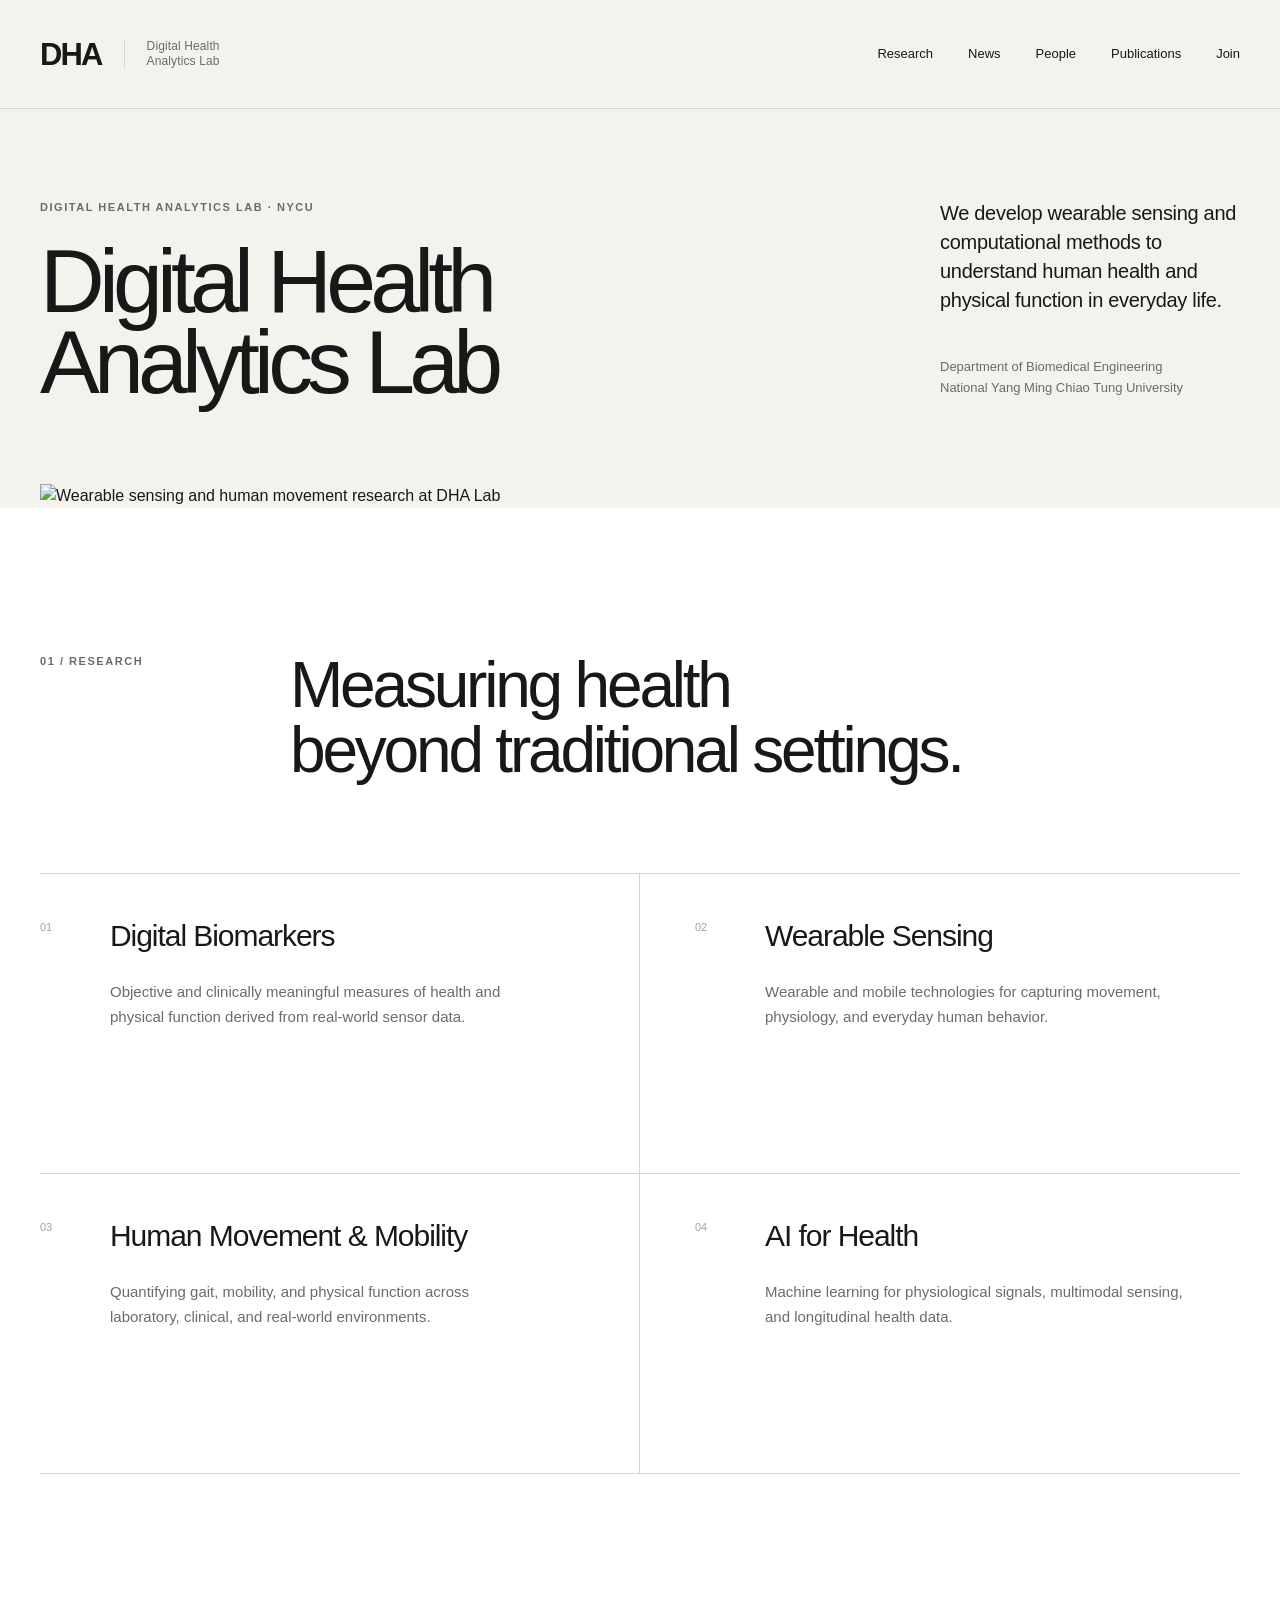
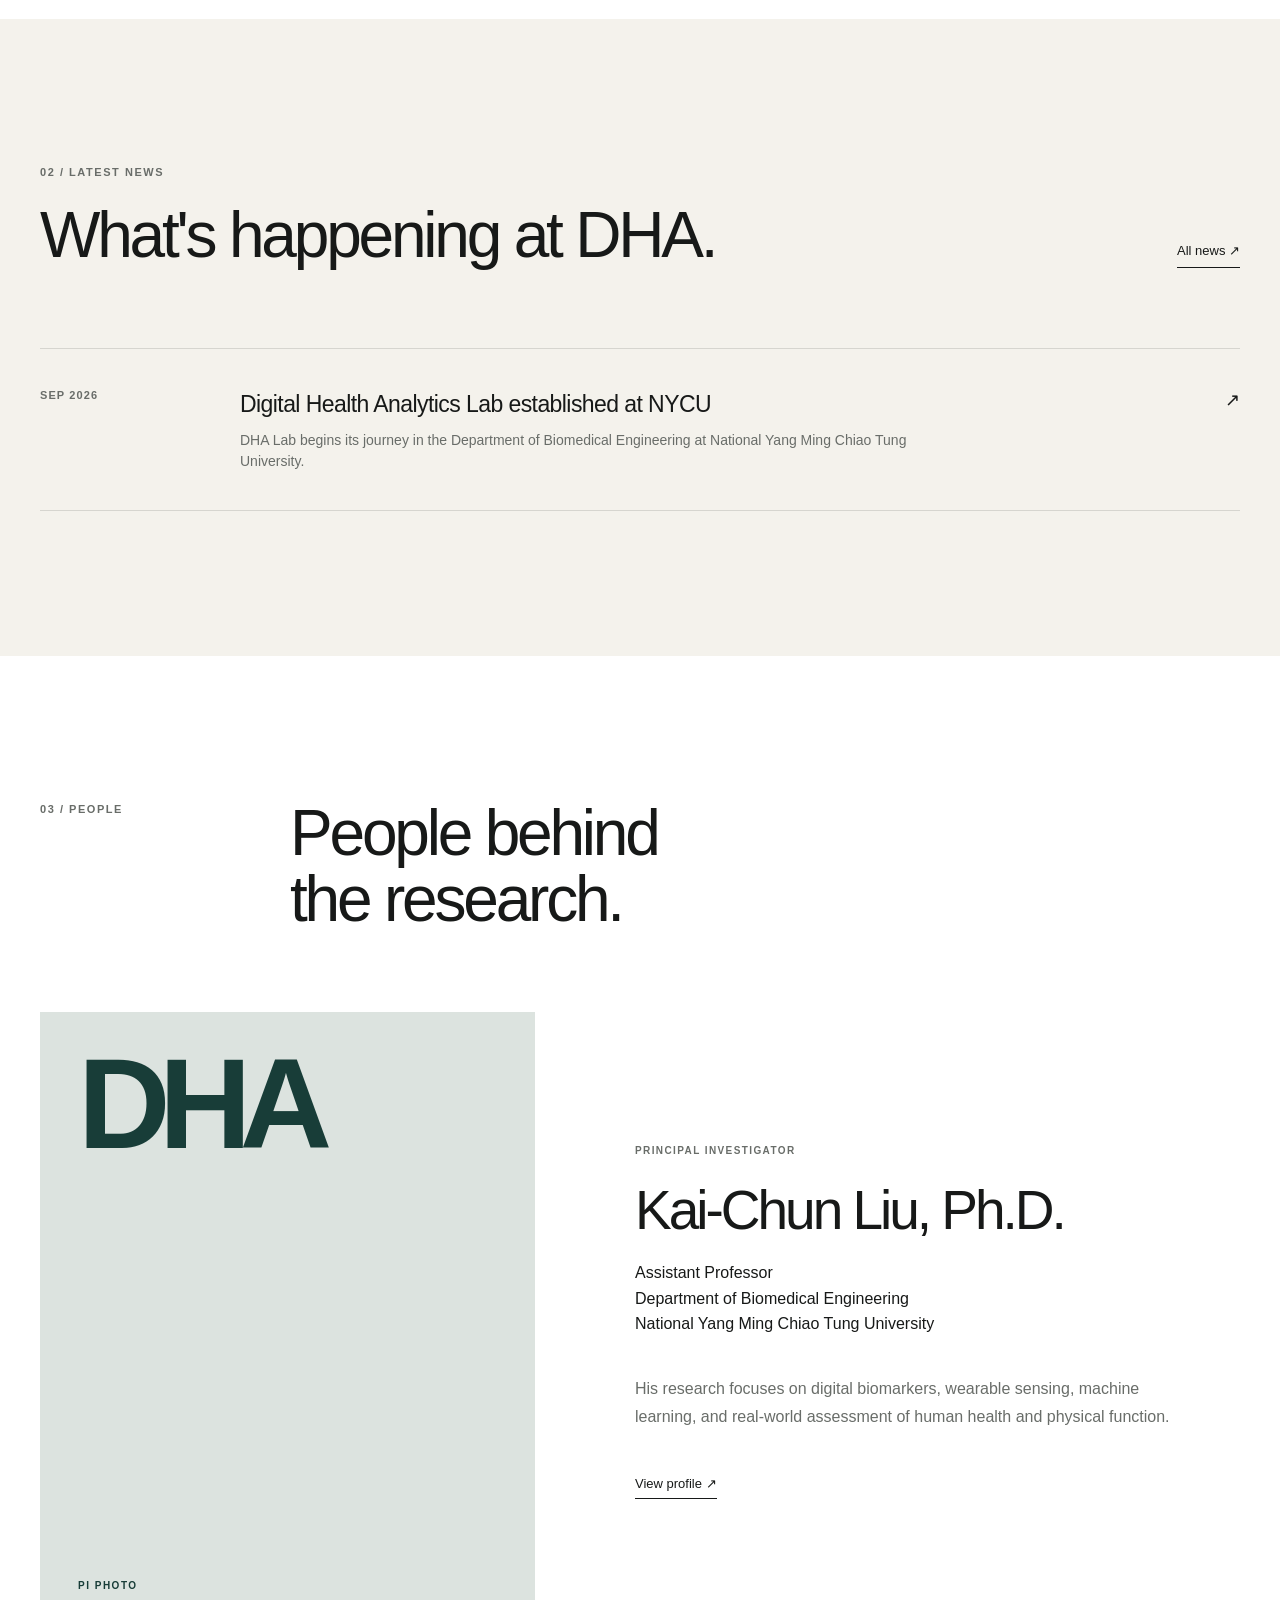
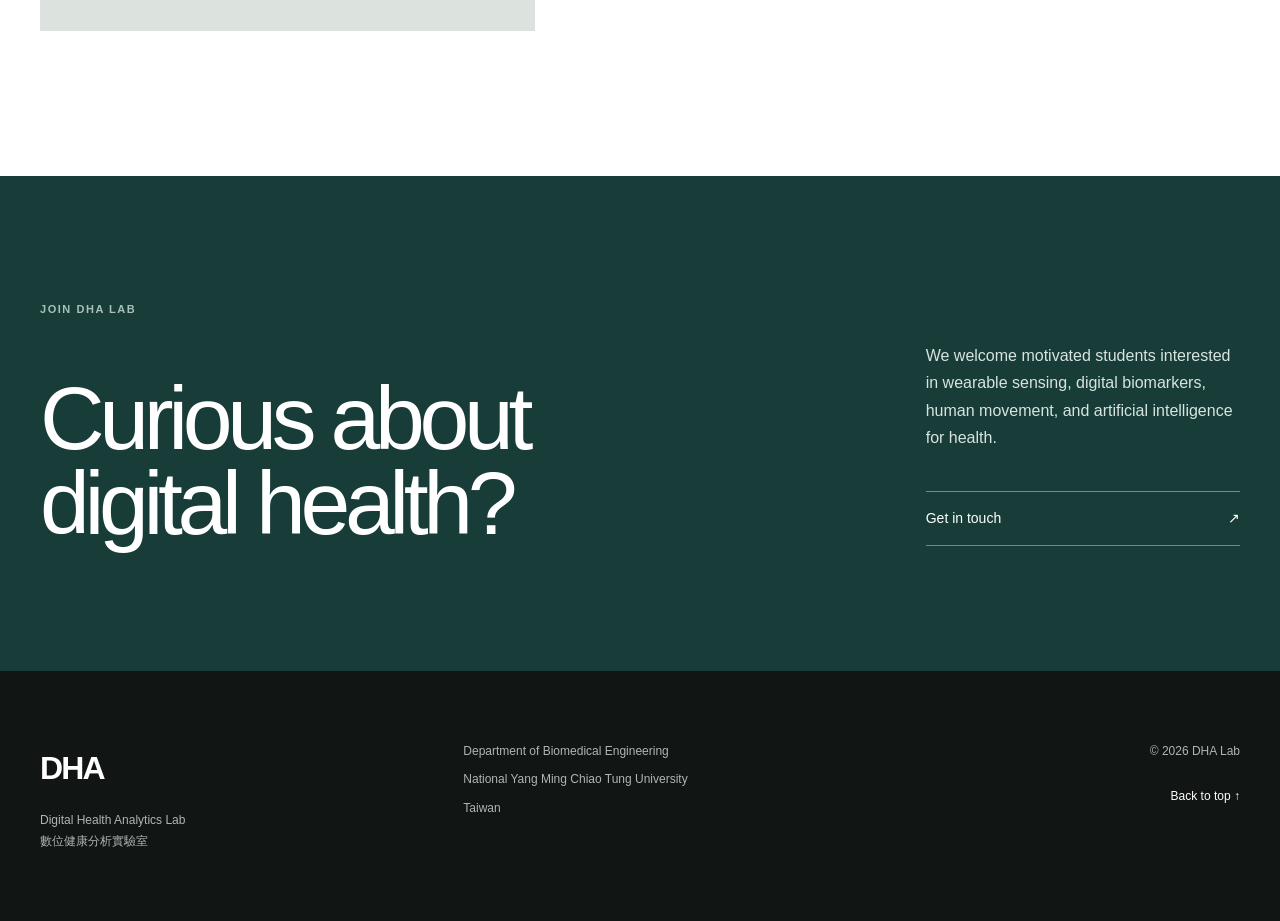
==== index.html @ 3276e08c "Update index.html" ====
<!DOCTYPE html>
<html lang="en">

<head>
    <meta charset="UTF-8">
    <meta name="viewport" content="width=device-width, initial-scale=1.0">

    <title>DHA Lab | Digital Health Analytics Lab</title>

    <meta name="description"
          content="Digital Health Analytics Lab at National Yang Ming Chiao Tung University. We study digital biomarkers, wearable sensing, human movement, and artificial intelligence for health.">

    <link rel="stylesheet" href="css/style.css">
</head>

<body>

<!-- =========================================================
     HEADER
========================================================= -->

<header class="site-header">

    <div class="header-inner">

        <a class="brand" href="index.html">
            <span class="brand-mark">DHA</span>

            <span class="brand-name">
                Digital Health<br>
                Analytics Lab
            </span>
        </a>

        <nav class="main-nav" aria-label="Main navigation">
            <a href="#research">Research</a>
            <a href="#news">News</a>
            <a href="#people">People</a>
            <a href="publications.html">Publications</a>
            <a href="#join">Join</a>
        </nav>

    </div>

</header>


<main>

<!-- =========================================================
     HERO
========================================================= -->

<section class="hero">

    <div class="hero-inner">

        <div class="hero-top">

            <div class="hero-title">

                <p class="kicker">
                    DIGITAL HEALTH ANALYTICS LAB · NYCU
                </p>

                <h1>
                    Digital Health<br>
                    Analytics Lab
                </h1>

            </div>


            <div class="hero-intro">

                <p class="hero-description">
                    We develop wearable sensing and computational
                    methods to understand human health and physical
                    function in everyday life.
                </p>

                <p class="hero-affiliation">
                    Department of Biomedical Engineering<br>
                    National Yang Ming Chiao Tung University
                </p>

            </div>

        </div>


        <!--
        Replace this placeholder with a real lab image later:

        <img
            class="hero-image"
            src="images/hero.jpg"
            alt="Digital Health Analytics Lab research">
        -->

        <div class="hero-image-wrapper">
            <img
                src="images/hero.jpg"
                alt="Wearable sensing and human movement research at DHA Lab"
                class="hero-image">
        </div>

    </div>

</section>


<!-- =========================================================
     RESEARCH
========================================================= -->

<section class="section research" id="research">

    <div class="section-inner">

        <div class="section-intro">

            <p class="section-label">
                01 / RESEARCH
            </p>

            <h2>
                Measuring health<br>
                beyond traditional settings.
            </h2>

        </div>


        <div class="research-list">

            <article class="research-item">

                <span class="research-number">01</span>

                <div>
                    <h3>Digital Biomarkers</h3>

                    <p>
                        Objective and clinically meaningful measures
                        of health and physical function derived from
                        real-world sensor data.
                    </p>
                </div>

            </article>


            <article class="research-item">

                <span class="research-number">02</span>

                <div>
                    <h3>Wearable Sensing</h3>

                    <p>
                        Wearable and mobile technologies for capturing
                        movement, physiology, and everyday human behavior.
                    </p>
                </div>

            </article>


            <article class="research-item">

                <span class="research-number">03</span>

                <div>
                    <h3>Human Movement &amp; Mobility</h3>

                    <p>
                        Quantifying gait, mobility, and physical function
                        across laboratory, clinical, and real-world
                        environments.
                    </p>
                </div>

            </article>


            <article class="research-item">

                <span class="research-number">04</span>

                <div>
                    <h3>AI for Health</h3>

                    <p>
                        Machine learning for physiological signals,
                        multimodal sensing, and longitudinal health data.
                    </p>
                </div>

            </article>

        </div>

    </div>

</section>


<!-- =========================================================
     NEWS
========================================================= -->

<section class="section news" id="news">

    <div class="section-inner">

        <div class="section-header">

            <div>
                <p class="section-label">
                    02 / LATEST NEWS
                </p>

                <h2>What's happening at DHA.</h2>
            </div>

            <a class="section-link" href="#">
                All news ↗
            </a>

        </div>


        <div class="news-list">

            <article class="news-item">

                <time datetime="2026-09">
                    SEP 2026
                </time>

                <div class="news-content">

                    <h3>
                        Digital Health Analytics Lab established at NYCU
                    </h3>

                    <p>
                        DHA Lab begins its journey in the Department of
                        Biomedical Engineering at National Yang Ming
                        Chiao Tung University.
                    </p>

                </div>

                <span class="news-arrow">↗</span>

            </article>


            <!--
            Example for future news:

            <article class="news-item">

                <time datetime="2026-10">
                    OCT 2026
                </time>

                <div class="news-content">

                    <h3>
                        Your news title
                    </h3>

                    <p>
                        Short description.
                    </p>

                </div>

                <span class="news-arrow">↗</span>

            </article>
            -->

        </div>

    </div>

</section>


<!-- =========================================================
     PEOPLE
========================================================= -->

<section class="section people" id="people">

    <div class="section-inner">

        <div class="section-intro people-heading">

            <p class="section-label">
                03 / PEOPLE
            </p>

            <h2>
                People behind<br>
                the research.
            </h2>

        </div>


        <div class="pi-layout">

            <!--
            Replace this placeholder later:

            <img
                class="pi-photo"
                src="images/kai-chun-liu.jpg"
                alt="Kai-Chun Liu">
            -->

            <div class="pi-photo-placeholder">

                <span>DHA</span>

                <p>PI PHOTO</p>

            </div>


            <div class="pi-info">

                <p class="person-role">
                    PRINCIPAL INVESTIGATOR
                </p>

                <h3>Kai-Chun Liu, Ph.D.</h3>

                <p class="person-position">
                    Assistant Professor<br>
                    Department of Biomedical Engineering<br>
                    National Yang Ming Chiao Tung University
                </p>

                <p class="person-description">
                    His research focuses on digital biomarkers,
                    wearable sensing, machine learning, and
                    real-world assessment of human health and
                    physical function.
                </p>

                <a class="text-link" href="people.html">
                    View profile ↗
                </a>

            </div>

        </div>

    </div>

</section>


<!-- =========================================================
     JOIN
========================================================= -->

<section class="join" id="join">

    <div class="join-inner">

        <p class="join-label">
            JOIN DHA LAB
        </p>

        <div class="join-grid">

            <h2>
                Curious about<br>
                digital health?
            </h2>

            <div class="join-copy">

                <p>
                    We welcome motivated students interested in
                    wearable sensing, digital biomarkers, human
                    movement, and artificial intelligence for health.
                </p>

                <a href="mailto:YOUR_EMAIL@nycu.edu.tw">
                    Get in touch
                    <span>↗</span>
                </a>

            </div>

        </div>

    </div>

</section>

</main>


<!-- =========================================================
     FOOTER
========================================================= -->

<footer class="site-footer">

    <div class="footer-inner">

        <div class="footer-brand">

            <p class="footer-dha">
                DHA
            </p>

            <p>
                Digital Health Analytics Lab<br>
                數位健康分析實驗室
            </p>

        </div>


        <div class="footer-affiliation">

            <p>
                Department of Biomedical Engineering
            </p>

            <p>
                National Yang Ming Chiao Tung University
            </p>

            <p>
                Taiwan
            </p>

        </div>


        <div class="footer-meta">

            <p>© 2026 DHA Lab</p>

            <a href="#">
                Back to top ↑
            </a>

        </div>

    </div>

</footer>


</body>
</html>
---- css/style.css ----
/* =========================================================
   DHA LAB — HOMEPAGE V2
========================================================= */

:root {

    --paper: #f4f2ec;
    --white: #ffffff;

    --ink: #171918;
    --gray: #696d69;
    --light-gray: #a2a5a1;

    --line: #d6d5cf;

    --teal: #183d38;
    --teal-light: #d7e4e0;

    --max-width: 1380px;
}


/* =========================================================
   RESET
========================================================= */

* {
    margin: 0;
    padding: 0;
    box-sizing: border-box;
}


html {
    scroll-behavior: smooth;
}


body {

    background: var(--paper);
    color: var(--ink);

    font-family:
        -apple-system,
        BlinkMacSystemFont,
        "Helvetica Neue",
        Helvetica,
        Arial,
        sans-serif;

    font-size: 16px;
    line-height: 1.5;

    -webkit-font-smoothing: antialiased;
}


a {
    color: inherit;
}


img {
    display: block;
    width: 100%;
}


/* =========================================================
   GLOBAL WIDTH
========================================================= */

.header-inner,
.hero-inner,
.section-inner,
.join-inner,
.footer-inner {

    width: min(calc(100% - 80px), var(--max-width));
    margin: 0 auto;

}


/* =========================================================
   HEADER
========================================================= */

.site-header {

    background: var(--paper);
    border-bottom: 1px solid var(--line);

}


.header-inner {

    min-height: 108px;

    display: flex;
    justify-content: space-between;
    align-items: center;

    gap: 60px;

}


.brand {

    display: flex;
    align-items: center;

    text-decoration: none;
    color: var(--ink);

}


.brand-mark {

    padding-right: 22px;

    font-size: 31px;
    line-height: 1;
    font-weight: 700;

    letter-spacing: -0.06em;

}


.brand-name {

    padding-left: 22px;

    border-left: 1px solid var(--line);

    color: var(--gray);

    font-size: 12px;
    line-height: 1.25;

    letter-spacing: 0.01em;

}


.main-nav {

    display: flex;
    gap: 35px;

}


.main-nav a {

    color: var(--ink);

    text-decoration: none;

    font-size: 13px;
    font-weight: 500;

}


.main-nav a:hover {

    opacity: 0.5;

}


/* =========================================================
   HERO
========================================================= */

.hero {

    padding: 90px 0 0;

}


.hero-top {

    display: grid;
    grid-template-columns: minmax(0, 2.2fr) minmax(300px, 0.8fr);

    gap: 100px;

    align-items: end;

    margin-bottom: 80px;

}


.kicker,
.section-label,
.join-label {

    margin-bottom: 25px;

    color: var(--gray);

    font-size: 11px;
    font-weight: 600;

    letter-spacing: 0.14em;

}


.hero h1 {

    max-width: 900px;

    font-size: clamp(66px, 7vw, 108px);

    line-height: 0.91;

    font-weight: 500;

    letter-spacing: -0.065em;

}


.hero-intro {

    padding-bottom: 5px;

}


.hero-description {

    max-width: 420px;

    font-size: 20px;
    line-height: 1.45;

    letter-spacing: -0.015em;

}


.hero-affiliation {

    margin-top: 42px;

    color: var(--gray);

    font-size: 13px;
    line-height: 1.6;

}


/* =========================================================
   HERO VISUAL PLACEHOLDER
========================================================= */

.hero-visual {

    position: relative;

    min-height: 460px;

    padding: 50px;

    overflow: hidden;

    background:
        linear-gradient(
            135deg,
            #193c37 0%,
            #244f49 48%,
            #9eb6ae 100%
        );

    color: white;

}


.hero-visual::before {

    content: "";

    position: absolute;

    width: 520px;
    height: 520px;

    right: -70px;
    top: -190px;

    border: 1px solid rgba(255,255,255,0.25);
    border-radius: 50%;

}


.hero-visual::after {

    content: "";

    position: absolute;

    width: 320px;
    height: 320px;

    right: 180px;
    bottom: -190px;

    border: 1px solid rgba(255,255,255,0.2);
    border-radius: 50%;

}


.hero-visual-text {

    position: relative;
    z-index: 2;

    display: flex;
    flex-direction: column;

    gap: 3px;

}


.hero-visual-text span {

    font-size: clamp(30px, 4.1vw, 61px);

    line-height: 1;

    font-weight: 400;

    letter-spacing: -0.04em;

}


.hero-visual-text span:not(:first-child) {

    color: rgba(255,255,255,0.58);

}


.hero-placeholder-label {

    position: absolute;

    left: 50px;
    bottom: 42px;

    z-index: 2;

    font-size: 10px;
    font-weight: 600;

    letter-spacing: 0.15em;

    opacity: 0.8;

}


/* =========================================================
   SECTIONS
========================================================= */

.section {

    padding: 145px 0;

}


.section-intro {

    display: grid;
    grid-template-columns: 250px 1fr;

    margin-bottom: 90px;

}


.section-intro h2,
.section-header h2 {

    max-width: 850px;

    font-size: clamp(44px, 5vw, 72px);

    line-height: 1.02;

    font-weight: 400;

    letter-spacing: -0.05em;

}


.section-label {

    color: var(--gray);

}


/* =========================================================
   RESEARCH
========================================================= */

.research {

    background: var(--white);

}


.research-list {

    display: grid;
    grid-template-columns: 1fr 1fr;

    border-top: 1px solid var(--line);

}


.research-item {

    min-height: 300px;

    padding: 45px 45px 55px 0;

    display: grid;
    grid-template-columns: 70px 1fr;

    border-bottom: 1px solid var(--line);

}


.research-item:nth-child(odd) {

    padding-right: 55px;
    border-right: 1px solid var(--line);

}


.research-item:nth-child(even) {

    padding-left: 55px;

}


.research-number {

    color: var(--light-gray);

    font-size: 11px;

}


.research-item h3 {

    margin-bottom: 25px;

    font-size: 30px;
    line-height: 1.15;

    font-weight: 500;

    letter-spacing: -0.035em;

}


.research-item p {

    max-width: 420px;

    color: var(--gray);

    font-size: 15px;
    line-height: 1.7;

}


/* =========================================================
   NEWS
========================================================= */

.news {

    background: var(--paper);

}


.section-header {

    margin-bottom: 80px;

    display: flex;
    justify-content: space-between;
    align-items: end;

    gap: 50px;

}


.section-header .section-label {

    margin-bottom: 22px;

}


.section-link {

    padding-bottom: 6px;

    border-bottom: 1px solid var(--ink);

    text-decoration: none;

    font-size: 13px;

}


.news-list {

    border-top: 1px solid var(--line);

}


.news-item {

    padding: 38px 0;

    display: grid;
    grid-template-columns: 170px 1fr 40px;

    gap: 30px;

    align-items: start;

    border-bottom: 1px solid var(--line);

}


.news-item time {

    color: var(--gray);

    font-size: 11px;
    font-weight: 600;

    letter-spacing: 0.1em;

}


.news-content h3 {

    margin-bottom: 9px;

    font-size: 23px;
    font-weight: 500;

    letter-spacing: -0.025em;

}


.news-content p {

    max-width: 680px;

    color: var(--gray);

    font-size: 14px;

}


.news-arrow {

    text-align: right;

    font-size: 18px;

}


/* =========================================================
   PEOPLE
========================================================= */

.people {

    background: var(--white);

}


.people-heading {

    margin-bottom: 80px;

}


.pi-layout {

    display: grid;
    grid-template-columns: minmax(360px, 0.9fr) minmax(400px, 1.1fr);

    gap: 100px;

    align-items: center;

}


.pi-photo-placeholder {

    aspect-ratio: 4 / 5;

    padding: 38px;

    display: flex;
    flex-direction: column;
    justify-content: space-between;

    background: #dce3df;

    color: var(--teal);

}


.pi-photo-placeholder span {

    font-size: clamp(80px, 10vw, 150px);

    line-height: 0.85;

    font-weight: 700;

    letter-spacing: -0.09em;

}


.pi-photo-placeholder p {

    font-size: 10px;
    font-weight: 600;

    letter-spacing: 0.15em;

}


.person-role {

    margin-bottom: 25px;

    color: var(--gray);

    font-size: 10px;
    font-weight: 600;

    letter-spacing: 0.14em;

}


.pi-info h3 {

    margin-bottom: 22px;

    font-size: clamp(40px, 4.3vw, 65px);

    line-height: 1;

    font-weight: 400;

    letter-spacing: -0.055em;

}


.person-position {

    margin-bottom: 38px;

    font-size: 16px;
    line-height: 1.6;

}


.person-description {

    max-width: 560px;

    margin-bottom: 40px;

    color: var(--gray);

    font-size: 16px;
    line-height: 1.75;

}


.text-link {

    display: inline-block;

    padding-bottom: 5px;

    border-bottom: 1px solid var(--ink);

    text-decoration: none;

    font-size: 13px;

}


/* =========================================================
   JOIN
========================================================= */

.join {

    padding: 125px 0;

    background: var(--teal);

    color: white;

}


.join-label {

    color: #a8c0bb;

}


.join-grid {

    display: grid;
    grid-template-columns: minmax(0, 2fr) minmax(300px, 0.8fr);

    gap: 100px;

    align-items: end;

}


.join h2 {

    font-size: clamp(55px, 7vw, 100px);

    line-height: 0.95;

    font-weight: 400;

    letter-spacing: -0.06em;

}


.join-copy p {

    margin-bottom: 40px;

    color: var(--teal-light);

    font-size: 16px;
    line-height: 1.7;

}


.join-copy a {

    display: flex;
    justify-content: space-between;

    padding: 16px 0;

    border-top: 1px solid rgba(255,255,255,0.4);
    border-bottom: 1px solid rgba(255,255,255,0.4);

    color: white;

    text-decoration: none;

    font-size: 14px;

}


/* =========================================================
   FOOTER
========================================================= */

.site-footer {

    padding: 70px 0;

    background: #111513;
    color: #aeb6b2;

}


.footer-inner {

    display: grid;
    grid-template-columns: 1.2fr 1.6fr 0.8fr;

    gap: 70px;

}


.footer-dha {

    margin-bottom: 15px;

    color: white;

    font-size: 32px;
    font-weight: 700;

    letter-spacing: -0.06em;

}


.footer-brand,
.footer-affiliation,
.footer-meta {

    font-size: 12px;
    line-height: 1.7;

}


.footer-affiliation p + p {

    margin-top: 8px;

}


.footer-meta {

    text-align: right;

}


.footer-meta a {

    display: inline-block;

    margin-top: 25px;

    color: white;

    text-decoration: none;

}


/* =========================================================
   TABLET
========================================================= */

@media (max-width: 950px) {

    .header-inner,
    .hero-inner,
    .section-inner,
    .join-inner,
    .footer-inner {

        width: min(calc(100% - 48px), var(--max-width));

    }


    .main-nav {

        display: none;

    }


    .hero {

        padding-top: 70px;

    }


    .hero-top {

        grid-template-columns: 1fr;

        gap: 45px;

        margin-bottom: 60px;

    }


    .hero-intro {

        max-width: 600px;

    }


    .hero-visual {

        min-height: 390px;

    }


    .section {

        padding: 100px 0;

    }


    .section-intro {

        grid-template-columns: 1fr;

        gap: 25px;

    }


    .research-list {

        grid-template-columns: 1fr;

    }


    .research-item:nth-child(odd),
    .research-item:nth-child(even) {

        padding: 40px 0;

        border-right: none;

    }


    .pi-layout {

        grid-template-columns: 1fr 1fr;

        gap: 55px;

    }


    .join-grid {

        grid-template-columns: 1fr;

        gap: 60px;

    }

}


/* =========================================================
   MOBILE
========================================================= */

@media (max-width: 650px) {

    .header-inner,
    .hero-inner,
    .section-inner,
    .join-inner,
    .footer-inner {

        width: calc(100% - 36px);

    }


    .header-inner {

        min-height: 85px;

    }


    .brand-mark {

        font-size: 26px;

    }


    .brand-name {

        font-size: 10px;

    }


    .hero {

        padding-top: 55px;

    }


    .hero h1 {

        font-size: 52px;

    }


    .hero-description {

        font-size: 17px;

    }


    .hero-visual {

        min-height: 330px;

        padding: 28px;

    }


    .hero-visual-text span {

        font-size: 30px;

    }


    .hero-placeholder-label {

        left: 28px;
        bottom: 25px;

        font-size: 8px;

    }


    .section {

        padding: 80px 0;

    }


    .section-intro {

        margin-bottom: 55px;

    }


    .section-intro h2,
    .section-header h2 {

        font-size: 43px;

    }


    .research-item {

        min-height: auto;

        grid-template-columns: 42px 1fr;

    }


    .research-item h3 {

        font-size: 25px;

    }


    .section-header {

        margin-bottom: 50px;

        align-items: flex-start;
        flex-direction: column;

    }


    .news-item {

        grid-template-columns: 1fr;

        gap: 14px;

    }


    .news-arrow {

        display: none;

    }


    .pi-layout {

        grid-template-columns: 1fr;

        gap: 50px;

    }


    .pi-photo-placeholder {

        max-width: 450px;

    }


    .pi-info h3 {

        font-size: 45px;

    }


    .join {

        padding: 85px 0;

    }


    .join h2 {

        font-size: 56px;

    }


    .footer-inner {

        grid-template-columns: 1fr;

        gap: 40px;

    }


    .footer-meta {

        text-align: left;

    }

}
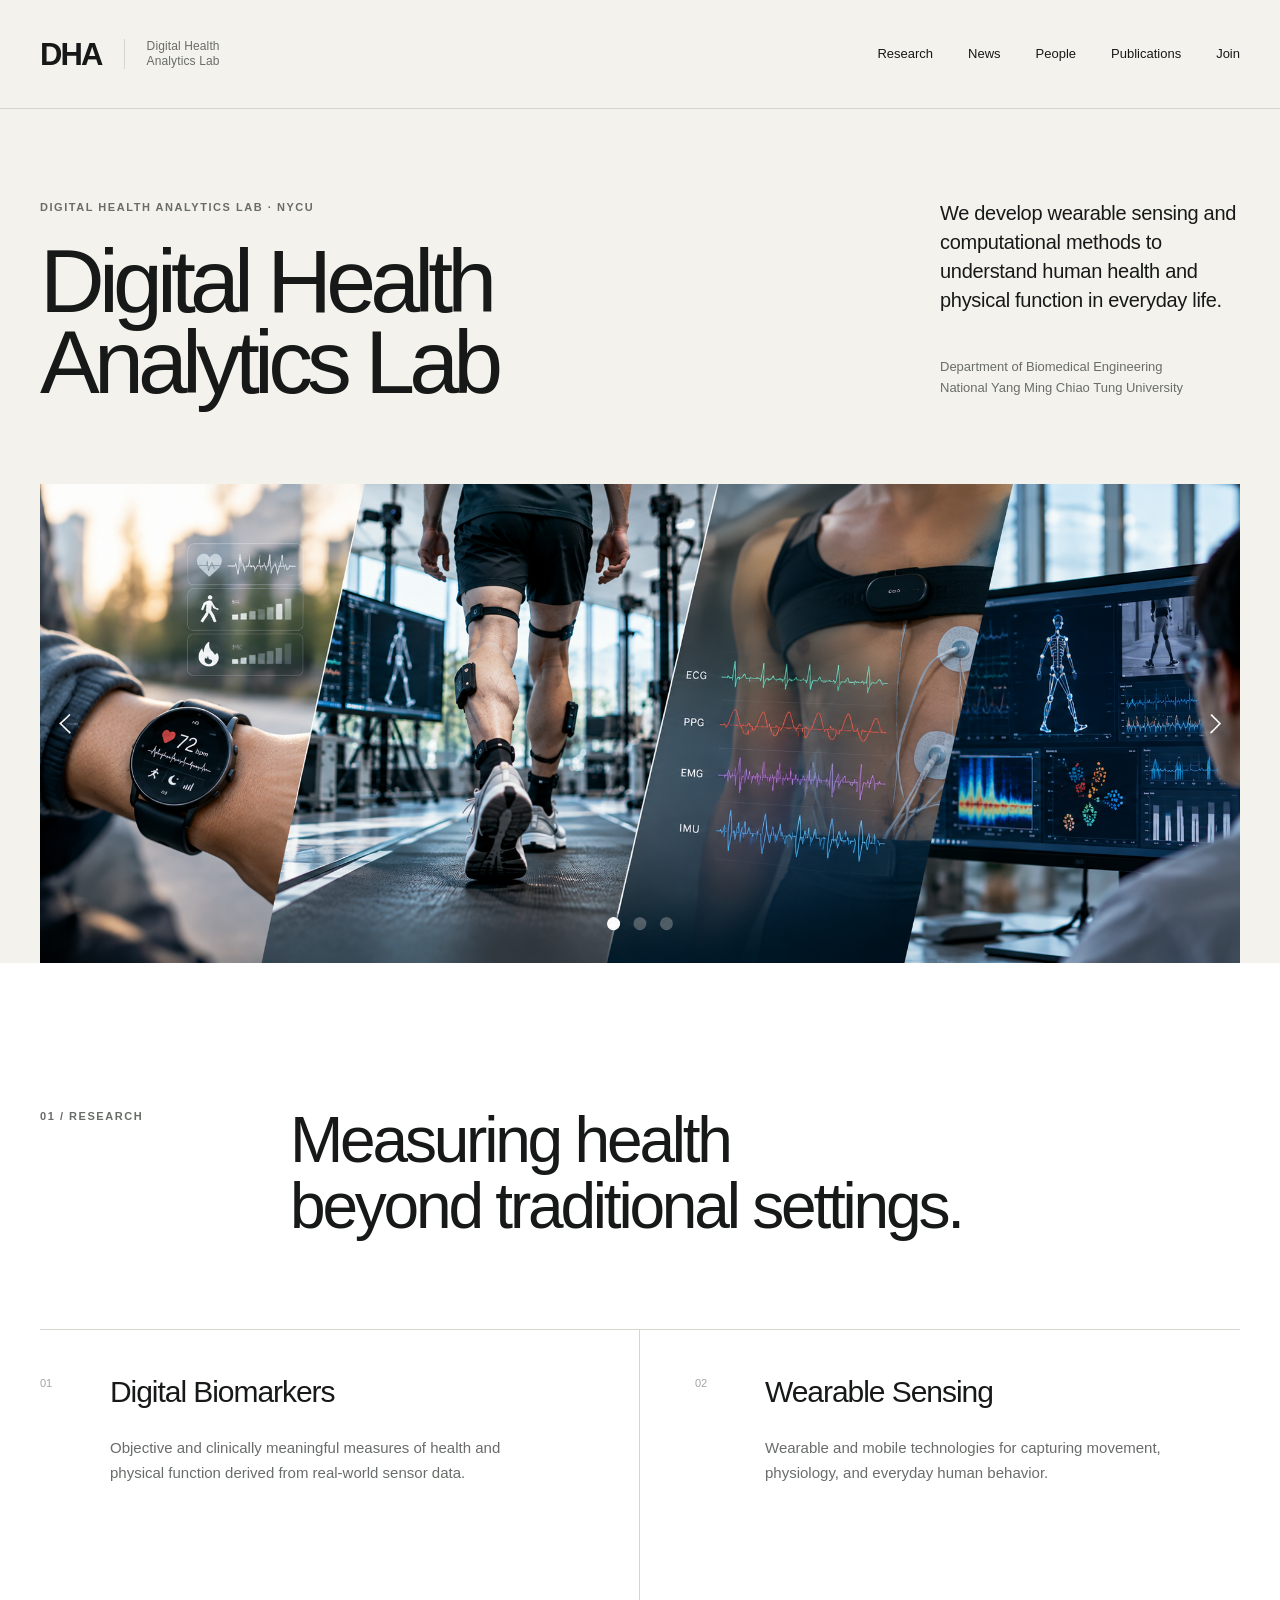
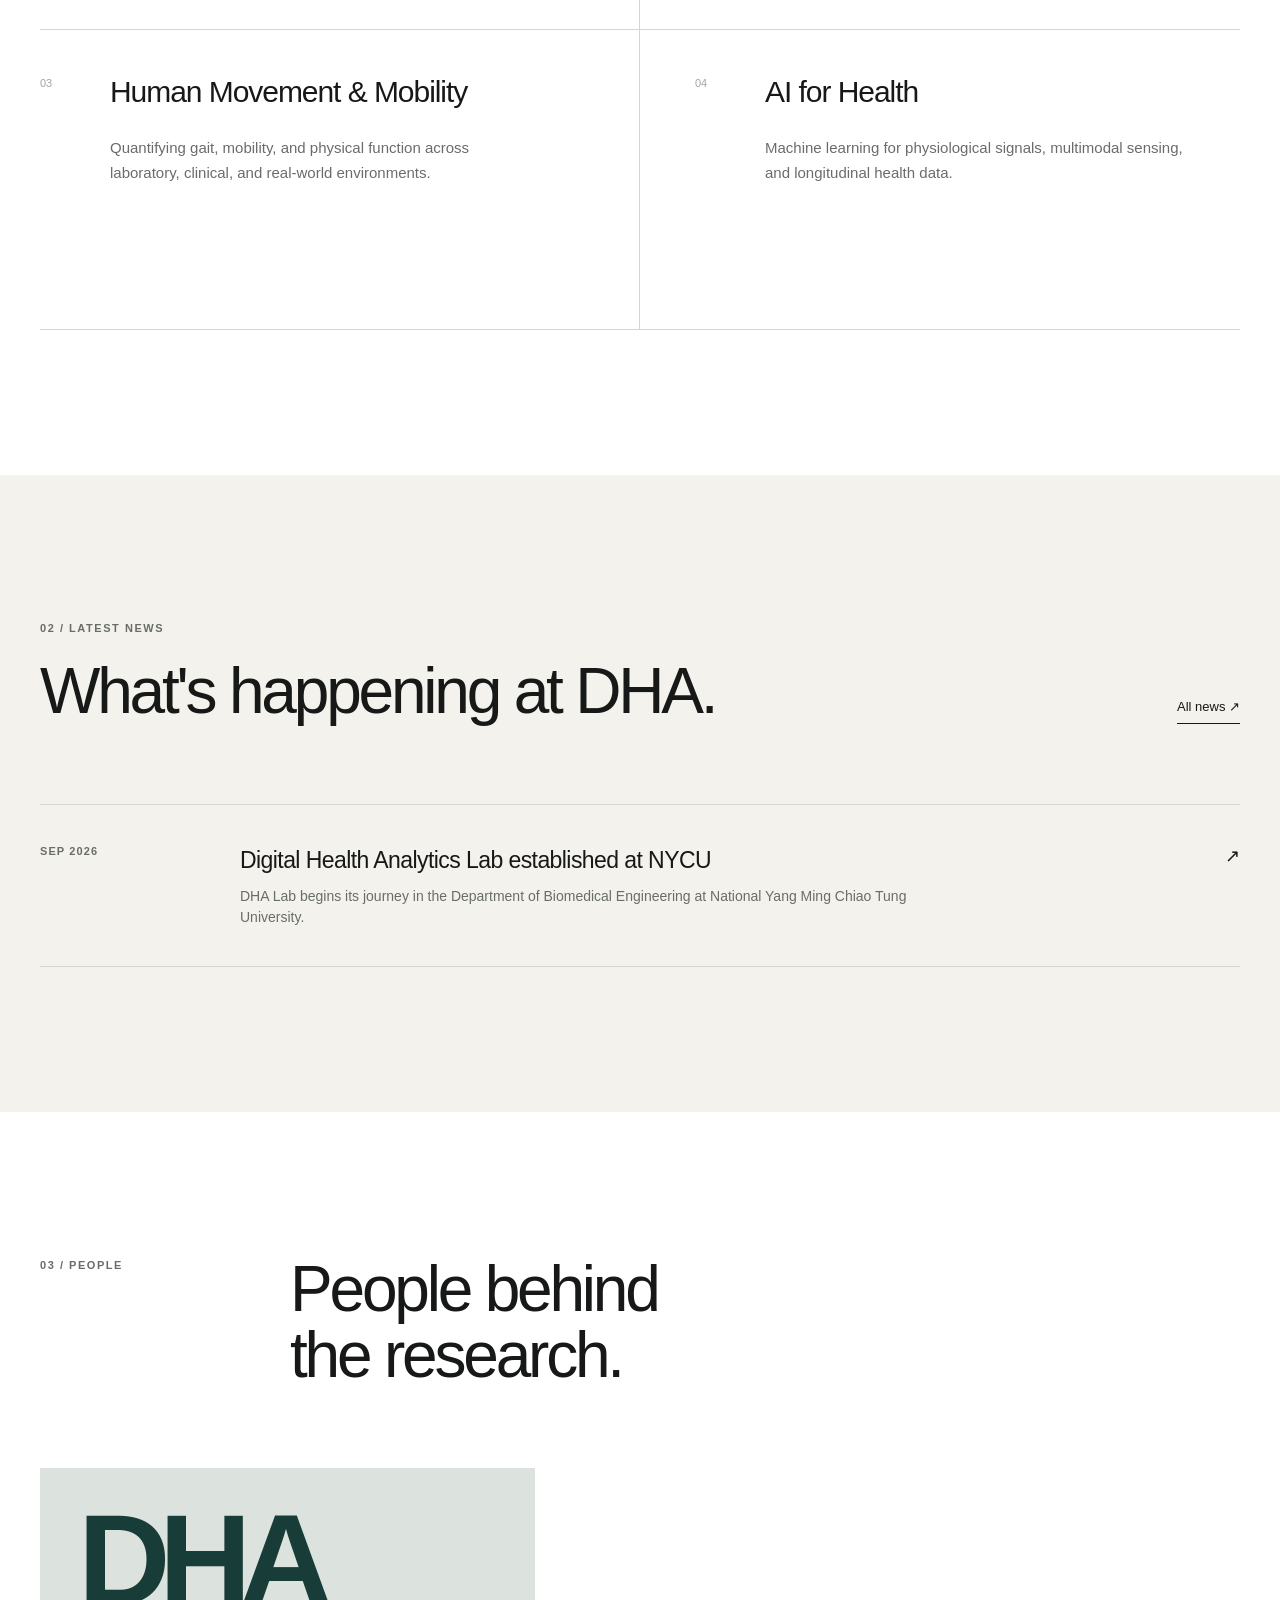
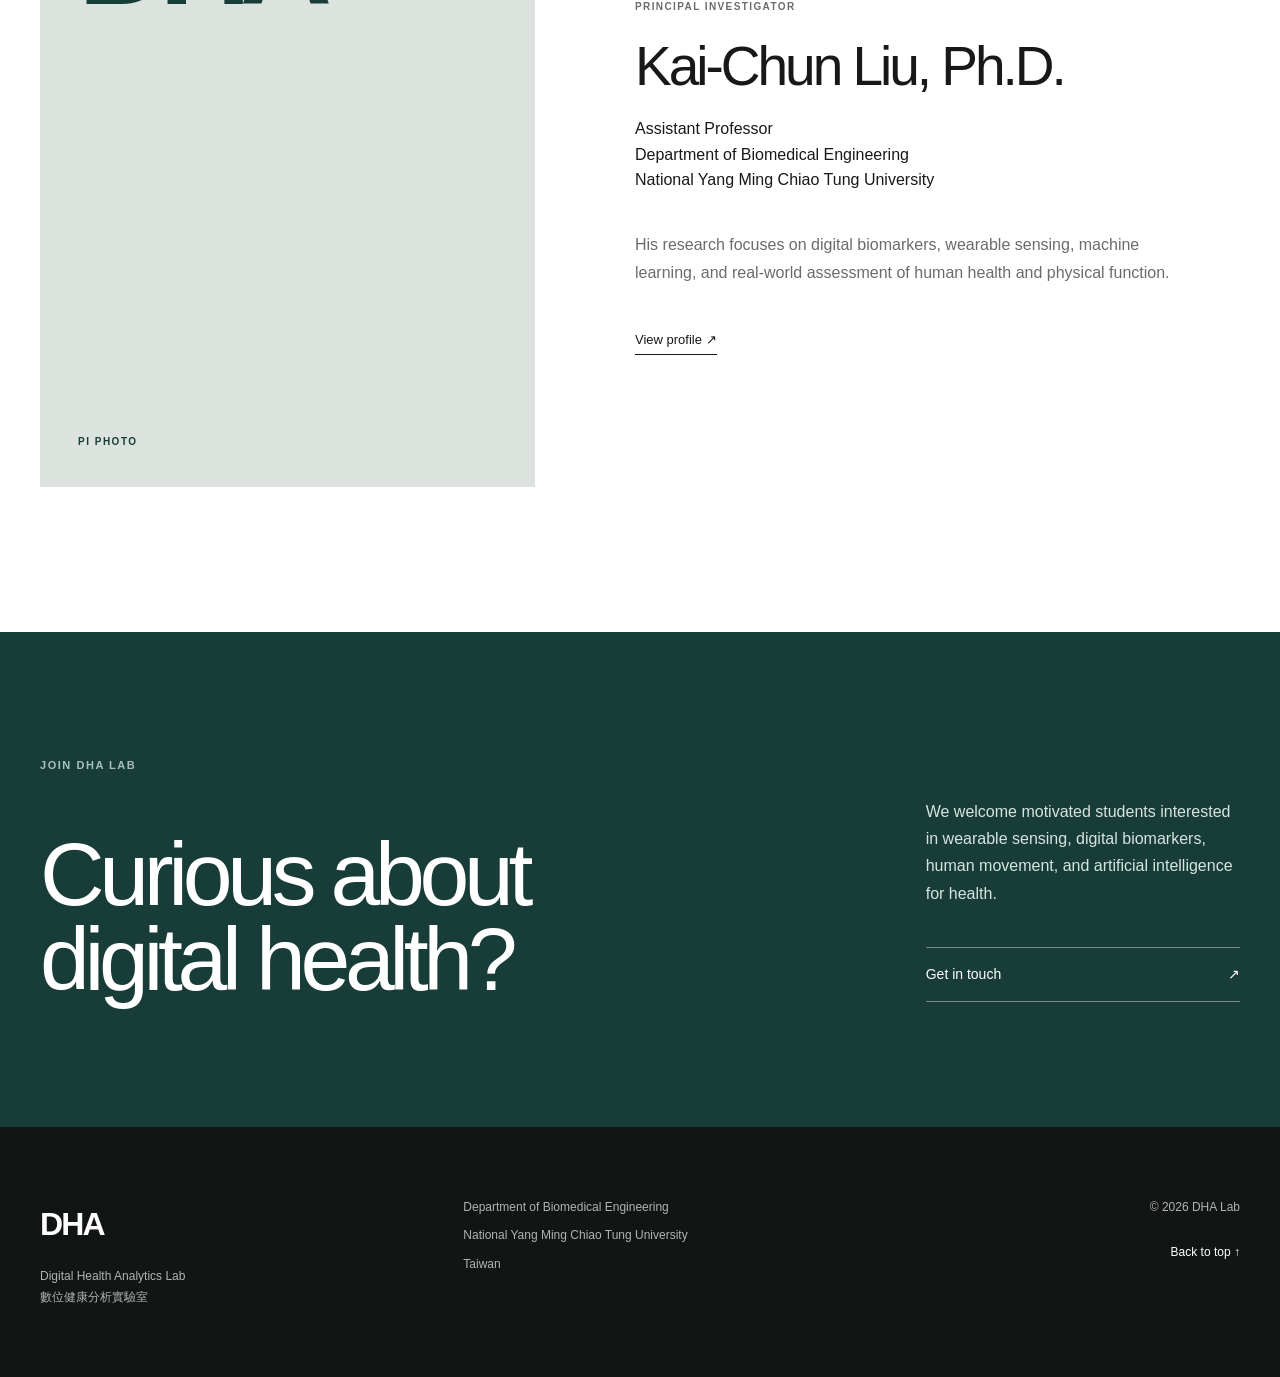
==== commit d7c89c43: "Update index.html" ====
--- a/index.html
+++ b/index.html
@@ -100,7 +100,7 @@
 
         <div class="hero-image-wrapper">
             <img
-                src="images/hero.jpg"
+                src="images/hero.png"
                 alt="Wearable sensing and human movement research at DHA Lab"
                 class="hero-image">
         </div>
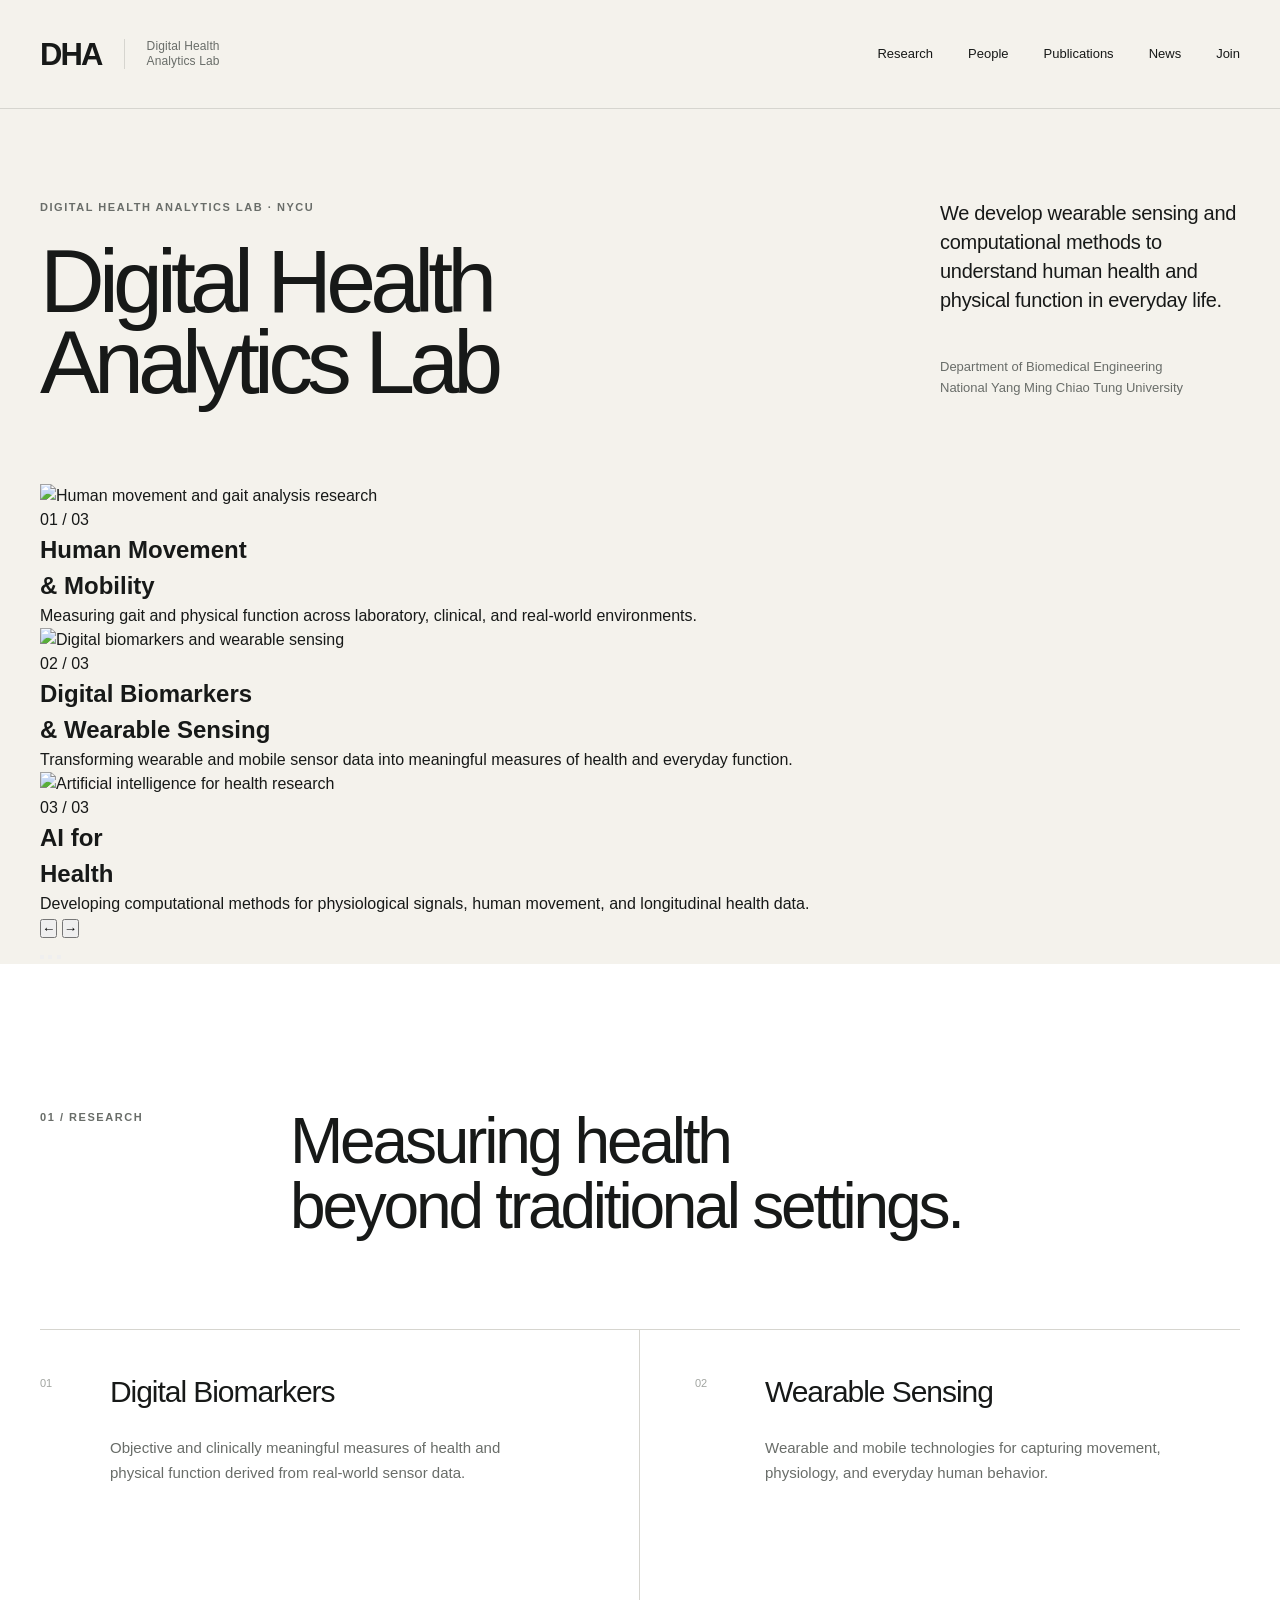
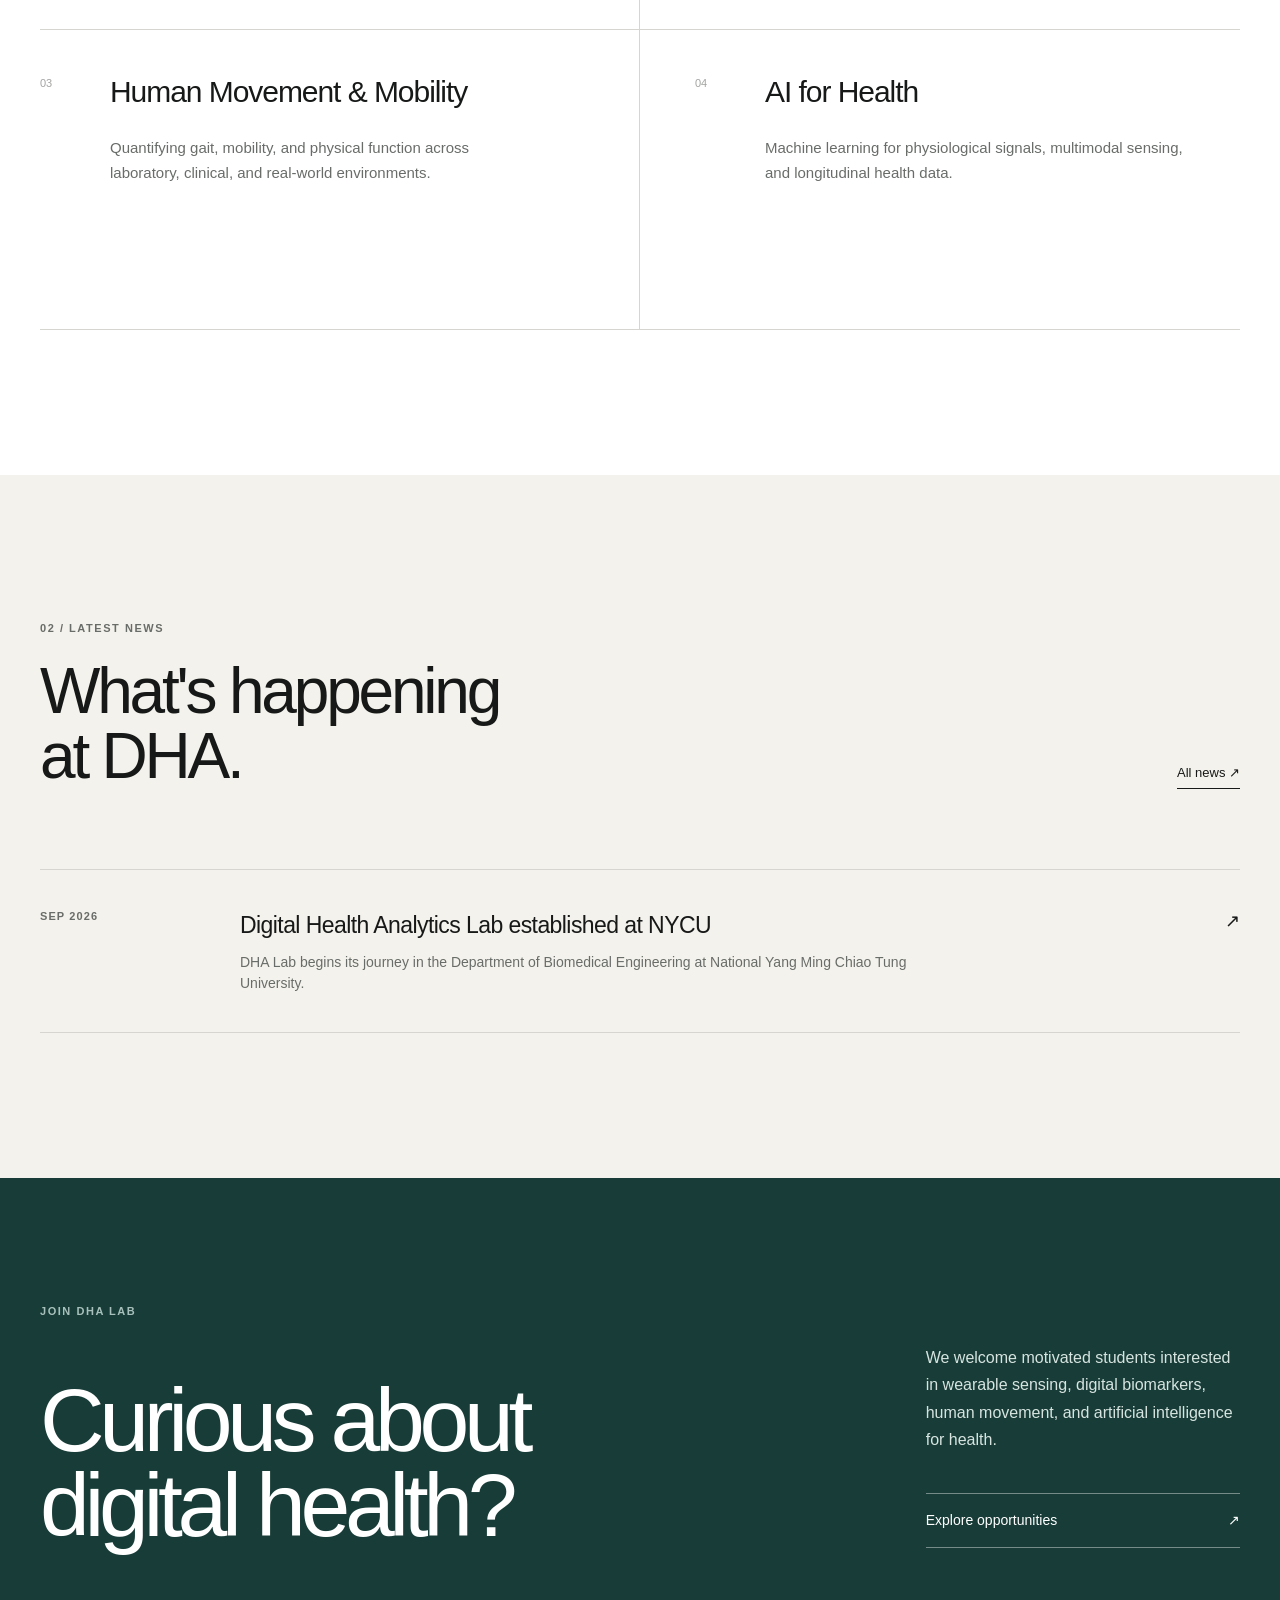
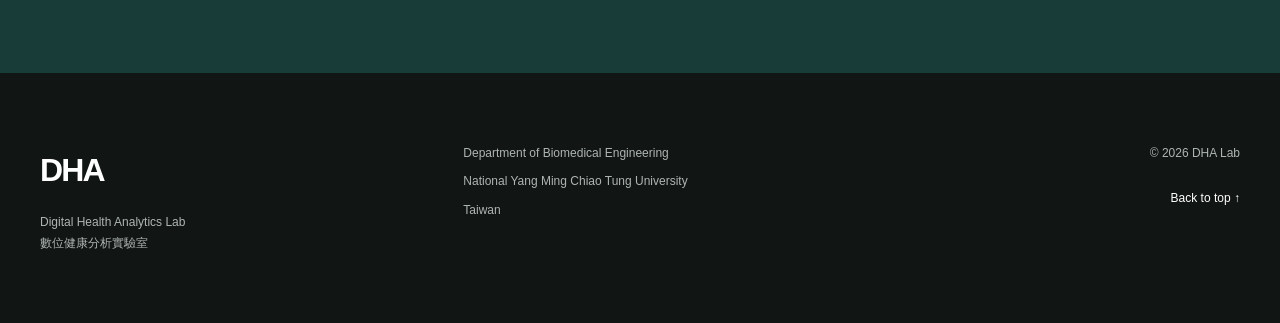
==== commit 57518cd7: "Update index.html" ====
--- a/index.html
+++ b/index.html
@@ -3,15 +3,22 @@
 
 <head>
     <meta charset="UTF-8">
-    <meta name="viewport" content="width=device-width, initial-scale=1.0">
+
+    <meta
+        name="viewport"
+        content="width=device-width, initial-scale=1.0"
+    >
 
     <title>DHA Lab | Digital Health Analytics Lab</title>
 
-    <meta name="description"
-          content="Digital Health Analytics Lab at National Yang Ming Chiao Tung University. We study digital biomarkers, wearable sensing, human movement, and artificial intelligence for health.">
-
-    <link rel="stylesheet" href="css/style.css">
+    <meta
+        name="description"
+        content="Digital Health Analytics Lab at National Yang Ming Chiao Tung University. Research in digital biomarkers, wearable sensing, human movement, and artificial intelligence for health."
+    >
+
+    <link rel="stylesheet" href="css/style.css?v=3">
 </head>
+
 
 <body>
 
@@ -23,21 +30,46 @@
 
     <div class="header-inner">
 
+        <!-- BRAND -->
+
         <a class="brand" href="index.html">
-            <span class="brand-mark">DHA</span>
+
+            <span class="brand-mark">
+                DHA
+            </span>
 
             <span class="brand-name">
                 Digital Health<br>
                 Analytics Lab
             </span>
+
         </a>
 
+
+        <!-- NAVIGATION -->
+
         <nav class="main-nav" aria-label="Main navigation">
-            <a href="#research">Research</a>
-            <a href="#news">News</a>
-            <a href="#people">People</a>
-            <a href="publications.html">Publications</a>
-            <a href="#join">Join</a>
+
+            <a href="#research">
+                Research
+            </a>
+
+            <a href="people.html">
+                People
+            </a>
+
+            <a href="publications.html">
+                Publications
+            </a>
+
+            <a href="#news">
+                News
+            </a>
+
+            <a href="#join">
+                Join
+            </a>
+
         </nav>
 
     </div>
@@ -45,17 +77,23 @@
 </header>
 
 
+
 <main>
 
+
 <!-- =========================================================
-     HERO
+     HERO INTRO
 ========================================================= -->
 
 <section class="hero">
 
     <div class="hero-inner">
 
+
         <div class="hero-top">
+
+
+            <!-- HERO TITLE -->
 
             <div class="hero-title">
 
@@ -70,6 +108,8 @@
 
             </div>
 
+
+            <!-- HERO DESCRIPTION -->
 
             <div class="hero-intro">
 
@@ -86,37 +126,210 @@
 
             </div>
 
+
         </div>
 
 
-        <!--
-        Replace this placeholder with a real lab image later:
-
-        <img
-            class="hero-image"
-            src="images/hero.jpg"
-            alt="Digital Health Analytics Lab research">
-        -->
-
-        <div class="hero-image-wrapper">
-            <img
-                src="images/hero.png"
-                alt="Wearable sensing and human movement research at DHA Lab"
-                class="hero-image">
+
+        <!-- =================================================
+             HERO CAROUSEL
+        ================================================== -->
+
+        <div
+            class="hero-carousel"
+            aria-label="DHA Lab research highlights"
+        >
+
+
+            <!-- =============================================
+                 SLIDE 1
+                 HUMAN MOVEMENT
+            ============================================== -->
+
+            <article class="hero-slide active">
+
+                <img
+                    src="images/hero-movement.jpg"
+                    alt="Human movement and gait analysis research"
+                    class="hero-slide-image"
+                >
+
+                <div class="hero-overlay"></div>
+
+
+                <div class="hero-slide-content">
+
+                    <p class="hero-slide-number">
+                        01 / 03
+                    </p>
+
+                    <h2>
+                        Human Movement<br>
+                        &amp; Mobility
+                    </h2>
+
+                    <p>
+                        Measuring gait and physical function
+                        across laboratory, clinical, and
+                        real-world environments.
+                    </p>
+
+                </div>
+
+            </article>
+
+
+
+            <!-- =============================================
+                 SLIDE 2
+                 DIGITAL BIOMARKERS
+            ============================================== -->
+
+            <article class="hero-slide">
+
+                <img
+                    src="images/hero-biomarkers.jpg"
+                    alt="Digital biomarkers and wearable sensing"
+                    class="hero-slide-image"
+                >
+
+                <div class="hero-overlay"></div>
+
+
+                <div class="hero-slide-content">
+
+                    <p class="hero-slide-number">
+                        02 / 03
+                    </p>
+
+                    <h2>
+                        Digital Biomarkers<br>
+                        &amp; Wearable Sensing
+                    </h2>
+
+                    <p>
+                        Transforming wearable and mobile sensor
+                        data into meaningful measures of health
+                        and everyday function.
+                    </p>
+
+                </div>
+
+            </article>
+
+
+
+            <!-- =============================================
+                 SLIDE 3
+                 AI FOR HEALTH
+            ============================================== -->
+
+            <article class="hero-slide">
+
+                <img
+                    src="images/hero-ai.jpg"
+                    alt="Artificial intelligence for health research"
+                    class="hero-slide-image"
+                >
+
+                <div class="hero-overlay"></div>
+
+
+                <div class="hero-slide-content">
+
+                    <p class="hero-slide-number">
+                        03 / 03
+                    </p>
+
+                    <h2>
+                        AI for<br>
+                        Health
+                    </h2>
+
+                    <p>
+                        Developing computational methods for
+                        physiological signals, human movement,
+                        and longitudinal health data.
+                    </p>
+
+                </div>
+
+            </article>
+
+
+
+            <!-- =============================================
+                 CAROUSEL CONTROLS
+            ============================================== -->
+
+            <button
+                class="carousel-arrow carousel-prev"
+                type="button"
+                aria-label="Previous slide"
+            >
+                ←
+            </button>
+
+
+            <button
+                class="carousel-arrow carousel-next"
+                type="button"
+                aria-label="Next slide"
+            >
+                →
+            </button>
+
+
+
+            <!-- DOTS -->
+
+            <div class="carousel-dots">
+
+                <button
+                    class="carousel-dot active"
+                    type="button"
+                    aria-label="Show slide 1"
+                    data-slide="0"
+                ></button>
+
+                <button
+                    class="carousel-dot"
+                    type="button"
+                    aria-label="Show slide 2"
+                    data-slide="1"
+                ></button>
+
+                <button
+                    class="carousel-dot"
+                    type="button"
+                    aria-label="Show slide 3"
+                    data-slide="2"
+                ></button>
+
+            </div>
+
+
         </div>
 
     </div>
 
 </section>
+
 
 
 <!-- =========================================================
      RESEARCH
 ========================================================= -->
 
-<section class="section research" id="research">
+<section
+    class="section research"
+    id="research"
+>
 
     <div class="section-inner">
+
+
+        <!-- SECTION TITLE -->
 
         <div class="section-intro">
 
@@ -132,73 +345,115 @@
         </div>
 
 
+
+        <!-- RESEARCH GRID -->
+
         <div class="research-list">
 
+
+            <!-- DIGITAL BIOMARKERS -->
+
             <article class="research-item">
 
-                <span class="research-number">01</span>
+                <span class="research-number">
+                    01
+                </span>
 
                 <div>
-                    <h3>Digital Biomarkers</h3>
+
+                    <h3>
+                        Digital Biomarkers
+                    </h3>
 
                     <p>
                         Objective and clinically meaningful measures
                         of health and physical function derived from
                         real-world sensor data.
                     </p>
+
                 </div>
 
             </article>
 
 
+
+            <!-- WEARABLE SENSING -->
+
             <article class="research-item">
 
-                <span class="research-number">02</span>
+                <span class="research-number">
+                    02
+                </span>
 
                 <div>
-                    <h3>Wearable Sensing</h3>
+
+                    <h3>
+                        Wearable Sensing
+                    </h3>
 
                     <p>
-                        Wearable and mobile technologies for capturing
-                        movement, physiology, and everyday human behavior.
-                    </p>
+                        Wearable and mobile technologies for
+                        capturing movement, physiology, and
+                        everyday human behavior.
+                    </p>
+
                 </div>
 
             </article>
 
 
+
+            <!-- HUMAN MOVEMENT -->
+
             <article class="research-item">
 
-                <span class="research-number">03</span>
+                <span class="research-number">
+                    03
+                </span>
 
                 <div>
-                    <h3>Human Movement &amp; Mobility</h3>
+
+                    <h3>
+                        Human Movement &amp; Mobility
+                    </h3>
 
                     <p>
-                        Quantifying gait, mobility, and physical function
-                        across laboratory, clinical, and real-world
-                        environments.
-                    </p>
+                        Quantifying gait, mobility, and physical
+                        function across laboratory, clinical,
+                        and real-world environments.
+                    </p>
+
                 </div>
 
             </article>
 
 
+
+            <!-- AI -->
+
             <article class="research-item">
 
-                <span class="research-number">04</span>
+                <span class="research-number">
+                    04
+                </span>
 
                 <div>
-                    <h3>AI for Health</h3>
+
+                    <h3>
+                        AI for Health
+                    </h3>
 
                     <p>
                         Machine learning for physiological signals,
-                        multimodal sensing, and longitudinal health data.
-                    </p>
+                        multimodal sensing, and longitudinal
+                        health data.
+                    </p>
+
                 </div>
 
             </article>
 
+
         </div>
 
     </div>
@@ -206,32 +461,54 @@
 </section>
 
 
+
 <!-- =========================================================
-     NEWS
+     LATEST NEWS
 ========================================================= -->
 
-<section class="section news" id="news">
+<section
+    class="section news"
+    id="news"
+>
 
     <div class="section-inner">
 
+
+        <!-- NEWS HEADER -->
+
         <div class="section-header">
 
             <div>
+
                 <p class="section-label">
                     02 / LATEST NEWS
                 </p>
 
-                <h2>What's happening at DHA.</h2>
+                <h2>
+                    What's happening<br>
+                    at DHA.
+                </h2>
+
             </div>
 
-            <a class="section-link" href="#">
+
+            <a
+                class="section-link"
+                href="news.html"
+            >
                 All news ↗
             </a>
 
         </div>
 
 
+
+        <!-- NEWS LIST -->
+
         <div class="news-list">
+
+
+            <!-- NEWS ITEM -->
 
             <article class="news-item">
 
@@ -239,6 +516,7 @@
                     SEP 2026
                 </time>
 
+
                 <div class="news-content">
 
                     <h3>
@@ -246,20 +524,25 @@
                     </h3>
 
                     <p>
-                        DHA Lab begins its journey in the Department of
-                        Biomedical Engineering at National Yang Ming
+                        DHA Lab begins its journey in the Department
+                        of Biomedical Engineering at National Yang Ming
                         Chiao Tung University.
                     </p>
 
                 </div>
 
-                <span class="news-arrow">↗</span>
+
+                <span class="news-arrow">
+                    ↗
+                </span>
 
             </article>
 
 
+
             <!--
-            Example for future news:
+            ================================================
+            COPY THIS BLOCK WHEN ADDING FUTURE NEWS
 
             <article class="news-item">
 
@@ -270,20 +553,25 @@
                 <div class="news-content">
 
                     <h3>
-                        Your news title
+                        News title
                     </h3>
 
                     <p>
-                        Short description.
+                        Short description of the news.
                     </p>
 
                 </div>
 
-                <span class="news-arrow">↗</span>
+                <span class="news-arrow">
+                    ↗
+                </span>
 
             </article>
+
+            ================================================
             -->
 
+
         </div>
 
     </div>
@@ -291,100 +579,32 @@
 </section>
 
 
+
 <!-- =========================================================
-     PEOPLE
+     JOIN DHA LAB
 ========================================================= -->
 
-<section class="section people" id="people">
-
-    <div class="section-inner">
-
-        <div class="section-intro people-heading">
-
-            <p class="section-label">
-                03 / PEOPLE
-            </p>
-
-            <h2>
-                People behind<br>
-                the research.
-            </h2>
-
-        </div>
-
-
-        <div class="pi-layout">
-
-            <!--
-            Replace this placeholder later:
-
-            <img
-                class="pi-photo"
-                src="images/kai-chun-liu.jpg"
-                alt="Kai-Chun Liu">
-            -->
-
-            <div class="pi-photo-placeholder">
-
-                <span>DHA</span>
-
-                <p>PI PHOTO</p>
-
-            </div>
-
-
-            <div class="pi-info">
-
-                <p class="person-role">
-                    PRINCIPAL INVESTIGATOR
-                </p>
-
-                <h3>Kai-Chun Liu, Ph.D.</h3>
-
-                <p class="person-position">
-                    Assistant Professor<br>
-                    Department of Biomedical Engineering<br>
-                    National Yang Ming Chiao Tung University
-                </p>
-
-                <p class="person-description">
-                    His research focuses on digital biomarkers,
-                    wearable sensing, machine learning, and
-                    real-world assessment of human health and
-                    physical function.
-                </p>
-
-                <a class="text-link" href="people.html">
-                    View profile ↗
-                </a>
-
-            </div>
-
-        </div>
-
-    </div>
-
-</section>
-
-
-<!-- =========================================================
-     JOIN
-========================================================= -->
-
-<section class="join" id="join">
+<section
+    class="join"
+    id="join"
+>
 
     <div class="join-inner">
+
 
         <p class="join-label">
             JOIN DHA LAB
         </p>
 
+
         <div class="join-grid">
+
 
             <h2>
                 Curious about<br>
                 digital health?
             </h2>
+
 
             <div class="join-copy">
 
@@ -394,20 +614,29 @@
                     movement, and artificial intelligence for health.
                 </p>
 
-                <a href="mailto:YOUR_EMAIL@nycu.edu.tw">
-                    Get in touch
-                    <span>↗</span>
+
+                <a href="join.html">
+
+                    Explore opportunities
+
+                    <span>
+                        ↗
+                    </span>
+
                 </a>
 
             </div>
 
+
         </div>
 
     </div>
 
 </section>
 
+
 </main>
+
 
 
 <!-- =========================================================
@@ -417,6 +646,9 @@
 <footer class="site-footer">
 
     <div class="footer-inner">
+
+
+        <!-- LAB -->
 
         <div class="footer-brand">
 
@@ -432,6 +664,9 @@
         </div>
 
 
+
+        <!-- AFFILIATION -->
+
         <div class="footer-affiliation">
 
             <p>
@@ -449,9 +684,14 @@
         </div>
 
 
+
+        <!-- COPYRIGHT -->
+
         <div class="footer-meta">
 
-            <p>© 2026 DHA Lab</p>
+            <p>
+                © 2026 DHA Lab
+            </p>
 
             <a href="#">
                 Back to top ↑
@@ -459,10 +699,221 @@
 
         </div>
 
+
     </div>
 
 </footer>
 
 
+
+<!-- =========================================================
+     HERO CAROUSEL JAVASCRIPT
+========================================================= -->
+
+<script>
+
+document.addEventListener("DOMContentLoaded", function () {
+
+    const slides =
+        document.querySelectorAll(".hero-slide");
+
+    const dots =
+        document.querySelectorAll(".carousel-dot");
+
+    const previousButton =
+        document.querySelector(".carousel-prev");
+
+    const nextButton =
+        document.querySelector(".carousel-next");
+
+
+    let currentSlide = 0;
+
+    let autoplayTimer;
+
+
+
+    /* -----------------------------------------
+       SHOW SLIDE
+    ----------------------------------------- */
+
+    function showSlide(index) {
+
+        if (index >= slides.length) {
+            index = 0;
+        }
+
+        if (index < 0) {
+            index = slides.length - 1;
+        }
+
+
+        slides.forEach(function (slide) {
+            slide.classList.remove("active");
+        });
+
+
+        dots.forEach(function (dot) {
+            dot.classList.remove("active");
+        });
+
+
+        slides[index].classList.add("active");
+
+        dots[index].classList.add("active");
+
+        currentSlide = index;
+
+    }
+
+
+
+    /* -----------------------------------------
+       NEXT
+    ----------------------------------------- */
+
+    function nextSlide() {
+
+        showSlide(currentSlide + 1);
+
+    }
+
+
+
+    /* -----------------------------------------
+       PREVIOUS
+    ----------------------------------------- */
+
+    function previousSlide() {
+
+        showSlide(currentSlide - 1);
+
+    }
+
+
+
+    /* -----------------------------------------
+       AUTOPLAY
+    ----------------------------------------- */
+
+    function startAutoplay() {
+
+        autoplayTimer = setInterval(
+            nextSlide,
+            6000
+        );
+
+    }
+
+
+
+    function resetAutoplay() {
+
+        clearInterval(autoplayTimer);
+
+        startAutoplay();
+
+    }
+
+
+
+    /* -----------------------------------------
+       ARROWS
+    ----------------------------------------- */
+
+    nextButton.addEventListener(
+        "click",
+        function () {
+
+            nextSlide();
+
+            resetAutoplay();
+
+        }
+    );
+
+
+    previousButton.addEventListener(
+        "click",
+        function () {
+
+            previousSlide();
+
+            resetAutoplay();
+
+        }
+    );
+
+
+
+    /* -----------------------------------------
+       DOT NAVIGATION
+    ----------------------------------------- */
+
+    dots.forEach(function (dot) {
+
+        dot.addEventListener(
+            "click",
+            function () {
+
+                const index =
+                    Number(
+                        this.dataset.slide
+                    );
+
+                showSlide(index);
+
+                resetAutoplay();
+
+            }
+        );
+
+    });
+
+
+
+    /* -----------------------------------------
+       PAUSE WHEN USER HOVERS
+    ----------------------------------------- */
+
+    const carousel =
+        document.querySelector(".hero-carousel");
+
+
+    carousel.addEventListener(
+        "mouseenter",
+        function () {
+
+            clearInterval(autoplayTimer);
+
+        }
+    );
+
+
+    carousel.addEventListener(
+        "mouseleave",
+        function () {
+
+            startAutoplay();
+
+        }
+    );
+
+
+
+    /* -----------------------------------------
+       START
+    ----------------------------------------- */
+
+    showSlide(0);
+
+    startAutoplay();
+
+});
+
+</script>
+
+
 </body>
+
 </html>
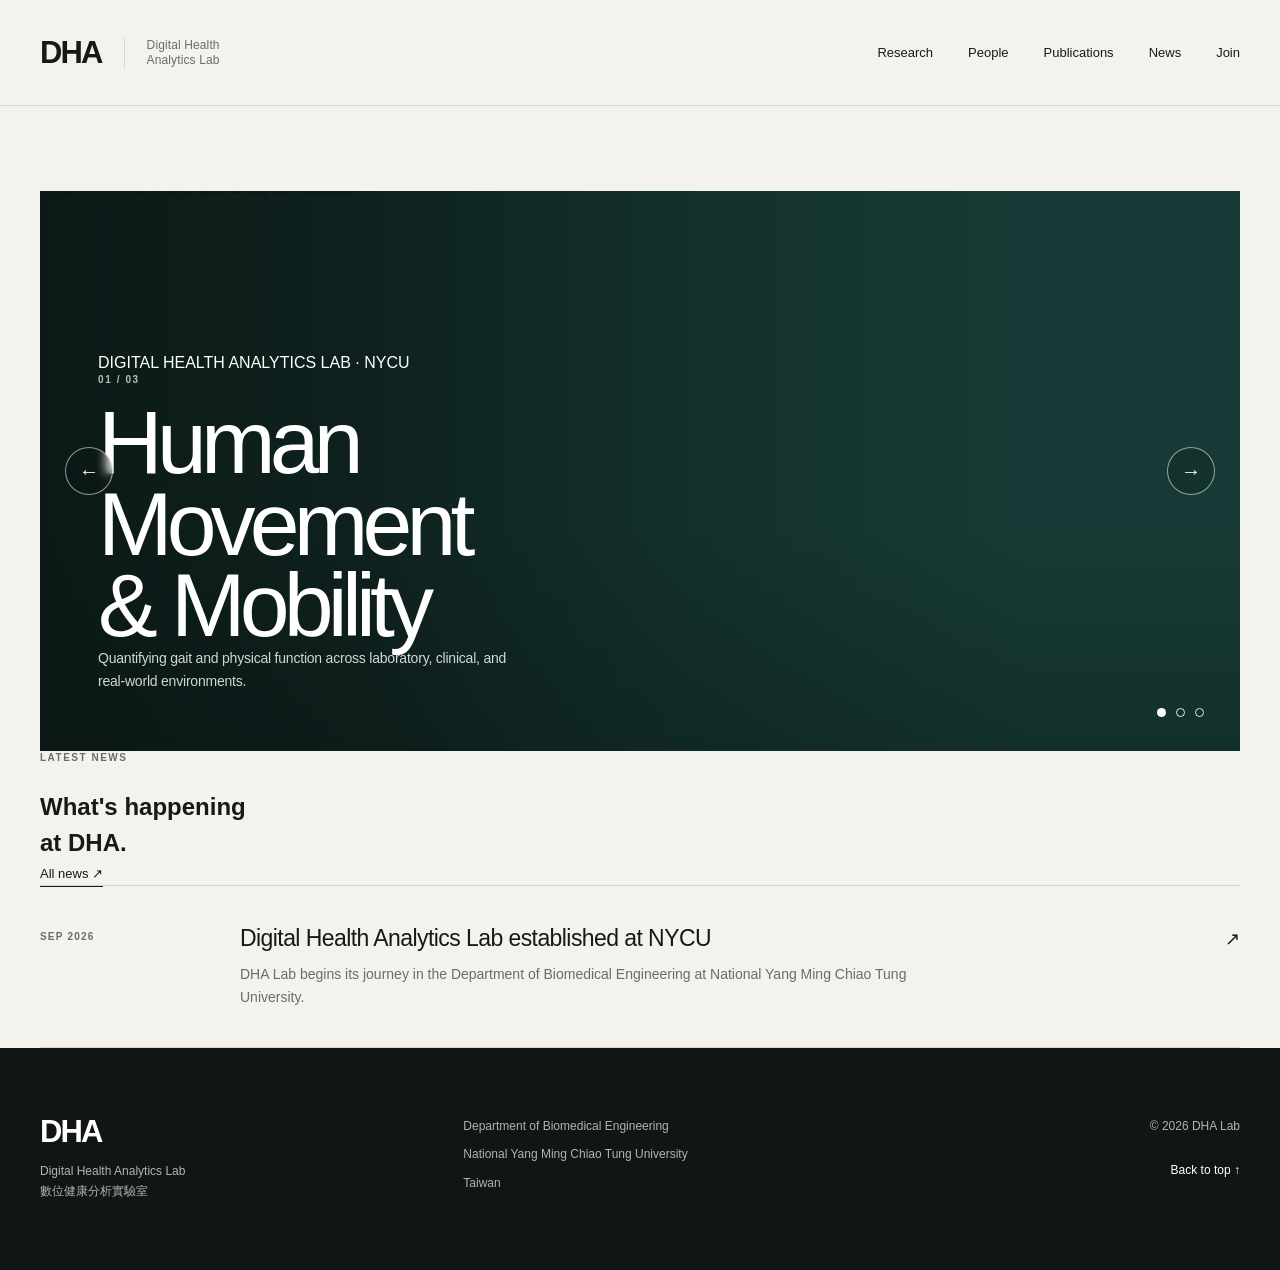
==== commit 685d551b: "Update index.html" ====
--- a/index.html
+++ b/index.html
@@ -16,11 +16,12 @@
         content="Digital Health Analytics Lab at National Yang Ming Chiao Tung University. Research in digital biomarkers, wearable sensing, human movement, and artificial intelligence for health."
     >
 
-    <link rel="stylesheet" href="css/style.css?v=3">
+    <link rel="stylesheet" href="css/style.css?v=4">
 </head>
 
 
 <body>
+
 
 <!-- =========================================================
      HEADER
@@ -50,7 +51,7 @@
 
         <nav class="main-nav" aria-label="Main navigation">
 
-            <a href="#research">
+            <a href="research.html">
                 Research
             </a>
 
@@ -62,11 +63,11 @@
                 Publications
             </a>
 
-            <a href="#news">
+            <a href="news.html">
                 News
             </a>
 
-            <a href="#join">
+            <a href="join.html">
                 Join
             </a>
 
@@ -82,58 +83,13 @@
 
 
 <!-- =========================================================
-     HERO INTRO
+     HERO
 ========================================================= -->
 
 <section class="hero">
 
     <div class="hero-inner">
 
-
-        <div class="hero-top">
-
-
-            <!-- HERO TITLE -->
-
-            <div class="hero-title">
-
-                <p class="kicker">
-                    DIGITAL HEALTH ANALYTICS LAB · NYCU
-                </p>
-
-                <h1>
-                    Digital Health<br>
-                    Analytics Lab
-                </h1>
-
-            </div>
-
-
-            <!-- HERO DESCRIPTION -->
-
-            <div class="hero-intro">
-
-                <p class="hero-description">
-                    We develop wearable sensing and computational
-                    methods to understand human health and physical
-                    function in everyday life.
-                </p>
-
-                <p class="hero-affiliation">
-                    Department of Biomedical Engineering<br>
-                    National Yang Ming Chiao Tung University
-                </p>
-
-            </div>
-
-
-        </div>
-
-
-
-        <!-- =================================================
-             HERO CAROUSEL
-        ================================================== -->
 
         <div
             class="hero-carousel"
@@ -141,10 +97,10 @@
         >
 
 
-            <!-- =============================================
+            <!-- =================================================
                  SLIDE 1
                  HUMAN MOVEMENT
-            ============================================== -->
+            ================================================== -->
 
             <article class="hero-slide active">
 
@@ -159,17 +115,21 @@
 
                 <div class="hero-slide-content">
 
+                    <p class="hero-eyebrow">
+                        DIGITAL HEALTH ANALYTICS LAB · NYCU
+                    </p>
+
                     <p class="hero-slide-number">
                         01 / 03
                     </p>
 
-                    <h2>
+                    <h1>
                         Human Movement<br>
                         &amp; Mobility
-                    </h2>
-
-                    <p>
-                        Measuring gait and physical function
+                    </h1>
+
+                    <p class="hero-description">
+                        Quantifying gait and physical function
                         across laboratory, clinical, and
                         real-world environments.
                     </p>
@@ -180,16 +140,16 @@
 
 
 
-            <!-- =============================================
+            <!-- =================================================
                  SLIDE 2
                  DIGITAL BIOMARKERS
-            ============================================== -->
+            ================================================== -->
 
             <article class="hero-slide">
 
                 <img
                     src="images/hero-biomarkers.jpg"
-                    alt="Digital biomarkers and wearable sensing"
+                    alt="Digital biomarkers and wearable sensing research"
                     class="hero-slide-image"
                 >
 
@@ -198,19 +158,23 @@
 
                 <div class="hero-slide-content">
 
+                    <p class="hero-eyebrow">
+                        DIGITAL HEALTH ANALYTICS LAB · NYCU
+                    </p>
+
                     <p class="hero-slide-number">
                         02 / 03
                     </p>
 
-                    <h2>
+                    <h1>
                         Digital Biomarkers<br>
                         &amp; Wearable Sensing
-                    </h2>
-
-                    <p>
-                        Transforming wearable and mobile sensor
-                        data into meaningful measures of health
-                        and everyday function.
+                    </h1>
+
+                    <p class="hero-description">
+                        Turning wearable and mobile sensor data
+                        into meaningful measures of health and
+                        everyday function.
                     </p>
 
                 </div>
@@ -219,10 +183,10 @@
 
 
 
-            <!-- =============================================
+            <!-- =================================================
                  SLIDE 3
                  AI FOR HEALTH
-            ============================================== -->
+            ================================================== -->
 
             <article class="hero-slide">
 
@@ -237,16 +201,20 @@
 
                 <div class="hero-slide-content">
 
+                    <p class="hero-eyebrow">
+                        DIGITAL HEALTH ANALYTICS LAB · NYCU
+                    </p>
+
                     <p class="hero-slide-number">
                         03 / 03
                     </p>
 
-                    <h2>
+                    <h1>
                         AI for<br>
                         Health
-                    </h2>
-
-                    <p>
+                    </h1>
+
+                    <p class="hero-description">
                         Developing computational methods for
                         physiological signals, human movement,
                         and longitudinal health data.
@@ -258,9 +226,9 @@
 
 
 
-            <!-- =============================================
-                 CAROUSEL CONTROLS
-            ============================================== -->
+            <!-- =================================================
+                 CAROUSEL ARROWS
+            ================================================== -->
 
             <button
                 class="carousel-arrow carousel-prev"
@@ -281,177 +249,37 @@
 
 
 
-            <!-- DOTS -->
-
-            <div class="carousel-dots">
+            <!-- =================================================
+                 CAROUSEL DOTS
+            ================================================== -->
+
+            <div
+                class="carousel-dots"
+                aria-label="Carousel navigation"
+            >
 
                 <button
                     class="carousel-dot active"
                     type="button"
-                    aria-label="Show slide 1"
                     data-slide="0"
+                    aria-label="Show Human Movement slide"
                 ></button>
 
                 <button
                     class="carousel-dot"
                     type="button"
-                    aria-label="Show slide 2"
                     data-slide="1"
+                    aria-label="Show Digital Biomarkers slide"
                 ></button>
 
                 <button
                     class="carousel-dot"
                     type="button"
-                    aria-label="Show slide 3"
                     data-slide="2"
+                    aria-label="Show AI for Health slide"
                 ></button>
 
             </div>
-
-
-        </div>
-
-    </div>
-
-</section>
-
-
-
-<!-- =========================================================
-     RESEARCH
-========================================================= -->
-
-<section
-    class="section research"
-    id="research"
->
-
-    <div class="section-inner">
-
-
-        <!-- SECTION TITLE -->
-
-        <div class="section-intro">
-
-            <p class="section-label">
-                01 / RESEARCH
-            </p>
-
-            <h2>
-                Measuring health<br>
-                beyond traditional settings.
-            </h2>
-
-        </div>
-
-
-
-        <!-- RESEARCH GRID -->
-
-        <div class="research-list">
-
-
-            <!-- DIGITAL BIOMARKERS -->
-
-            <article class="research-item">
-
-                <span class="research-number">
-                    01
-                </span>
-
-                <div>
-
-                    <h3>
-                        Digital Biomarkers
-                    </h3>
-
-                    <p>
-                        Objective and clinically meaningful measures
-                        of health and physical function derived from
-                        real-world sensor data.
-                    </p>
-
-                </div>
-
-            </article>
-
-
-
-            <!-- WEARABLE SENSING -->
-
-            <article class="research-item">
-
-                <span class="research-number">
-                    02
-                </span>
-
-                <div>
-
-                    <h3>
-                        Wearable Sensing
-                    </h3>
-
-                    <p>
-                        Wearable and mobile technologies for
-                        capturing movement, physiology, and
-                        everyday human behavior.
-                    </p>
-
-                </div>
-
-            </article>
-
-
-
-            <!-- HUMAN MOVEMENT -->
-
-            <article class="research-item">
-
-                <span class="research-number">
-                    03
-                </span>
-
-                <div>
-
-                    <h3>
-                        Human Movement &amp; Mobility
-                    </h3>
-
-                    <p>
-                        Quantifying gait, mobility, and physical
-                        function across laboratory, clinical,
-                        and real-world environments.
-                    </p>
-
-                </div>
-
-            </article>
-
-
-
-            <!-- AI -->
-
-            <article class="research-item">
-
-                <span class="research-number">
-                    04
-                </span>
-
-                <div>
-
-                    <h3>
-                        AI for Health
-                    </h3>
-
-                    <p>
-                        Machine learning for physiological signals,
-                        multimodal sensing, and longitudinal
-                        health data.
-                    </p>
-
-                </div>
-
-            </article>
 
 
         </div>
@@ -467,7 +295,7 @@
 ========================================================= -->
 
 <section
-    class="section news"
+    class="news"
     id="news"
 >
 
@@ -476,12 +304,12 @@
 
         <!-- NEWS HEADER -->
 
-        <div class="section-header">
+        <div class="news-header">
 
             <div>
 
                 <p class="section-label">
-                    02 / LATEST NEWS
+                    LATEST NEWS
                 </p>
 
                 <h2>
@@ -508,7 +336,7 @@
         <div class="news-list">
 
 
-            <!-- NEWS ITEM -->
+            <!-- NEWS ITEM 1 -->
 
             <article class="news-item">
 
@@ -541,8 +369,10 @@
 
 
             <!--
-            ================================================
-            COPY THIS BLOCK WHEN ADDING FUTURE NEWS
+            =====================================================
+            FUTURE NEWS
+
+            Copy this block whenever you want to add news:
 
             <article class="news-item">
 
@@ -553,7 +383,7 @@
                 <div class="news-content">
 
                     <h3>
-                        News title
+                        Your news title
                     </h3>
 
                     <p>
@@ -568,64 +398,8 @@
 
             </article>
 
-            ================================================
+            =====================================================
             -->
-
-
-        </div>
-
-    </div>
-
-</section>
-
-
-
-<!-- =========================================================
-     JOIN DHA LAB
-========================================================= -->
-
-<section
-    class="join"
-    id="join"
->
-
-    <div class="join-inner">
-
-
-        <p class="join-label">
-            JOIN DHA LAB
-        </p>
-
-
-        <div class="join-grid">
-
-
-            <h2>
-                Curious about<br>
-                digital health?
-            </h2>
-
-
-            <div class="join-copy">
-
-                <p>
-                    We welcome motivated students interested in
-                    wearable sensing, digital biomarkers, human
-                    movement, and artificial intelligence for health.
-                </p>
-
-
-                <a href="join.html">
-
-                    Explore opportunities
-
-                    <span>
-                        ↗
-                    </span>
-
-                </a>
-
-            </div>
 
 
         </div>
@@ -648,7 +422,7 @@
     <div class="footer-inner">
 
 
-        <!-- LAB -->
+        <!-- LAB NAME -->
 
         <div class="footer-brand">
 
@@ -714,6 +488,9 @@
 
 document.addEventListener("DOMContentLoaded", function () {
 
+    const carousel =
+        document.querySelector(".hero-carousel");
+
     const slides =
         document.querySelectorAll(".hero-slide");
 
@@ -729,13 +506,13 @@
 
     let currentSlide = 0;
 
-    let autoplayTimer;
-
-
-
-    /* -----------------------------------------
+    let autoplayTimer = null;
+
+
+
+    /* =====================================================
        SHOW SLIDE
-    ----------------------------------------- */
+    ===================================================== */
 
     function showSlide(index) {
 
@@ -768,9 +545,9 @@
 
 
 
-    /* -----------------------------------------
-       NEXT
-    ----------------------------------------- */
+    /* =====================================================
+       NEXT / PREVIOUS
+    ===================================================== */
 
     function nextSlide() {
 
@@ -779,11 +556,6 @@
     }
 
 
-
-    /* -----------------------------------------
-       PREVIOUS
-    ----------------------------------------- */
-
     function previousSlide() {
 
         showSlide(currentSlide - 1);
@@ -792,34 +564,47 @@
 
 
 
-    /* -----------------------------------------
+    /* =====================================================
        AUTOPLAY
-    ----------------------------------------- */
+    ===================================================== */
+
+    function stopAutoplay() {
+
+        if (autoplayTimer !== null) {
+
+            clearInterval(autoplayTimer);
+
+            autoplayTimer = null;
+
+        }
+
+    }
+
 
     function startAutoplay() {
 
-        autoplayTimer = setInterval(
-            nextSlide,
-            6000
-        );
+        stopAutoplay();
+
+        autoplayTimer =
+            setInterval(
+                nextSlide,
+                6000
+            );
 
     }
 
 
-
     function resetAutoplay() {
 
-        clearInterval(autoplayTimer);
-
         startAutoplay();
 
     }
 
 
 
-    /* -----------------------------------------
+    /* =====================================================
        ARROWS
-    ----------------------------------------- */
+    ===================================================== */
 
     nextButton.addEventListener(
         "click",
@@ -846,9 +631,9 @@
 
 
 
-    /* -----------------------------------------
-       DOT NAVIGATION
-    ----------------------------------------- */
+    /* =====================================================
+       DOTS
+    ===================================================== */
 
     dots.forEach(function (dot) {
 
@@ -872,38 +657,49 @@
 
 
 
-    /* -----------------------------------------
-       PAUSE WHEN USER HOVERS
-    ----------------------------------------- */
-
-    const carousel =
-        document.querySelector(".hero-carousel");
-
+    /* =====================================================
+       PAUSE ON HOVER
+    ===================================================== */
 
     carousel.addEventListener(
         "mouseenter",
+        stopAutoplay
+    );
+
+
+    carousel.addEventListener(
+        "mouseleave",
+        startAutoplay
+    );
+
+
+
+    /* =====================================================
+       PAUSE WHEN TAB IS HIDDEN
+    ===================================================== */
+
+    document.addEventListener(
+        "visibilitychange",
         function () {
 
-            clearInterval(autoplayTimer);
+            if (document.hidden) {
+
+                stopAutoplay();
+
+            } else {
+
+                startAutoplay();
+
+            }
 
         }
     );
 
 
-    carousel.addEventListener(
-        "mouseleave",
-        function () {
-
-            startAutoplay();
-
-        }
-    );
-
-
-
-    /* -----------------------------------------
+
+    /* =====================================================
        START
-    ----------------------------------------- */
+    ===================================================== */
 
     showSlide(0);
 
--- a/css/style.css
+++ b/css/style.css
@@ -1,5 +1,12 @@
 /* =========================================================
-   DHA LAB — HOMEPAGE V2
+   DHA LAB
+   Digital Health Analytics Lab
+   Homepage v3
+========================================================= */
+
+
+/* =========================================================
+   DESIGN TOKENS
 ========================================================= */
 
 :root {
@@ -8,15 +15,20 @@
     --white: #ffffff;
 
     --ink: #171918;
+
     --gray: #696d69;
-    --light-gray: #a2a5a1;
+    --light-gray: #9da19d;
 
     --line: #d6d5cf;
 
     --teal: #183d38;
+    --teal-dark: #102d29;
     --teal-light: #d7e4e0;
 
+    --footer: #111513;
+
     --max-width: 1380px;
+
 }
 
 
@@ -53,6 +65,20 @@
     line-height: 1.5;
 
     -webkit-font-smoothing: antialiased;
+    text-rendering: optimizeLegibility;
+
+}
+
+
+body,
+button {
+    font-family:
+        -apple-system,
+        BlinkMacSystemFont,
+        "Helvetica Neue",
+        Helvetica,
+        Arial,
+        sans-serif;
 }
 
 
@@ -62,13 +88,21 @@
 
 
 img {
+
     display: block;
-    width: 100%;
-}
-
-
-/* =========================================================
-   GLOBAL WIDTH
+
+    max-width: 100%;
+
+}
+
+
+button {
+    font: inherit;
+}
+
+
+/* =========================================================
+   GLOBAL CONTAINER
 ========================================================= */
 
 .header-inner,
@@ -77,7 +111,11 @@
 .join-inner,
 .footer-inner {
 
-    width: min(calc(100% - 80px), var(--max-width));
+    width: min(
+        calc(100% - 80px),
+        var(--max-width)
+    );
+
     margin: 0 auto;
 
 }
@@ -89,7 +127,12 @@
 
 .site-header {
 
+    position: relative;
+
+    z-index: 100;
+
     background: var(--paper);
+
     border-bottom: 1px solid var(--line);
 
 }
@@ -97,9 +140,10 @@
 
 .header-inner {
 
-    min-height: 108px;
+    min-height: 105px;
 
     display: flex;
+
     justify-content: space-between;
     align-items: center;
 
@@ -108,69 +152,115 @@
 }
 
 
+/* =========================================================
+   BRAND
+========================================================= */
+
 .brand {
 
     display: flex;
+
     align-items: center;
 
+    color: var(--ink);
+
     text-decoration: none;
+
+}
+
+
+.brand-mark {
+
+    padding-right: 22px;
+
+    font-size: 31px;
+
+    line-height: 1;
+
+    font-weight: 700;
+
+    letter-spacing: -0.06em;
+
+}
+
+
+.brand-name {
+
+    padding-left: 22px;
+
+    border-left: 1px solid var(--line);
+
+    color: var(--gray);
+
+    font-size: 12px;
+
+    line-height: 1.25;
+
+    letter-spacing: 0.01em;
+
+}
+
+
+/* =========================================================
+   NAVIGATION
+========================================================= */
+
+.main-nav {
+
+    display: flex;
+
+    align-items: center;
+
+    gap: 35px;
+
+}
+
+
+.main-nav a {
+
+    position: relative;
+
+    padding: 10px 0;
+
     color: var(--ink);
 
-}
-
-
-.brand-mark {
-
-    padding-right: 22px;
-
-    font-size: 31px;
-    line-height: 1;
-    font-weight: 700;
-
-    letter-spacing: -0.06em;
-
-}
-
-
-.brand-name {
-
-    padding-left: 22px;
-
-    border-left: 1px solid var(--line);
-
-    color: var(--gray);
-
-    font-size: 12px;
-    line-height: 1.25;
-
-    letter-spacing: 0.01em;
-
-}
-
-
-.main-nav {
-
-    display: flex;
-    gap: 35px;
-
-}
-
-
-.main-nav a {
-
-    color: var(--ink);
-
     text-decoration: none;
 
     font-size: 13px;
+
     font-weight: 500;
 
 }
 
 
-.main-nav a:hover {
-
-    opacity: 0.5;
+/* subtle underline animation */
+
+.main-nav a::after {
+
+    content: "";
+
+    position: absolute;
+
+    left: 0;
+    bottom: 5px;
+
+    width: 100%;
+    height: 1px;
+
+    background: var(--ink);
+
+    transform: scaleX(0);
+    transform-origin: right;
+
+    transition: transform 0.25s ease;
+
+}
+
+
+.main-nav a:hover::after {
+
+    transform: scaleX(1);
+    transform-origin: left;
 
 }
 
@@ -181,46 +271,68 @@
 
 .hero {
 
-    padding: 90px 0 0;
-
-}
-
+    padding: 85px 0 0;
+
+}
+
+
+/* =========================================================
+   HERO TOP
+========================================================= */
 
 .hero-top {
 
     display: grid;
-    grid-template-columns: minmax(0, 2.2fr) minmax(300px, 0.8fr);
+
+    grid-template-columns:
+        minmax(0, 2.1fr)
+        minmax(300px, 0.9fr);
 
     gap: 100px;
 
     align-items: end;
 
-    margin-bottom: 80px;
-
-}
-
+    margin-bottom: 75px;
+
+}
+
+
+/* =========================================================
+   EYEBROW / LABEL
+========================================================= */
 
 .kicker,
 .section-label,
 .join-label {
 
-    margin-bottom: 25px;
+    margin-bottom: 24px;
 
     color: var(--gray);
 
-    font-size: 11px;
+    font-size: 10px;
+
+    line-height: 1.4;
+
     font-weight: 600;
 
-    letter-spacing: 0.14em;
-
-}
-
+    letter-spacing: 0.15em;
+
+}
+
+
+/* =========================================================
+   HERO TITLE
+========================================================= */
 
 .hero h1 {
 
     max-width: 900px;
 
-    font-size: clamp(66px, 7vw, 108px);
+    font-size: clamp(
+        64px,
+        7vw,
+        106px
+    );
 
     line-height: 0.91;
 
@@ -231,6 +343,10 @@
 }
 
 
+/* =========================================================
+   HERO INTRO
+========================================================= */
+
 .hero-intro {
 
     padding-bottom: 5px;
@@ -242,158 +358,373 @@
 
     max-width: 420px;
 
+    font-size: 19px;
+
+    line-height: 1.5;
+
+    letter-spacing: -0.015em;
+
+}
+
+
+.hero-affiliation {
+
+    margin-top: 38px;
+
+    color: var(--gray);
+
+    font-size: 13px;
+
+    line-height: 1.65;
+
+}
+
+
+/* =========================================================
+   HERO CAROUSEL
+========================================================= */
+
+.hero-carousel {
+
+    position: relative;
+
+    width: 100%;
+    height: 560px;
+
+    overflow: hidden;
+
+    background: var(--teal);
+
+}
+
+
+/* =========================================================
+   CAROUSEL SLIDES
+========================================================= */
+
+.hero-slide {
+
+    position: absolute;
+
+    inset: 0;
+
+    opacity: 0;
+
+    visibility: hidden;
+
+    pointer-events: none;
+
+    transition:
+        opacity 0.9s ease,
+        visibility 0.9s ease;
+
+}
+
+
+.hero-slide.active {
+
+    opacity: 1;
+
+    visibility: visible;
+
+    pointer-events: auto;
+
+}
+
+
+/* =========================================================
+   CAROUSEL IMAGE
+========================================================= */
+
+.hero-slide-image {
+
+    position: absolute;
+
+    inset: 0;
+
+    width: 100%;
+    height: 100%;
+
+    object-fit: cover;
+
+    object-position: center;
+
+    transform: scale(1.015);
+
+    transition:
+        transform 7s ease;
+
+}
+
+
+.hero-slide.active .hero-slide-image {
+
+    transform: scale(1.055);
+
+}
+
+
+/* =========================================================
+   IMAGE OVERLAY
+========================================================= */
+
+.hero-overlay {
+
+    position: absolute;
+
+    inset: 0;
+
+    z-index: 1;
+
+    background:
+
+        linear-gradient(
+            90deg,
+            rgba(9, 18, 16, 0.82) 0%,
+            rgba(9, 18, 16, 0.65) 27%,
+            rgba(9, 18, 16, 0.30) 53%,
+            rgba(9, 18, 16, 0.05) 82%
+        ),
+
+        linear-gradient(
+            0deg,
+            rgba(0, 0, 0, 0.20) 0%,
+            rgba(0, 0, 0, 0) 40%
+        );
+
+}
+
+
+/* =========================================================
+   SLIDE CONTENT
+========================================================= */
+
+.hero-slide-content {
+
+    position: absolute;
+
+    z-index: 3;
+
+    left: 58px;
+    bottom: 58px;
+
+    max-width: 590px;
+
+    color: white;
+
+}
+
+
+.hero-slide-number {
+
+    margin-bottom: 17px;
+
+    color: rgba(255, 255, 255, 0.70);
+
+    font-size: 10px;
+
+    line-height: 1;
+
+    font-weight: 600;
+
+    letter-spacing: 0.16em;
+
+}
+
+
+.hero-slide-content h2 {
+
+    margin-bottom: 22px;
+
+    font-size: clamp(
+        42px,
+        5vw,
+        70px
+    );
+
+    line-height: 0.98;
+
+    font-weight: 400;
+
+    letter-spacing: -0.052em;
+
+}
+
+
+.hero-slide-content > p:last-child {
+
+    max-width: 430px;
+
+    color: rgba(255, 255, 255, 0.82);
+
+    font-size: 14px;
+
+    line-height: 1.65;
+
+}
+
+
+/* =========================================================
+   CAROUSEL ARROWS
+========================================================= */
+
+.carousel-arrow {
+
+    position: absolute;
+
+    z-index: 20;
+
+    top: 50%;
+
+    width: 48px;
+    height: 48px;
+
+    display: flex;
+
+    align-items: center;
+    justify-content: center;
+
+    transform: translateY(-50%);
+
+    border:
+        1px solid
+        rgba(255, 255, 255, 0.55);
+
+    border-radius: 50%;
+
+    background:
+        rgba(10, 18, 17, 0.20);
+
+    color: white;
+
     font-size: 20px;
-    line-height: 1.45;
-
-    letter-spacing: -0.015em;
-
-}
-
-
-.hero-affiliation {
-
-    margin-top: 42px;
-
-    color: var(--gray);
-
-    font-size: 13px;
-    line-height: 1.6;
-
-}
-
-
-/* =========================================================
-   HERO VISUAL PLACEHOLDER
-========================================================= */
-
-.hero-visual {
-
-    position: relative;
-
-    min-height: 460px;
-
-    padding: 50px;
-
-    overflow: hidden;
+
+    line-height: 1;
+
+    cursor: pointer;
+
+    backdrop-filter: blur(5px);
+
+    -webkit-backdrop-filter: blur(5px);
+
+    transition:
+        background 0.2s ease,
+        border-color 0.2s ease,
+        transform 0.2s ease;
+
+}
+
+
+.carousel-arrow:hover {
 
     background:
-        linear-gradient(
-            135deg,
-            #193c37 0%,
-            #244f49 48%,
-            #9eb6ae 100%
-        );
-
-    color: white;
-
-}
-
-
-.hero-visual::before {
-
-    content: "";
+        rgba(10, 18, 17, 0.55);
+
+    border-color: white;
+
+}
+
+
+.carousel-prev {
+
+    left: 25px;
+
+}
+
+
+.carousel-next {
+
+    right: 25px;
+
+}
+
+
+/* =========================================================
+   CAROUSEL DOTS
+========================================================= */
+
+.carousel-dots {
 
     position: absolute;
 
-    width: 520px;
-    height: 520px;
-
-    right: -70px;
-    top: -190px;
-
-    border: 1px solid rgba(255,255,255,0.25);
+    z-index: 20;
+
+    right: 36px;
+    bottom: 34px;
+
+    display: flex;
+
+    align-items: center;
+
+    gap: 10px;
+
+}
+
+
+.carousel-dot {
+
+    width: 9px;
+    height: 9px;
+
+    padding: 0;
+
+    border:
+        1px solid
+        rgba(255, 255, 255, 0.85);
+
     border-radius: 50%;
 
-}
-
-
-.hero-visual::after {
-
-    content: "";
-
-    position: absolute;
-
-    width: 320px;
-    height: 320px;
-
-    right: 180px;
-    bottom: -190px;
-
-    border: 1px solid rgba(255,255,255,0.2);
-    border-radius: 50%;
-
-}
-
-
-.hero-visual-text {
-
-    position: relative;
-    z-index: 2;
-
-    display: flex;
-    flex-direction: column;
-
-    gap: 3px;
-
-}
-
-
-.hero-visual-text span {
-
-    font-size: clamp(30px, 4.1vw, 61px);
-
-    line-height: 1;
-
-    font-weight: 400;
-
-    letter-spacing: -0.04em;
-
-}
-
-
-.hero-visual-text span:not(:first-child) {
-
-    color: rgba(255,255,255,0.58);
-
-}
-
-
-.hero-placeholder-label {
-
-    position: absolute;
-
-    left: 50px;
-    bottom: 42px;
-
-    z-index: 2;
-
-    font-size: 10px;
-    font-weight: 600;
-
-    letter-spacing: 0.15em;
-
-    opacity: 0.8;
-
-}
-
-
-/* =========================================================
-   SECTIONS
+    background: transparent;
+
+    cursor: pointer;
+
+    transition:
+        background 0.25s ease,
+        transform 0.25s ease;
+
+}
+
+
+.carousel-dot:hover {
+
+    transform: scale(1.2);
+
+}
+
+
+.carousel-dot.active {
+
+    background: white;
+
+}
+
+
+/* =========================================================
+   GENERAL SECTION
 ========================================================= */
 
 .section {
 
-    padding: 145px 0;
-
-}
-
+    padding: 140px 0;
+
+}
+
+
+/* =========================================================
+   SECTION INTRO
+========================================================= */
 
 .section-intro {
 
     display: grid;
-    grid-template-columns: 250px 1fr;
-
-    margin-bottom: 90px;
+
+    grid-template-columns:
+        250px
+        minmax(0, 1fr);
+
+    gap: 0;
+
+    margin-bottom: 85px;
 
 }
 
@@ -403,13 +734,17 @@
 
     max-width: 850px;
 
-    font-size: clamp(44px, 5vw, 72px);
+    font-size: clamp(
+        43px,
+        5vw,
+        71px
+    );
 
     line-height: 1.02;
 
     font-weight: 400;
 
-    letter-spacing: -0.05em;
+    letter-spacing: -0.052em;
 
 }
 
@@ -432,26 +767,48 @@
 }
 
 
+/* =========================================================
+   RESEARCH GRID
+========================================================= */
+
 .research-list {
 
     display: grid;
-    grid-template-columns: 1fr 1fr;
-
-    border-top: 1px solid var(--line);
-
-}
-
+
+    grid-template-columns:
+        1fr
+        1fr;
+
+    border-top:
+        1px solid
+        var(--line);
+
+}
+
+
+/* =========================================================
+   RESEARCH ITEM
+========================================================= */
 
 .research-item {
 
-    min-height: 300px;
-
-    padding: 45px 45px 55px 0;
+    min-height: 285px;
+
+    padding:
+        45px
+        45px
+        50px
+        0;
 
     display: grid;
-    grid-template-columns: 70px 1fr;
-
-    border-bottom: 1px solid var(--line);
+
+    grid-template-columns:
+        70px
+        minmax(0, 1fr);
+
+    border-bottom:
+        1px solid
+        var(--line);
 
 }
 
@@ -459,7 +816,10 @@
 .research-item:nth-child(odd) {
 
     padding-right: 55px;
-    border-right: 1px solid var(--line);
+
+    border-right:
+        1px solid
+        var(--line);
 
 }
 
@@ -473,18 +833,25 @@
 
 .research-number {
 
+    padding-top: 6px;
+
     color: var(--light-gray);
 
-    font-size: 11px;
+    font-size: 10px;
+
+    font-weight: 600;
+
+    letter-spacing: 0.1em;
 
 }
 
 
 .research-item h3 {
 
-    margin-bottom: 25px;
+    margin-bottom: 23px;
 
     font-size: 30px;
+
     line-height: 1.15;
 
     font-weight: 500;
@@ -496,12 +863,30 @@
 
 .research-item p {
 
-    max-width: 420px;
+    max-width: 430px;
 
     color: var(--gray);
 
     font-size: 15px;
-    line-height: 1.7;
+
+    line-height: 1.72;
+
+}
+
+
+/* subtle hover */
+
+.research-item {
+
+    transition:
+        background 0.25s ease;
+
+}
+
+
+.research-item:hover {
+
+    background: #f8f8f5;
 
 }
 
@@ -517,353 +902,348 @@
 }
 
 
+/* =========================================================
+   NEWS HEADER
+========================================================= */
+
 .section-header {
 
-    margin-bottom: 80px;
+    margin-bottom: 75px;
 
     display: flex;
+
     justify-content: space-between;
+    align-items: flex-end;
+
+    gap: 60px;
+
+}
+
+
+.section-header .section-label {
+
+    margin-bottom: 22px;
+
+}
+
+
+/* =========================================================
+   SECTION LINK
+========================================================= */
+
+.section-link {
+
+    position: relative;
+
+    padding-bottom: 6px;
+
+    text-decoration: none;
+
+    font-size: 13px;
+
+}
+
+
+.section-link::after {
+
+    content: "";
+
+    position: absolute;
+
+    left: 0;
+    bottom: 0;
+
+    width: 100%;
+    height: 1px;
+
+    background: var(--ink);
+
+    transition:
+        transform 0.25s ease;
+
+    transform-origin: left;
+
+}
+
+
+.section-link:hover::after {
+
+    transform: scaleX(0.45);
+
+}
+
+
+/* =========================================================
+   NEWS LIST
+========================================================= */
+
+.news-list {
+
+    border-top:
+        1px solid
+        var(--line);
+
+}
+
+
+/* =========================================================
+   NEWS ITEM
+========================================================= */
+
+.news-item {
+
+    padding: 38px 0;
+
+    display: grid;
+
+    grid-template-columns:
+        170px
+        minmax(0, 1fr)
+        40px;
+
+    gap: 30px;
+
+    align-items: start;
+
+    border-bottom:
+        1px solid
+        var(--line);
+
+}
+
+
+.news-item time {
+
+    padding-top: 5px;
+
+    color: var(--gray);
+
+    font-size: 10px;
+
+    font-weight: 600;
+
+    letter-spacing: 0.12em;
+
+}
+
+
+.news-content h3 {
+
+    margin-bottom: 10px;
+
+    font-size: 23px;
+
+    line-height: 1.25;
+
+    font-weight: 500;
+
+    letter-spacing: -0.025em;
+
+}
+
+
+.news-content p {
+
+    max-width: 690px;
+
+    color: var(--gray);
+
+    font-size: 14px;
+
+    line-height: 1.65;
+
+}
+
+
+.news-arrow {
+
+    padding-top: 2px;
+
+    text-align: right;
+
+    font-size: 18px;
+
+    transition:
+        transform 0.2s ease;
+
+}
+
+
+.news-item:hover .news-arrow {
+
+    transform:
+        translate(3px, -3px);
+
+}
+
+
+/* =========================================================
+   JOIN
+========================================================= */
+
+.join {
+
+    padding: 125px 0;
+
+    background: var(--teal);
+
+    color: white;
+
+}
+
+
+.join-label {
+
+    color: #a8c0bb;
+
+}
+
+
+/* =========================================================
+   JOIN GRID
+========================================================= */
+
+.join-grid {
+
+    display: grid;
+
+    grid-template-columns:
+        minmax(0, 2fr)
+        minmax(300px, 0.8fr);
+
+    gap: 100px;
+
     align-items: end;
 
-    gap: 50px;
-
-}
-
-
-.section-header .section-label {
-
-    margin-bottom: 22px;
-
-}
-
-
-.section-link {
+}
+
+
+.join h2 {
+
+    font-size: clamp(
+        55px,
+        7vw,
+        98px
+    );
+
+    line-height: 0.95;
+
+    font-weight: 400;
+
+    letter-spacing: -0.06em;
+
+}
+
+
+.join-copy {
 
     padding-bottom: 6px;
 
-    border-bottom: 1px solid var(--ink);
+}
+
+
+.join-copy p {
+
+    margin-bottom: 40px;
+
+    color: var(--teal-light);
+
+    font-size: 16px;
+
+    line-height: 1.72;
+
+}
+
+
+/* =========================================================
+   JOIN LINK
+========================================================= */
+
+.join-copy a {
+
+    display: flex;
+
+    justify-content: space-between;
+    align-items: center;
+
+    padding: 17px 0;
+
+    border-top:
+        1px solid
+        rgba(255, 255, 255, 0.38);
+
+    border-bottom:
+        1px solid
+        rgba(255, 255, 255, 0.38);
+
+    color: white;
 
     text-decoration: none;
 
-    font-size: 13px;
-
-}
-
-
-.news-list {
-
-    border-top: 1px solid var(--line);
-
-}
-
-
-.news-item {
-
-    padding: 38px 0;
+    font-size: 14px;
+
+    transition:
+        padding-left 0.25s ease,
+        padding-right 0.25s ease;
+
+}
+
+
+.join-copy a:hover {
+
+    padding-left: 8px;
+    padding-right: 8px;
+
+}
+
+
+/* =========================================================
+   FOOTER
+========================================================= */
+
+.site-footer {
+
+    padding: 68px 0;
+
+    background: var(--footer);
+
+    color: #aeb6b2;
+
+}
+
+
+/* =========================================================
+   FOOTER GRID
+========================================================= */
+
+.footer-inner {
 
     display: grid;
-    grid-template-columns: 170px 1fr 40px;
-
-    gap: 30px;
-
-    align-items: start;
-
-    border-bottom: 1px solid var(--line);
-
-}
-
-
-.news-item time {
-
-    color: var(--gray);
-
-    font-size: 11px;
-    font-weight: 600;
-
-    letter-spacing: 0.1em;
-
-}
-
-
-.news-content h3 {
-
-    margin-bottom: 9px;
-
-    font-size: 23px;
-    font-weight: 500;
-
-    letter-spacing: -0.025em;
-
-}
-
-
-.news-content p {
-
-    max-width: 680px;
-
-    color: var(--gray);
-
-    font-size: 14px;
-
-}
-
-
-.news-arrow {
-
-    text-align: right;
-
-    font-size: 18px;
-
-}
-
-
-/* =========================================================
-   PEOPLE
-========================================================= */
-
-.people {
-
-    background: var(--white);
-
-}
-
-
-.people-heading {
-
-    margin-bottom: 80px;
-
-}
-
-
-.pi-layout {
-
-    display: grid;
-    grid-template-columns: minmax(360px, 0.9fr) minmax(400px, 1.1fr);
-
-    gap: 100px;
-
-    align-items: center;
-
-}
-
-
-.pi-photo-placeholder {
-
-    aspect-ratio: 4 / 5;
-
-    padding: 38px;
-
-    display: flex;
-    flex-direction: column;
-    justify-content: space-between;
-
-    background: #dce3df;
-
-    color: var(--teal);
-
-}
-
-
-.pi-photo-placeholder span {
-
-    font-size: clamp(80px, 10vw, 150px);
-
-    line-height: 0.85;
-
-    font-weight: 700;
-
-    letter-spacing: -0.09em;
-
-}
-
-
-.pi-photo-placeholder p {
-
-    font-size: 10px;
-    font-weight: 600;
-
-    letter-spacing: 0.15em;
-
-}
-
-
-.person-role {
-
-    margin-bottom: 25px;
-
-    color: var(--gray);
-
-    font-size: 10px;
-    font-weight: 600;
-
-    letter-spacing: 0.14em;
-
-}
-
-
-.pi-info h3 {
-
-    margin-bottom: 22px;
-
-    font-size: clamp(40px, 4.3vw, 65px);
+
+    grid-template-columns:
+        1.2fr
+        1.6fr
+        0.8fr;
+
+    gap: 70px;
+
+}
+
+
+/* =========================================================
+   FOOTER BRAND
+========================================================= */
+
+.footer-dha {
+
+    margin-bottom: 14px;
+
+    color: white;
+
+    font-size: 31px;
 
     line-height: 1;
 
-    font-weight: 400;
-
-    letter-spacing: -0.055em;
-
-}
-
-
-.person-position {
-
-    margin-bottom: 38px;
-
-    font-size: 16px;
-    line-height: 1.6;
-
-}
-
-
-.person-description {
-
-    max-width: 560px;
-
-    margin-bottom: 40px;
-
-    color: var(--gray);
-
-    font-size: 16px;
-    line-height: 1.75;
-
-}
-
-
-.text-link {
-
-    display: inline-block;
-
-    padding-bottom: 5px;
-
-    border-bottom: 1px solid var(--ink);
-
-    text-decoration: none;
-
-    font-size: 13px;
-
-}
-
-
-/* =========================================================
-   JOIN
-========================================================= */
-
-.join {
-
-    padding: 125px 0;
-
-    background: var(--teal);
-
-    color: white;
-
-}
-
-
-.join-label {
-
-    color: #a8c0bb;
-
-}
-
-
-.join-grid {
-
-    display: grid;
-    grid-template-columns: minmax(0, 2fr) minmax(300px, 0.8fr);
-
-    gap: 100px;
-
-    align-items: end;
-
-}
-
-
-.join h2 {
-
-    font-size: clamp(55px, 7vw, 100px);
-
-    line-height: 0.95;
-
-    font-weight: 400;
-
-    letter-spacing: -0.06em;
-
-}
-
-
-.join-copy p {
-
-    margin-bottom: 40px;
-
-    color: var(--teal-light);
-
-    font-size: 16px;
-    line-height: 1.7;
-
-}
-
-
-.join-copy a {
-
-    display: flex;
-    justify-content: space-between;
-
-    padding: 16px 0;
-
-    border-top: 1px solid rgba(255,255,255,0.4);
-    border-bottom: 1px solid rgba(255,255,255,0.4);
-
-    color: white;
-
-    text-decoration: none;
-
-    font-size: 14px;
-
-}
-
-
-/* =========================================================
-   FOOTER
-========================================================= */
-
-.site-footer {
-
-    padding: 70px 0;
-
-    background: #111513;
-    color: #aeb6b2;
-
-}
-
-
-.footer-inner {
-
-    display: grid;
-    grid-template-columns: 1.2fr 1.6fr 0.8fr;
-
-    gap: 70px;
-
-}
-
-
-.footer-dha {
-
-    margin-bottom: 15px;
-
-    color: white;
-
-    font-size: 32px;
     font-weight: 700;
 
     letter-spacing: -0.06em;
@@ -876,6 +1256,7 @@
 .footer-meta {
 
     font-size: 12px;
+
     line-height: 1.7;
 
 }
@@ -899,7 +1280,7 @@
 
     display: inline-block;
 
-    margin-top: 25px;
+    margin-top: 24px;
 
     color: white;
 
@@ -908,11 +1289,24 @@
 }
 
 
+.footer-meta a:hover {
+
+    opacity: 0.65;
+
+}
+
+
 /* =========================================================
    TABLET
-========================================================= */
-
-@media (max-width: 950px) {
+   <= 1000px
+========================================================= */
+
+@media (max-width: 1000px) {
+
+
+    /* -----------------------------------------
+       GLOBAL WIDTH
+    ----------------------------------------- */
 
     .header-inner,
     .hero-inner,
@@ -920,21 +1314,40 @@
     .join-inner,
     .footer-inner {
 
-        width: min(calc(100% - 48px), var(--max-width));
+        width:
+            min(
+                calc(100% - 48px),
+                var(--max-width)
+            );
+
+    }
+
+
+    /* -----------------------------------------
+       HEADER
+    ----------------------------------------- */
+
+    .header-inner {
+
+        min-height: 95px;
 
     }
 
 
     .main-nav {
 
-        display: none;
-
-    }
-
+        gap: 22px;
+
+    }
+
+
+    /* -----------------------------------------
+       HERO
+    ----------------------------------------- */
 
     .hero {
 
-        padding-top: 70px;
+        padding-top: 65px;
 
     }
 
@@ -943,46 +1356,153 @@
 
         grid-template-columns: 1fr;
 
-        gap: 45px;
-
-        margin-bottom: 60px;
+        gap: 42px;
+
+        margin-bottom: 58px;
 
     }
 
 
     .hero-intro {
 
+        max-width: 620px;
+
+    }
+
+
+    .hero-affiliation {
+
+        margin-top: 28px;
+
+    }
+
+
+    /* -----------------------------------------
+       CAROUSEL
+    ----------------------------------------- */
+
+    .hero-carousel {
+
+        height: 510px;
+
+    }
+
+
+    /* -----------------------------------------
+       SECTION
+    ----------------------------------------- */
+
+    .section {
+
+        padding: 105px 0;
+
+    }
+
+
+    .section-intro {
+
+        grid-template-columns: 1fr;
+
+        gap: 20px;
+
+        margin-bottom: 65px;
+
+    }
+
+
+    /* -----------------------------------------
+       RESEARCH
+    ----------------------------------------- */
+
+    .research-item {
+
+        min-height: 260px;
+
+        grid-template-columns:
+            55px
+            1fr;
+
+    }
+
+
+    .research-item:nth-child(odd) {
+
+        padding-right: 35px;
+
+    }
+
+
+    .research-item:nth-child(even) {
+
+        padding-left: 35px;
+
+    }
+
+
+    /* -----------------------------------------
+       JOIN
+    ----------------------------------------- */
+
+    .join-grid {
+
+        grid-template-columns: 1fr;
+
+        gap: 55px;
+
+    }
+
+
+    .join-copy {
+
         max-width: 600px;
 
     }
 
-
-    .hero-visual {
-
-        min-height: 390px;
-
-    }
-
-
-    .section {
-
-        padding: 100px 0;
-
-    }
-
-
-    .section-intro {
+}
+
+
+/* =========================================================
+   SMALL TABLET
+   <= 800px
+========================================================= */
+
+@media (max-width: 800px) {
+
+
+    /* -----------------------------------------
+       NAV
+    ----------------------------------------- */
+
+    .main-nav {
+
+        gap: 17px;
+
+    }
+
+
+    .main-nav a {
+
+        font-size: 12px;
+
+    }
+
+
+    /* -----------------------------------------
+       RESEARCH
+    ----------------------------------------- */
+
+    .research-list {
 
         grid-template-columns: 1fr;
 
-        gap: 25px;
-
-    }
-
-
-    .research-list {
-
-        grid-template-columns: 1fr;
+    }
+
+
+    .research-item {
+
+        min-height: auto;
+
+        padding: 40px 0;
 
     }
 
@@ -990,27 +1510,46 @@
     .research-item:nth-child(odd),
     .research-item:nth-child(even) {
 
-        padding: 40px 0;
+        padding-left: 0;
+        padding-right: 0;
 
         border-right: none;
 
     }
 
 
-    .pi-layout {
-
-        grid-template-columns: 1fr 1fr;
-
-        gap: 55px;
-
-    }
-
-
-    .join-grid {
-
-        grid-template-columns: 1fr;
-
-        gap: 60px;
+    /* -----------------------------------------
+       NEWS
+    ----------------------------------------- */
+
+    .news-item {
+
+        grid-template-columns:
+            125px
+            minmax(0, 1fr)
+            30px;
+
+    }
+
+
+    /* -----------------------------------------
+       FOOTER
+    ----------------------------------------- */
+
+    .footer-inner {
+
+        grid-template-columns:
+            1fr
+            1fr;
+
+    }
+
+
+    .footer-meta {
+
+        grid-column: 1 / -1;
+
+        text-align: left;
 
     }
 
@@ -1019,9 +1558,15 @@
 
 /* =========================================================
    MOBILE
+   <= 650px
 ========================================================= */
 
 @media (max-width: 650px) {
+
+
+    /* -----------------------------------------
+       GLOBAL WIDTH
+    ----------------------------------------- */
 
     .header-inner,
     .hero-inner,
@@ -1029,89 +1574,251 @@
     .join-inner,
     .footer-inner {
 
-        width: calc(100% - 36px);
-
-    }
-
+        width:
+            calc(100% - 36px);
+
+    }
+
+
+    /* -----------------------------------------
+       HEADER
+    ----------------------------------------- */
 
     .header-inner {
 
-        min-height: 85px;
+        min-height: 84px;
 
     }
 
 
     .brand-mark {
 
-        font-size: 26px;
+        padding-right: 15px;
+
+        font-size: 27px;
 
     }
 
 
     .brand-name {
 
-        font-size: 10px;
-
-    }
-
+        padding-left: 15px;
+
+        font-size: 9px;
+
+    }
+
+
+    /*
+       Hide desktop nav on mobile.
+       Mobile menu can be added later.
+    */
+
+    .main-nav {
+
+        display: none;
+
+    }
+
+
+    /* -----------------------------------------
+       HERO
+    ----------------------------------------- */
 
     .hero {
 
-        padding-top: 55px;
+        padding-top: 52px;
+
+    }
+
+
+    .hero-top {
+
+        gap: 35px;
+
+        margin-bottom: 45px;
+
+    }
+
+
+    .kicker {
+
+        margin-bottom: 18px;
+
+        font-size: 9px;
 
     }
 
 
     .hero h1 {
 
-        font-size: 52px;
+        font-size: clamp(
+            48px,
+            15vw,
+            64px
+        );
+
+        line-height: 0.94;
 
     }
 
 
     .hero-description {
 
+        max-width: 500px;
+
         font-size: 17px;
 
     }
 
 
-    .hero-visual {
-
-        min-height: 330px;
-
-        padding: 28px;
-
-    }
-
-
-    .hero-visual-text span {
-
-        font-size: 30px;
-
-    }
-
-
-    .hero-placeholder-label {
-
-        left: 28px;
-        bottom: 25px;
-
-        font-size: 8px;
-
-    }
-
+    .hero-affiliation {
+
+        margin-top: 25px;
+
+        font-size: 12px;
+
+    }
+
+
+    /* -----------------------------------------
+       CAROUSEL
+    ----------------------------------------- */
+
+    .hero-carousel {
+
+        height: 500px;
+
+    }
+
+
+    .hero-slide-image {
+
+        object-position: center;
+
+    }
+
+
+    /*
+       On mobile, gradient comes from bottom
+       rather than only from the left.
+    */
+
+    .hero-overlay {
+
+        background:
+
+            linear-gradient(
+                0deg,
+                rgba(8, 17, 15, 0.92) 0%,
+                rgba(8, 17, 15, 0.72) 33%,
+                rgba(8, 17, 15, 0.22) 70%,
+                rgba(8, 17, 15, 0.06) 100%
+            );
+
+    }
+
+
+    .hero-slide-content {
+
+        left: 26px;
+        right: 26px;
+        bottom: 53px;
+
+        max-width: none;
+
+    }
+
+
+    .hero-slide-number {
+
+        margin-bottom: 13px;
+
+    }
+
+
+    .hero-slide-content h2 {
+
+        margin-bottom: 17px;
+
+        font-size: 41px;
+
+        line-height: 1;
+
+    }
+
+
+    .hero-slide-content > p:last-child {
+
+        max-width: 360px;
+
+        font-size: 13px;
+
+    }
+
+
+    /* -----------------------------------------
+       ARROWS
+    ----------------------------------------- */
+
+    .carousel-arrow {
+
+        width: 39px;
+        height: 39px;
+
+        font-size: 17px;
+
+    }
+
+
+    .carousel-prev {
+
+        left: 13px;
+
+    }
+
+
+    .carousel-next {
+
+        right: 13px;
+
+    }
+
+
+    /* -----------------------------------------
+       DOTS
+    ----------------------------------------- */
+
+    .carousel-dots {
+
+        right: 23px;
+        bottom: 21px;
+
+    }
+
+
+    .carousel-dot {
+
+        width: 8px;
+        height: 8px;
+
+    }
+
+
+    /* -----------------------------------------
+       SECTIONS
+    ----------------------------------------- */
 
     .section {
 
-        padding: 80px 0;
+        padding: 82px 0;
 
     }
 
 
     .section-intro {
 
-        margin-bottom: 55px;
+        margin-bottom: 52px;
 
     }
 
@@ -1119,42 +1826,77 @@
     .section-intro h2,
     .section-header h2 {
 
-        font-size: 43px;
-
-    }
-
+        font-size: 42px;
+
+    }
+
+
+    /* -----------------------------------------
+       RESEARCH
+    ----------------------------------------- */
 
     .research-item {
 
-        min-height: auto;
-
-        grid-template-columns: 42px 1fr;
+        grid-template-columns:
+            40px
+            minmax(0, 1fr);
+
+        padding: 34px 0;
 
     }
 
 
     .research-item h3 {
 
+        margin-bottom: 17px;
+
         font-size: 25px;
 
     }
 
 
+    .research-item p {
+
+        font-size: 14px;
+
+    }
+
+
+    /* -----------------------------------------
+       NEWS HEADER
+    ----------------------------------------- */
+
     .section-header {
 
-        margin-bottom: 50px;
+        margin-bottom: 48px;
+
+        flex-direction: column;
 
         align-items: flex-start;
-        flex-direction: column;
-
-    }
-
+
+        gap: 28px;
+
+    }
+
+
+    /* -----------------------------------------
+       NEWS ITEMS
+    ----------------------------------------- */
 
     .news-item {
 
+        padding: 30px 0;
+
         grid-template-columns: 1fr;
 
-        gap: 14px;
+        gap: 13px;
+
+    }
+
+
+    .news-content h3 {
+
+        font-size: 21px;
 
     }
 
@@ -1166,56 +1908,172 @@
     }
 
 
-    .pi-layout {
+    /* -----------------------------------------
+       JOIN
+    ----------------------------------------- */
+
+    .join {
+
+        padding: 85px 0;
+
+    }
+
+
+    .join-grid {
+
+        gap: 45px;
+
+    }
+
+
+    .join h2 {
+
+        font-size: clamp(
+            50px,
+            15vw,
+            67px
+        );
+
+    }
+
+
+    .join-copy p {
+
+        font-size: 15px;
+
+    }
+
+
+    /* -----------------------------------------
+       FOOTER
+    ----------------------------------------- */
+
+    .site-footer {
+
+        padding: 55px 0;
+
+    }
+
+
+    .footer-inner {
 
         grid-template-columns: 1fr;
 
-        gap: 50px;
-
-    }
-
-
-    .pi-photo-placeholder {
-
-        max-width: 450px;
-
-    }
-
-
-    .pi-info h3 {
-
-        font-size: 45px;
-
-    }
-
-
-    .join {
-
-        padding: 85px 0;
+        gap: 36px;
+
+    }
+
+
+    .footer-meta {
+
+        grid-column: auto;
+
+        text-align: left;
+
+    }
+
+}
+
+
+/* =========================================================
+   VERY SMALL MOBILE
+   <= 390px
+========================================================= */
+
+@media (max-width: 390px) {
+
+
+    .brand-name {
+
+        display: none;
+
+    }
+
+
+    .brand-mark {
+
+        padding-right: 0;
+
+    }
+
+
+    .hero h1 {
+
+        font-size: 47px;
+
+    }
+
+
+    .hero-carousel {
+
+        height: 470px;
+
+    }
+
+
+    .hero-slide-content h2 {
+
+        font-size: 36px;
+
+    }
+
+
+    .carousel-arrow {
+
+        top: 42%;
+
+    }
+
+
+    .section-intro h2,
+    .section-header h2 {
+
+        font-size: 37px;
 
     }
 
 
     .join h2 {
 
-        font-size: 56px;
-
-    }
-
-
-    .footer-inner {
-
-        grid-template-columns: 1fr;
-
-        gap: 40px;
-
-    }
-
-
-    .footer-meta {
-
-        text-align: left;
-
-    }
-
-}
+        font-size: 49px;
+
+    }
+
+}
+
+
+/* =========================================================
+   REDUCED MOTION
+========================================================= */
+
+@media (
+    prefers-reduced-motion: reduce
+) {
+
+    html {
+
+        scroll-behavior: auto;
+
+    }
+
+
+    *,
+    *::before,
+    *::after {
+
+        animation-duration: 0.01ms !important;
+
+        animation-iteration-count: 1 !important;
+
+        transition-duration: 0.01ms !important;
+
+    }
+
+
+    .hero-slide-image {
+
+        transform: none !important;
+
+    }
+
+}
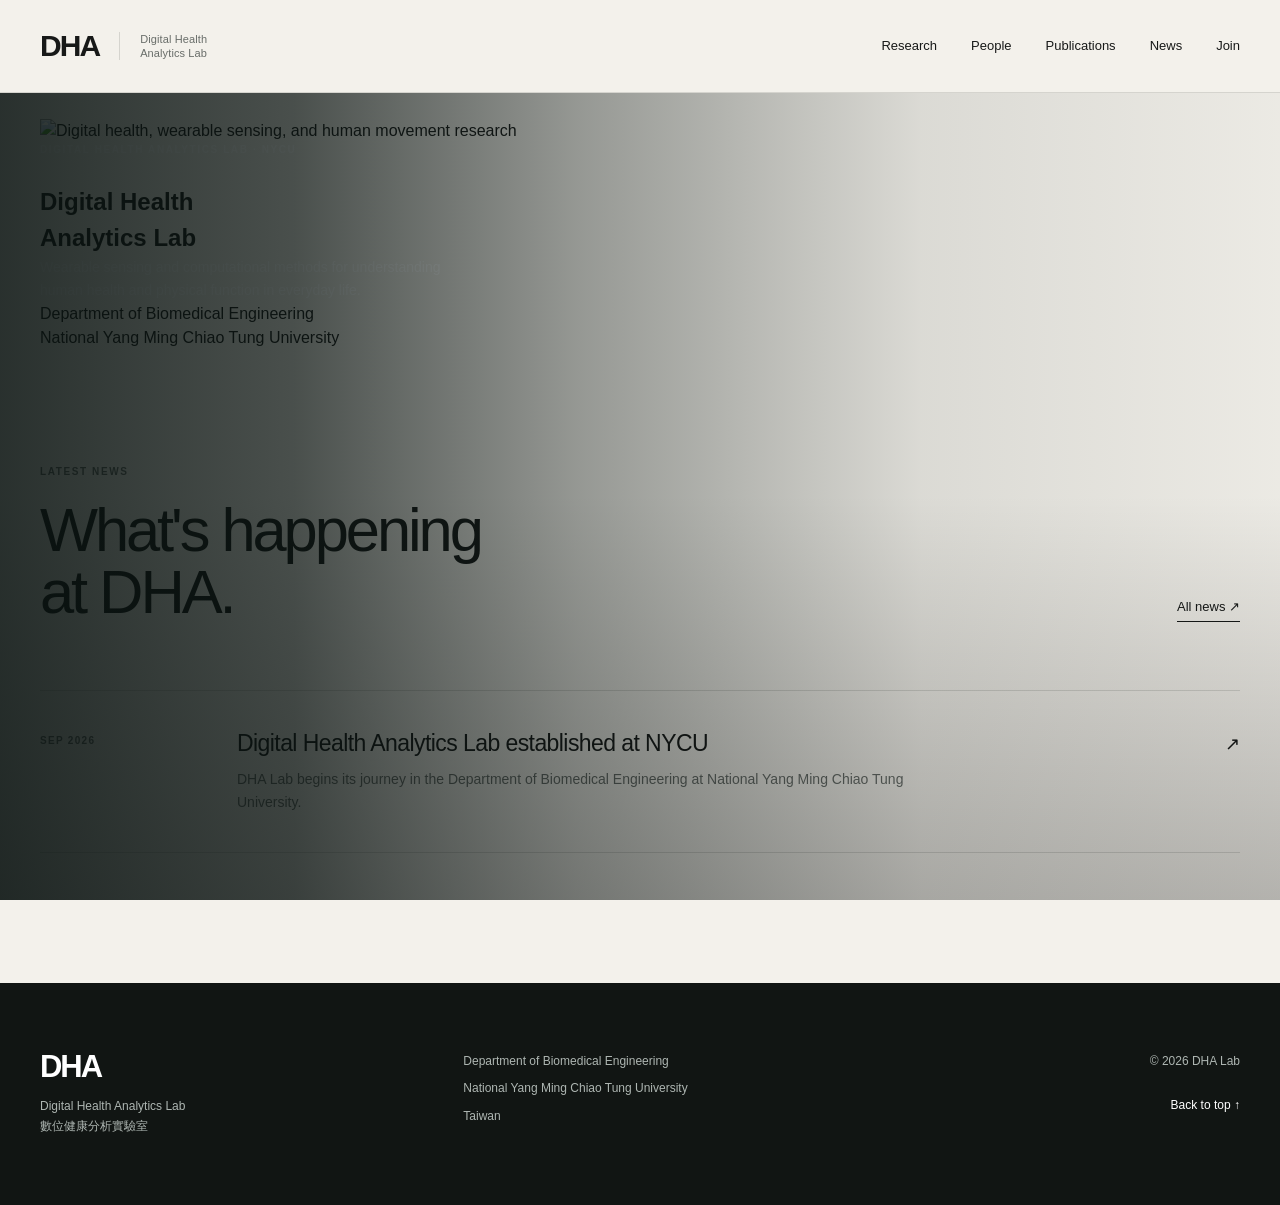
==== commit 1cb5db16: "Update index.html" ====
--- a/index.html
+++ b/index.html
@@ -3,11 +3,7 @@
 
 <head>
     <meta charset="UTF-8">
-
-    <meta
-        name="viewport"
-        content="width=device-width, initial-scale=1.0"
-    >
+    <meta name="viewport" content="width=device-width, initial-scale=1.0">
 
     <title>DHA Lab | Digital Health Analytics Lab</title>
 
@@ -22,7 +18,6 @@
 
 <body>
 
-
 <!-- =========================================================
      HEADER
 ========================================================= -->
@@ -30,8 +25,6 @@
 <header class="site-header">
 
     <div class="header-inner">
-
-        <!-- BRAND -->
 
         <a class="brand" href="index.html">
 
@@ -47,29 +40,17 @@
         </a>
 
 
-        <!-- NAVIGATION -->
-
         <nav class="main-nav" aria-label="Main navigation">
 
-            <a href="research.html">
-                Research
-            </a>
-
-            <a href="people.html">
-                People
-            </a>
-
-            <a href="publications.html">
-                Publications
-            </a>
-
-            <a href="news.html">
-                News
-            </a>
-
-            <a href="join.html">
-                Join
-            </a>
+            <a href="research.html">Research</a>
+
+            <a href="people.html">People</a>
+
+            <a href="publications.html">Publications</a>
+
+            <a href="news.html">News</a>
+
+            <a href="join.html">Join</a>
 
         </nav>
 
@@ -90,197 +71,50 @@
 
     <div class="hero-inner">
 
-
-        <div
-            class="hero-carousel"
-            aria-label="DHA Lab research highlights"
-        >
-
-
-            <!-- =================================================
-                 SLIDE 1
-                 HUMAN MOVEMENT
-            ================================================== -->
-
-            <article class="hero-slide active">
-
-                <img
-                    src="images/hero-movement.jpg"
-                    alt="Human movement and gait analysis research"
-                    class="hero-slide-image"
-                >
-
-                <div class="hero-overlay"></div>
-
-
-                <div class="hero-slide-content">
-
-                    <p class="hero-eyebrow">
-                        DIGITAL HEALTH ANALYTICS LAB · NYCU
-                    </p>
-
-                    <p class="hero-slide-number">
-                        01 / 03
-                    </p>
-
-                    <h1>
-                        Human Movement<br>
-                        &amp; Mobility
-                    </h1>
-
-                    <p class="hero-description">
-                        Quantifying gait and physical function
-                        across laboratory, clinical, and
-                        real-world environments.
-                    </p>
-
-                </div>
-
-            </article>
-
-
-
-            <!-- =================================================
-                 SLIDE 2
-                 DIGITAL BIOMARKERS
-            ================================================== -->
-
-            <article class="hero-slide">
-
-                <img
-                    src="images/hero-biomarkers.jpg"
-                    alt="Digital biomarkers and wearable sensing research"
-                    class="hero-slide-image"
-                >
-
-                <div class="hero-overlay"></div>
-
-
-                <div class="hero-slide-content">
-
-                    <p class="hero-eyebrow">
-                        DIGITAL HEALTH ANALYTICS LAB · NYCU
-                    </p>
-
-                    <p class="hero-slide-number">
-                        02 / 03
-                    </p>
-
-                    <h1>
-                        Digital Biomarkers<br>
-                        &amp; Wearable Sensing
-                    </h1>
-
-                    <p class="hero-description">
-                        Turning wearable and mobile sensor data
-                        into meaningful measures of health and
-                        everyday function.
-                    </p>
-
-                </div>
-
-            </article>
-
-
-
-            <!-- =================================================
-                 SLIDE 3
-                 AI FOR HEALTH
-            ================================================== -->
-
-            <article class="hero-slide">
-
-                <img
-                    src="images/hero-ai.jpg"
-                    alt="Artificial intelligence for health research"
-                    class="hero-slide-image"
-                >
-
-                <div class="hero-overlay"></div>
-
-
-                <div class="hero-slide-content">
-
-                    <p class="hero-eyebrow">
-                        DIGITAL HEALTH ANALYTICS LAB · NYCU
-                    </p>
-
-                    <p class="hero-slide-number">
-                        03 / 03
-                    </p>
-
-                    <h1>
-                        AI for<br>
-                        Health
-                    </h1>
-
-                    <p class="hero-description">
-                        Developing computational methods for
-                        physiological signals, human movement,
-                        and longitudinal health data.
-                    </p>
-
-                </div>
-
-            </article>
-
-
-
-            <!-- =================================================
-                 CAROUSEL ARROWS
-            ================================================== -->
-
-            <button
-                class="carousel-arrow carousel-prev"
-                type="button"
-                aria-label="Previous slide"
+        <div class="hero-visual">
+
+            <img
+                src="images/hero.jpg"
+                alt="Digital health, wearable sensing, and human movement research"
+                class="hero-image"
             >
-                ←
-            </button>
-
-
-            <button
-                class="carousel-arrow carousel-next"
-                type="button"
-                aria-label="Next slide"
-            >
-                →
-            </button>
-
-
-
-            <!-- =================================================
-                 CAROUSEL DOTS
-            ================================================== -->
-
-            <div
-                class="carousel-dots"
-                aria-label="Carousel navigation"
-            >
-
-                <button
-                    class="carousel-dot active"
-                    type="button"
-                    data-slide="0"
-                    aria-label="Show Human Movement slide"
-                ></button>
-
-                <button
-                    class="carousel-dot"
-                    type="button"
-                    data-slide="1"
-                    aria-label="Show Digital Biomarkers slide"
-                ></button>
-
-                <button
-                    class="carousel-dot"
-                    type="button"
-                    data-slide="2"
-                    aria-label="Show AI for Health slide"
-                ></button>
+
+            <div class="hero-overlay"></div>
+
+
+            <div class="hero-content">
+
+                <p class="hero-eyebrow">
+                    DIGITAL HEALTH ANALYTICS LAB · NYCU
+                </p>
+
+
+                <h1>
+                    Digital Health<br>
+                    Analytics Lab
+                </h1>
+
+
+                <p class="hero-description">
+                    Wearable sensing and computational methods
+                    for understanding human health and physical
+                    function in everyday life.
+                </p>
 
             </div>
 
+
+            <div class="hero-affiliation">
+
+                <p>
+                    Department of Biomedical Engineering
+                </p>
+
+                <p>
+                    National Yang Ming Chiao Tung University
+                </p>
+
+            </div>
 
         </div>
 
@@ -294,15 +128,10 @@
      LATEST NEWS
 ========================================================= -->
 
-<section
-    class="news"
-    id="news"
->
+<section class="news" id="news">
 
     <div class="section-inner">
 
-
-        <!-- NEWS HEADER -->
 
         <div class="news-header">
 
@@ -331,8 +160,6 @@
 
 
 
-        <!-- NEWS LIST -->
-
         <div class="news-list">
 
 
@@ -372,7 +199,7 @@
             =====================================================
             FUTURE NEWS
 
-            Copy this block whenever you want to add news:
+            Copy this block when you want to add another item.
 
             <article class="news-item">
 
@@ -422,8 +249,6 @@
     <div class="footer-inner">
 
 
-        <!-- LAB NAME -->
-
         <div class="footer-brand">
 
             <p class="footer-dha">
@@ -439,8 +264,6 @@
 
 
 
-        <!-- AFFILIATION -->
-
         <div class="footer-affiliation">
 
             <p>
@@ -458,8 +281,6 @@
         </div>
 
 
-
-        <!-- COPYRIGHT -->
 
         <div class="footer-meta">
 
@@ -479,237 +300,6 @@
 </footer>
 
 
-
-<!-- =========================================================
-     HERO CAROUSEL JAVASCRIPT
-========================================================= -->
-
-<script>
-
-document.addEventListener("DOMContentLoaded", function () {
-
-    const carousel =
-        document.querySelector(".hero-carousel");
-
-    const slides =
-        document.querySelectorAll(".hero-slide");
-
-    const dots =
-        document.querySelectorAll(".carousel-dot");
-
-    const previousButton =
-        document.querySelector(".carousel-prev");
-
-    const nextButton =
-        document.querySelector(".carousel-next");
-
-
-    let currentSlide = 0;
-
-    let autoplayTimer = null;
-
-
-
-    /* =====================================================
-       SHOW SLIDE
-    ===================================================== */
-
-    function showSlide(index) {
-
-        if (index >= slides.length) {
-            index = 0;
-        }
-
-        if (index < 0) {
-            index = slides.length - 1;
-        }
-
-
-        slides.forEach(function (slide) {
-            slide.classList.remove("active");
-        });
-
-
-        dots.forEach(function (dot) {
-            dot.classList.remove("active");
-        });
-
-
-        slides[index].classList.add("active");
-
-        dots[index].classList.add("active");
-
-        currentSlide = index;
-
-    }
-
-
-
-    /* =====================================================
-       NEXT / PREVIOUS
-    ===================================================== */
-
-    function nextSlide() {
-
-        showSlide(currentSlide + 1);
-
-    }
-
-
-    function previousSlide() {
-
-        showSlide(currentSlide - 1);
-
-    }
-
-
-
-    /* =====================================================
-       AUTOPLAY
-    ===================================================== */
-
-    function stopAutoplay() {
-
-        if (autoplayTimer !== null) {
-
-            clearInterval(autoplayTimer);
-
-            autoplayTimer = null;
-
-        }
-
-    }
-
-
-    function startAutoplay() {
-
-        stopAutoplay();
-
-        autoplayTimer =
-            setInterval(
-                nextSlide,
-                6000
-            );
-
-    }
-
-
-    function resetAutoplay() {
-
-        startAutoplay();
-
-    }
-
-
-
-    /* =====================================================
-       ARROWS
-    ===================================================== */
-
-    nextButton.addEventListener(
-        "click",
-        function () {
-
-            nextSlide();
-
-            resetAutoplay();
-
-        }
-    );
-
-
-    previousButton.addEventListener(
-        "click",
-        function () {
-
-            previousSlide();
-
-            resetAutoplay();
-
-        }
-    );
-
-
-
-    /* =====================================================
-       DOTS
-    ===================================================== */
-
-    dots.forEach(function (dot) {
-
-        dot.addEventListener(
-            "click",
-            function () {
-
-                const index =
-                    Number(
-                        this.dataset.slide
-                    );
-
-                showSlide(index);
-
-                resetAutoplay();
-
-            }
-        );
-
-    });
-
-
-
-    /* =====================================================
-       PAUSE ON HOVER
-    ===================================================== */
-
-    carousel.addEventListener(
-        "mouseenter",
-        stopAutoplay
-    );
-
-
-    carousel.addEventListener(
-        "mouseleave",
-        startAutoplay
-    );
-
-
-
-    /* =====================================================
-       PAUSE WHEN TAB IS HIDDEN
-    ===================================================== */
-
-    document.addEventListener(
-        "visibilitychange",
-        function () {
-
-            if (document.hidden) {
-
-                stopAutoplay();
-
-            } else {
-
-                startAutoplay();
-
-            }
-
-        }
-    );
-
-
-
-    /* =====================================================
-       START
-    ===================================================== */
-
-    showSlide(0);
-
-    startAutoplay();
-
-});
-
-</script>
-
-
 </body>
 
 </html>
--- a/css/style.css
+++ b/css/style.css
@@ -1,7 +1,9 @@
 /* =========================================================
    DHA LAB
    Digital Health Analytics Lab
-   Homepage v3
+
+   Homepage
+   Header → Hero → Latest News → Footer
 ========================================================= */
 
 
@@ -11,23 +13,22 @@
 
 :root {
 
-    --paper: #f4f2ec;
+    --paper: #f3f1eb;
     --white: #ffffff;
 
     --ink: #171918;
 
-    --gray: #696d69;
+    --gray: #686d69;
     --light-gray: #9da19d;
 
-    --line: #d6d5cf;
+    --line: #d5d4ce;
 
     --teal: #183d38;
     --teal-dark: #102d29;
-    --teal-light: #d7e4e0;
 
     --footer: #111513;
 
-    --max-width: 1380px;
+    --max-width: 1440px;
 
 }
 
@@ -37,20 +38,26 @@
 ========================================================= */
 
 * {
+
     margin: 0;
     padding: 0;
+
     box-sizing: border-box;
+
 }
 
 
 html {
+
     scroll-behavior: smooth;
+
 }
 
 
 body {
 
     background: var(--paper);
+
     color: var(--ink);
 
     font-family:
@@ -62,28 +69,28 @@
         sans-serif;
 
     font-size: 16px;
+
     line-height: 1.5;
 
     -webkit-font-smoothing: antialiased;
+
     text-rendering: optimizeLegibility;
 
 }
 
 
-body,
-button {
-    font-family:
-        -apple-system,
-        BlinkMacSystemFont,
-        "Helvetica Neue",
-        Helvetica,
-        Arial,
-        sans-serif;
+button,
+input {
+
+    font: inherit;
+
 }
 
 
 a {
+
     color: inherit;
+
 }
 
 
@@ -96,25 +103,20 @@
 }
 
 
-button {
-    font: inherit;
-}
-
-
-/* =========================================================
-   GLOBAL CONTAINER
+/* =========================================================
+   GLOBAL WIDTH
 ========================================================= */
 
 .header-inner,
 .hero-inner,
 .section-inner,
-.join-inner,
 .footer-inner {
 
-    width: min(
-        calc(100% - 80px),
-        var(--max-width)
-    );
+    width:
+        min(
+            calc(100% - 80px),
+            var(--max-width)
+        );
 
     margin: 0 auto;
 
@@ -133,14 +135,16 @@
 
     background: var(--paper);
 
-    border-bottom: 1px solid var(--line);
+    border-bottom:
+        1px solid
+        var(--line);
 
 }
 
 
 .header-inner {
 
-    min-height: 105px;
+    height: 92px;
 
     display: flex;
 
@@ -171,30 +175,32 @@
 
 .brand-mark {
 
-    padding-right: 22px;
-
-    font-size: 31px;
+    padding-right: 20px;
+
+    font-size: 30px;
 
     line-height: 1;
 
     font-weight: 700;
 
-    letter-spacing: -0.06em;
+    letter-spacing: -0.065em;
 
 }
 
 
 .brand-name {
 
-    padding-left: 22px;
-
-    border-left: 1px solid var(--line);
+    padding-left: 20px;
+
+    border-left:
+        1px solid
+        var(--line);
 
     color: var(--gray);
 
-    font-size: 12px;
-
-    line-height: 1.25;
+    font-size: 11px;
+
+    line-height: 1.3;
 
     letter-spacing: 0.01em;
 
@@ -211,7 +217,7 @@
 
     align-items: center;
 
-    gap: 35px;
+    gap: 34px;
 
 }
 
@@ -220,7 +226,7 @@
 
     position: relative;
 
-    padding: 10px 0;
+    padding: 9px 0;
 
     color: var(--ink);
 
@@ -233,7 +239,7 @@
 }
 
 
-/* subtle underline animation */
+/* NAV UNDERLINE */
 
 .main-nav a::after {
 
@@ -242,7 +248,7 @@
     position: absolute;
 
     left: 0;
-    bottom: 5px;
+    bottom: 3px;
 
     width: 100%;
     height: 1px;
@@ -250,9 +256,11 @@
     background: var(--ink);
 
     transform: scaleX(0);
+
     transform-origin: right;
 
-    transition: transform 0.25s ease;
+    transition:
+        transform 0.25s ease;
 
 }
 
@@ -260,6 +268,7 @@
 .main-nav a:hover::after {
 
     transform: scaleX(1);
+
     transform-origin: left;
 
 }
@@ -271,111 +280,7 @@
 
 .hero {
 
-    padding: 85px 0 0;
-
-}
-
-
-/* =========================================================
-   HERO TOP
-========================================================= */
-
-.hero-top {
-
-    display: grid;
-
-    grid-template-columns:
-        minmax(0, 2.1fr)
-        minmax(300px, 0.9fr);
-
-    gap: 100px;
-
-    align-items: end;
-
-    margin-bottom: 75px;
-
-}
-
-
-/* =========================================================
-   EYEBROW / LABEL
-========================================================= */
-
-.kicker,
-.section-label,
-.join-label {
-
-    margin-bottom: 24px;
-
-    color: var(--gray);
-
-    font-size: 10px;
-
-    line-height: 1.4;
-
-    font-weight: 600;
-
-    letter-spacing: 0.15em;
-
-}
-
-
-/* =========================================================
-   HERO TITLE
-========================================================= */
-
-.hero h1 {
-
-    max-width: 900px;
-
-    font-size: clamp(
-        64px,
-        7vw,
-        106px
-    );
-
-    line-height: 0.91;
-
-    font-weight: 500;
-
-    letter-spacing: -0.065em;
-
-}
-
-
-/* =========================================================
-   HERO INTRO
-========================================================= */
-
-.hero-intro {
-
-    padding-bottom: 5px;
-
-}
-
-
-.hero-description {
-
-    max-width: 420px;
-
-    font-size: 19px;
-
-    line-height: 1.5;
-
-    letter-spacing: -0.015em;
-
-}
-
-
-.hero-affiliation {
-
-    margin-top: 38px;
-
-    color: var(--gray);
-
-    font-size: 13px;
-
-    line-height: 1.65;
+    padding-top: 26px;
 
 }
 
@@ -389,7 +294,19 @@
     position: relative;
 
     width: 100%;
-    height: 560px;
+
+    /*
+       Keeps the main visual high on the page.
+       On large screens it almost fills the first viewport.
+    */
+
+    height:
+        min(
+            680px,
+            calc(100vh - 145px)
+        );
+
+    min-height: 520px;
 
     overflow: hidden;
 
@@ -399,7 +316,7 @@
 
 
 /* =========================================================
-   CAROUSEL SLIDES
+   HERO SLIDE
 ========================================================= */
 
 .hero-slide {
@@ -415,8 +332,8 @@
     pointer-events: none;
 
     transition:
-        opacity 0.9s ease,
-        visibility 0.9s ease;
+        opacity 0.85s ease,
+        visibility 0.85s ease;
 
 }
 
@@ -433,7 +350,7 @@
 
 
 /* =========================================================
-   CAROUSEL IMAGE
+   HERO IMAGE
 ========================================================= */
 
 .hero-slide-image {
@@ -449,7 +366,7 @@
 
     object-position: center;
 
-    transform: scale(1.015);
+    transform: scale(1.01);
 
     transition:
         transform 7s ease;
@@ -459,13 +376,13 @@
 
 .hero-slide.active .hero-slide-image {
 
-    transform: scale(1.055);
-
-}
-
-
-/* =========================================================
-   IMAGE OVERLAY
+    transform: scale(1.045);
+
+}
+
+
+/* =========================================================
+   HERO IMAGE OVERLAY
 ========================================================= */
 
 .hero-overlay {
@@ -480,46 +397,84 @@
 
         linear-gradient(
             90deg,
-            rgba(9, 18, 16, 0.82) 0%,
-            rgba(9, 18, 16, 0.65) 27%,
-            rgba(9, 18, 16, 0.30) 53%,
-            rgba(9, 18, 16, 0.05) 82%
+            rgba(8, 17, 15, 0.86) 0%,
+            rgba(8, 17, 15, 0.72) 23%,
+            rgba(8, 17, 15, 0.40) 45%,
+            rgba(8, 17, 15, 0.10) 72%,
+            rgba(8, 17, 15, 0.03) 100%
         ),
 
         linear-gradient(
             0deg,
-            rgba(0, 0, 0, 0.20) 0%,
-            rgba(0, 0, 0, 0) 40%
+            rgba(0, 0, 0, 0.24) 0%,
+            rgba(0, 0, 0, 0) 45%
         );
 
 }
 
 
 /* =========================================================
-   SLIDE CONTENT
+   HERO CONTENT
 ========================================================= */
 
 .hero-slide-content {
 
     position: absolute;
 
-    z-index: 3;
-
-    left: 58px;
-    bottom: 58px;
-
-    max-width: 590px;
+    z-index: 5;
+
+    left: 62px;
+    bottom: 62px;
+
+    max-width: 680px;
 
     color: white;
 
 }
 
 
+/* =========================================================
+   HERO EYEBROW
+========================================================= */
+
+.hero-eyebrow {
+
+    margin-bottom: 28px;
+
+    color:
+        rgba(
+            255,
+            255,
+            255,
+            0.72
+        );
+
+    font-size: 10px;
+
+    line-height: 1.3;
+
+    font-weight: 600;
+
+    letter-spacing: 0.16em;
+
+}
+
+
+/* =========================================================
+   HERO NUMBER
+========================================================= */
+
 .hero-slide-number {
 
-    margin-bottom: 17px;
-
-    color: rgba(255, 255, 255, 0.70);
+    margin-bottom: 15px;
+
+    color:
+        rgba(
+            255,
+            255,
+            255,
+            0.65
+        );
 
     font-size: 10px;
 
@@ -532,30 +487,49 @@
 }
 
 
-.hero-slide-content h2 {
-
-    margin-bottom: 22px;
-
-    font-size: clamp(
-        42px,
-        5vw,
-        70px
-    );
-
-    line-height: 0.98;
+/* =========================================================
+   HERO TITLE
+========================================================= */
+
+.hero-slide-content h1 {
+
+    margin-bottom: 24px;
+
+    max-width: 670px;
+
+    color: white;
+
+    font-size:
+        clamp(
+            50px,
+            5.5vw,
+            80px
+        );
+
+    line-height: 0.95;
 
     font-weight: 400;
 
-    letter-spacing: -0.052em;
-
-}
-
-
-.hero-slide-content > p:last-child {
+    letter-spacing: -0.055em;
+
+}
+
+
+/* =========================================================
+   HERO DESCRIPTION
+========================================================= */
+
+.hero-description {
 
     max-width: 430px;
 
-    color: rgba(255, 255, 255, 0.82);
+    color:
+        rgba(
+            255,
+            255,
+            255,
+            0.82
+        );
 
     font-size: 14px;
 
@@ -584,16 +558,27 @@
     align-items: center;
     justify-content: center;
 
-    transform: translateY(-50%);
+    transform:
+        translateY(-50%);
 
     border:
         1px solid
-        rgba(255, 255, 255, 0.55);
+        rgba(
+            255,
+            255,
+            255,
+            0.55
+        );
 
     border-radius: 50%;
 
     background:
-        rgba(10, 18, 17, 0.20);
+        rgba(
+            8,
+            17,
+            15,
+            0.18
+        );
 
     color: white;
 
@@ -603,14 +588,15 @@
 
     cursor: pointer;
 
-    backdrop-filter: blur(5px);
-
-    -webkit-backdrop-filter: blur(5px);
+    backdrop-filter:
+        blur(5px);
+
+    -webkit-backdrop-filter:
+        blur(5px);
 
     transition:
         background 0.2s ease,
-        border-color 0.2s ease,
-        transform 0.2s ease;
+        border-color 0.2s ease;
 
 }
 
@@ -618,7 +604,12 @@
 .carousel-arrow:hover {
 
     background:
-        rgba(10, 18, 17, 0.55);
+        rgba(
+            8,
+            17,
+            15,
+            0.60
+        );
 
     border-color: white;
 
@@ -649,7 +640,7 @@
 
     z-index: 20;
 
-    right: 36px;
+    right: 38px;
     bottom: 34px;
 
     display: flex;
@@ -670,7 +661,12 @@
 
     border:
         1px solid
-        rgba(255, 255, 255, 0.85);
+        rgba(
+            255,
+            255,
+            255,
+            0.90
+        );
 
     border-radius: 50%;
 
@@ -700,84 +696,137 @@
 
 
 /* =========================================================
-   GENERAL SECTION
-========================================================= */
-
-.section {
-
-    padding: 140px 0;
-
-}
-
-
-/* =========================================================
-   SECTION INTRO
-========================================================= */
-
-.section-intro {
-
-    display: grid;
-
-    grid-template-columns:
-        250px
-        minmax(0, 1fr);
-
-    gap: 0;
-
-    margin-bottom: 85px;
-
-}
-
-
-.section-intro h2,
-.section-header h2 {
-
-    max-width: 850px;
-
-    font-size: clamp(
-        43px,
-        5vw,
-        71px
-    );
-
-    line-height: 1.02;
+   NEWS
+========================================================= */
+
+.news {
+
+    padding:
+        115px
+        0
+        130px;
+
+    background: var(--paper);
+
+}
+
+
+/* =========================================================
+   NEWS HEADER
+========================================================= */
+
+.news-header {
+
+    margin-bottom: 68px;
+
+    display: flex;
+
+    justify-content: space-between;
+    align-items: flex-end;
+
+    gap: 60px;
+
+}
+
+
+/* =========================================================
+   SECTION LABEL
+========================================================= */
+
+.section-label {
+
+    margin-bottom: 20px;
+
+    color: var(--gray);
+
+    font-size: 10px;
+
+    line-height: 1.4;
+
+    font-weight: 600;
+
+    letter-spacing: 0.16em;
+
+}
+
+
+/* =========================================================
+   NEWS TITLE
+========================================================= */
+
+.news-header h2 {
+
+    max-width: 780px;
+
+    font-size:
+        clamp(
+            42px,
+            4.8vw,
+            68px
+        );
+
+    line-height: 1;
 
     font-weight: 400;
 
-    letter-spacing: -0.052em;
-
-}
-
-
-.section-label {
-
-    color: var(--gray);
-
-}
-
-
-/* =========================================================
-   RESEARCH
-========================================================= */
-
-.research {
-
-    background: var(--white);
-
-}
-
-
-/* =========================================================
-   RESEARCH GRID
-========================================================= */
-
-.research-list {
-
-    display: grid;
-
-    grid-template-columns:
-        1fr
-        1fr;
+    letter-spacing: -0.05em;
+
+}
+
+
+/* =========================================================
+   ALL NEWS LINK
+========================================================= */
+
+.section-link {
+
+    position: relative;
+
+    padding-bottom: 6px;
+
+    color: var(--ink);
+
+    text-decoration: none;
+
+    font-size: 13px;
+
+}
+
+
+.section-link::after {
+
+    content: "";
+
+    position: absolute;
+
+    left: 0;
+    bottom: 0;
+
+    width: 100%;
+    height: 1px;
+
+    background: var(--ink);
+
+    transform-origin: left;
+
+    transition:
+        transform 0.25s ease;
+
+}
+
+
+.section-link:hover::after {
+
+    transform: scaleX(0.45);
+
+}
+
+
+/* =========================================================
+   NEWS LIST
+========================================================= */
+
+.news-list {
 
     border-top:
         1px solid
@@ -787,24 +836,23 @@
 
 
 /* =========================================================
-   RESEARCH ITEM
-========================================================= */
-
-.research-item {
-
-    min-height: 285px;
-
-    padding:
-        45px
-        45px
-        50px
-        0;
+   NEWS ITEM
+========================================================= */
+
+.news-item {
+
+    padding: 38px 0;
 
     display: grid;
 
     grid-template-columns:
-        70px
-        minmax(0, 1fr);
+        165px
+        minmax(0, 1fr)
+        40px;
+
+    gap: 32px;
+
+    align-items: start;
 
     border-bottom:
         1px solid
@@ -813,247 +861,64 @@
 }
 
 
-.research-item:nth-child(odd) {
-
-    padding-right: 55px;
-
-    border-right:
-        1px solid
-        var(--line);
-
-}
-
-
-.research-item:nth-child(even) {
-
-    padding-left: 55px;
-
-}
-
-
-.research-number {
-
-    padding-top: 6px;
-
-    color: var(--light-gray);
+/* =========================================================
+   NEWS DATE
+========================================================= */
+
+.news-item time {
+
+    padding-top: 5px;
+
+    color: var(--gray);
 
     font-size: 10px;
 
+    line-height: 1.3;
+
     font-weight: 600;
 
-    letter-spacing: 0.1em;
-
-}
-
-
-.research-item h3 {
-
-    margin-bottom: 23px;
-
-    font-size: 30px;
-
-    line-height: 1.15;
+    letter-spacing: 0.13em;
+
+}
+
+
+/* =========================================================
+   NEWS CONTENT
+========================================================= */
+
+.news-content h3 {
+
+    margin-bottom: 10px;
+
+    max-width: 800px;
+
+    font-size: 23px;
+
+    line-height: 1.25;
 
     font-weight: 500;
 
-    letter-spacing: -0.035em;
-
-}
-
-
-.research-item p {
-
-    max-width: 430px;
+    letter-spacing: -0.025em;
+
+}
+
+
+.news-content p {
+
+    max-width: 680px;
 
     color: var(--gray);
 
-    font-size: 15px;
-
-    line-height: 1.72;
-
-}
-
-
-/* subtle hover */
-
-.research-item {
-
-    transition:
-        background 0.25s ease;
-
-}
-
-
-.research-item:hover {
-
-    background: #f8f8f5;
-
-}
-
-
-/* =========================================================
-   NEWS
-========================================================= */
-
-.news {
-
-    background: var(--paper);
-
-}
-
-
-/* =========================================================
-   NEWS HEADER
-========================================================= */
-
-.section-header {
-
-    margin-bottom: 75px;
-
-    display: flex;
-
-    justify-content: space-between;
-    align-items: flex-end;
-
-    gap: 60px;
-
-}
-
-
-.section-header .section-label {
-
-    margin-bottom: 22px;
-
-}
-
-
-/* =========================================================
-   SECTION LINK
-========================================================= */
-
-.section-link {
-
-    position: relative;
-
-    padding-bottom: 6px;
-
-    text-decoration: none;
-
-    font-size: 13px;
-
-}
-
-
-.section-link::after {
-
-    content: "";
-
-    position: absolute;
-
-    left: 0;
-    bottom: 0;
-
-    width: 100%;
-    height: 1px;
-
-    background: var(--ink);
-
-    transition:
-        transform 0.25s ease;
-
-    transform-origin: left;
-
-}
-
-
-.section-link:hover::after {
-
-    transform: scaleX(0.45);
-
-}
-
-
-/* =========================================================
-   NEWS LIST
-========================================================= */
-
-.news-list {
-
-    border-top:
-        1px solid
-        var(--line);
-
-}
-
-
-/* =========================================================
-   NEWS ITEM
-========================================================= */
-
-.news-item {
-
-    padding: 38px 0;
-
-    display: grid;
-
-    grid-template-columns:
-        170px
-        minmax(0, 1fr)
-        40px;
-
-    gap: 30px;
-
-    align-items: start;
-
-    border-bottom:
-        1px solid
-        var(--line);
-
-}
-
-
-.news-item time {
-
-    padding-top: 5px;
-
-    color: var(--gray);
-
-    font-size: 10px;
-
-    font-weight: 600;
-
-    letter-spacing: 0.12em;
-
-}
-
-
-.news-content h3 {
-
-    margin-bottom: 10px;
-
-    font-size: 23px;
-
-    line-height: 1.25;
-
-    font-weight: 500;
-
-    letter-spacing: -0.025em;
-
-}
-
-
-.news-content p {
-
-    max-width: 690px;
-
-    color: var(--gray);
-
     font-size: 14px;
 
     line-height: 1.65;
 
 }
 
+
+/* =========================================================
+   NEWS ARROW
+========================================================= */
 
 .news-arrow {
 
@@ -1072,127 +937,10 @@
 .news-item:hover .news-arrow {
 
     transform:
-        translate(3px, -3px);
-
-}
-
-
-/* =========================================================
-   JOIN
-========================================================= */
-
-.join {
-
-    padding: 125px 0;
-
-    background: var(--teal);
-
-    color: white;
-
-}
-
-
-.join-label {
-
-    color: #a8c0bb;
-
-}
-
-
-/* =========================================================
-   JOIN GRID
-========================================================= */
-
-.join-grid {
-
-    display: grid;
-
-    grid-template-columns:
-        minmax(0, 2fr)
-        minmax(300px, 0.8fr);
-
-    gap: 100px;
-
-    align-items: end;
-
-}
-
-
-.join h2 {
-
-    font-size: clamp(
-        55px,
-        7vw,
-        98px
-    );
-
-    line-height: 0.95;
-
-    font-weight: 400;
-
-    letter-spacing: -0.06em;
-
-}
-
-
-.join-copy {
-
-    padding-bottom: 6px;
-
-}
-
-
-.join-copy p {
-
-    margin-bottom: 40px;
-
-    color: var(--teal-light);
-
-    font-size: 16px;
-
-    line-height: 1.72;
-
-}
-
-
-/* =========================================================
-   JOIN LINK
-========================================================= */
-
-.join-copy a {
-
-    display: flex;
-
-    justify-content: space-between;
-    align-items: center;
-
-    padding: 17px 0;
-
-    border-top:
-        1px solid
-        rgba(255, 255, 255, 0.38);
-
-    border-bottom:
-        1px solid
-        rgba(255, 255, 255, 0.38);
-
-    color: white;
-
-    text-decoration: none;
-
-    font-size: 14px;
-
-    transition:
-        padding-left 0.25s ease,
-        padding-right 0.25s ease;
-
-}
-
-
-.join-copy a:hover {
-
-    padding-left: 8px;
-    padding-right: 8px;
+        translate(
+            3px,
+            -3px
+        );
 
 }
 
@@ -1231,7 +979,7 @@
 
 
 /* =========================================================
-   FOOTER BRAND
+   FOOTER DHA
 ========================================================= */
 
 .footer-dha {
@@ -1246,10 +994,14 @@
 
     font-weight: 700;
 
-    letter-spacing: -0.06em;
-
-}
-
+    letter-spacing: -0.065em;
+
+}
+
+
+/* =========================================================
+   FOOTER TEXT
+========================================================= */
 
 .footer-brand,
 .footer-affiliation,
@@ -1264,7 +1016,7 @@
 
 .footer-affiliation p + p {
 
-    margin-top: 8px;
+    margin-top: 7px;
 
 }
 
@@ -1304,14 +1056,11 @@
 @media (max-width: 1000px) {
 
 
-    /* -----------------------------------------
-       GLOBAL WIDTH
-    ----------------------------------------- */
+    /* GLOBAL */
 
     .header-inner,
     .hero-inner,
     .section-inner,
-    .join-inner,
     .footer-inner {
 
         width:
@@ -1323,13 +1072,11 @@
     }
 
 
-    /* -----------------------------------------
-       HEADER
-    ----------------------------------------- */
+    /* HEADER */
 
     .header-inner {
 
-        min-height: 95px;
+        height: 88px;
 
     }
 
@@ -1341,120 +1088,49 @@
     }
 
 
-    /* -----------------------------------------
-       HERO
-    ----------------------------------------- */
+    /* HERO */
 
     .hero {
 
-        padding-top: 65px;
-
-    }
-
-
-    .hero-top {
-
-        grid-template-columns: 1fr;
-
-        gap: 42px;
-
-        margin-bottom: 58px;
-
-    }
-
-
-    .hero-intro {
-
-        max-width: 620px;
-
-    }
-
-
-    .hero-affiliation {
-
-        margin-top: 28px;
-
-    }
-
-
-    /* -----------------------------------------
-       CAROUSEL
-    ----------------------------------------- */
+        padding-top: 22px;
+
+    }
+
 
     .hero-carousel {
 
-        height: 510px;
-
-    }
-
-
-    /* -----------------------------------------
-       SECTION
-    ----------------------------------------- */
-
-    .section {
-
-        padding: 105px 0;
-
-    }
-
-
-    .section-intro {
-
-        grid-template-columns: 1fr;
-
-        gap: 20px;
-
-        margin-bottom: 65px;
-
-    }
-
-
-    /* -----------------------------------------
-       RESEARCH
-    ----------------------------------------- */
-
-    .research-item {
-
-        min-height: 260px;
-
-        grid-template-columns:
-            55px
-            1fr;
-
-    }
-
-
-    .research-item:nth-child(odd) {
-
-        padding-right: 35px;
-
-    }
-
-
-    .research-item:nth-child(even) {
-
-        padding-left: 35px;
-
-    }
-
-
-    /* -----------------------------------------
-       JOIN
-    ----------------------------------------- */
-
-    .join-grid {
-
-        grid-template-columns: 1fr;
-
-        gap: 55px;
-
-    }
-
-
-    .join-copy {
-
-        max-width: 600px;
+        height: 620px;
+
+        min-height: 0;
+
+    }
+
+
+    .hero-slide-content {
+
+        left: 48px;
+        bottom: 52px;
+
+    }
+
+
+    /* NEWS */
+
+    .news {
+
+        padding:
+            95px
+            0
+            110px;
+
+    }
+
+
+    /* FOOTER */
+
+    .footer-inner {
+
+        gap: 45px;
 
     }
 
@@ -1469,13 +1145,11 @@
 @media (max-width: 800px) {
 
 
-    /* -----------------------------------------
-       NAV
-    ----------------------------------------- */
+    /* NAV */
 
     .main-nav {
 
-        gap: 17px;
+        gap: 16px;
 
     }
 
@@ -1487,54 +1161,28 @@
     }
 
 
-    /* -----------------------------------------
-       RESEARCH
-    ----------------------------------------- */
-
-    .research-list {
-
-        grid-template-columns: 1fr;
-
-    }
-
-
-    .research-item {
-
-        min-height: auto;
-
-        padding: 40px 0;
-
-    }
-
-
-    .research-item:nth-child(odd),
-    .research-item:nth-child(even) {
-
-        padding-left: 0;
-        padding-right: 0;
-
-        border-right: none;
-
-    }
-
-
-    /* -----------------------------------------
-       NEWS
-    ----------------------------------------- */
+    /* HERO */
+
+    .hero-carousel {
+
+        height: 580px;
+
+    }
+
+
+    /* NEWS */
 
     .news-item {
 
         grid-template-columns:
-            125px
+            120px
             minmax(0, 1fr)
             30px;
 
     }
 
 
-    /* -----------------------------------------
-       FOOTER
-    ----------------------------------------- */
+    /* FOOTER */
 
     .footer-inner {
 
@@ -1547,7 +1195,8 @@
 
     .footer-meta {
 
-        grid-column: 1 / -1;
+        grid-column:
+            1 / -1;
 
         text-align: left;
 
@@ -1564,29 +1213,28 @@
 @media (max-width: 650px) {
 
 
-    /* -----------------------------------------
-       GLOBAL WIDTH
-    ----------------------------------------- */
+    /* =====================================================
+       GLOBAL
+    ===================================================== */
 
     .header-inner,
     .hero-inner,
     .section-inner,
-    .join-inner,
     .footer-inner {
 
         width:
-            calc(100% - 36px);
-
-    }
-
-
-    /* -----------------------------------------
+            calc(100% - 32px);
+
+    }
+
+
+    /* =====================================================
        HEADER
-    ----------------------------------------- */
+    ===================================================== */
 
     .header-inner {
 
-        min-height: 84px;
+        height: 78px;
 
     }
 
@@ -1610,7 +1258,7 @@
 
 
     /*
-       Hide desktop nav on mobile.
+       Desktop navigation hidden on mobile.
        Mobile menu can be added later.
     */
 
@@ -1621,87 +1269,30 @@
     }
 
 
-    /* -----------------------------------------
+    /* =====================================================
        HERO
-    ----------------------------------------- */
+    ===================================================== */
 
     .hero {
 
-        padding-top: 52px;
-
-    }
-
-
-    .hero-top {
-
-        gap: 35px;
-
-        margin-bottom: 45px;
-
-    }
-
-
-    .kicker {
-
-        margin-bottom: 18px;
-
-        font-size: 9px;
-
-    }
-
-
-    .hero h1 {
-
-        font-size: clamp(
-            48px,
-            15vw,
-            64px
-        );
-
-        line-height: 0.94;
-
-    }
-
-
-    .hero-description {
-
-        max-width: 500px;
-
-        font-size: 17px;
-
-    }
-
-
-    .hero-affiliation {
-
-        margin-top: 25px;
-
-        font-size: 12px;
-
-    }
-
-
-    /* -----------------------------------------
-       CAROUSEL
-    ----------------------------------------- */
+        padding-top: 16px;
+
+    }
+
 
     .hero-carousel {
 
-        height: 500px;
-
-    }
-
-
-    .hero-slide-image {
-
-        object-position: center;
+        height:
+            calc(100svh - 110px);
+
+        min-height: 520px;
+        max-height: 680px;
 
     }
 
 
     /*
-       On mobile, gradient comes from bottom
-       rather than only from the left.
+       Bottom gradient works better on portrait screens.
     */
 
     .hero-overlay {
@@ -1710,10 +1301,10 @@
 
             linear-gradient(
                 0deg,
-                rgba(8, 17, 15, 0.92) 0%,
-                rgba(8, 17, 15, 0.72) 33%,
-                rgba(8, 17, 15, 0.22) 70%,
-                rgba(8, 17, 15, 0.06) 100%
+                rgba(7, 16, 14, 0.94) 0%,
+                rgba(7, 16, 14, 0.78) 30%,
+                rgba(7, 16, 14, 0.36) 62%,
+                rgba(7, 16, 14, 0.07) 100%
             );
 
     }
@@ -1723,48 +1314,68 @@
 
         left: 26px;
         right: 26px;
-        bottom: 53px;
+        bottom: 54px;
 
         max-width: none;
 
     }
 
 
+    .hero-eyebrow {
+
+        margin-bottom: 22px;
+
+        font-size: 8px;
+
+    }
+
+
     .hero-slide-number {
 
-        margin-bottom: 13px;
-
-    }
-
-
-    .hero-slide-content h2 {
-
-        margin-bottom: 17px;
-
-        font-size: 41px;
-
-        line-height: 1;
-
-    }
-
-
-    .hero-slide-content > p:last-child {
+        margin-bottom: 12px;
+
+        font-size: 9px;
+
+    }
+
+
+    .hero-slide-content h1 {
+
+        margin-bottom: 18px;
+
+        font-size:
+            clamp(
+                40px,
+                12vw,
+                55px
+            );
+
+        line-height: 0.98;
+
+    }
+
+
+    .hero-description {
 
         max-width: 360px;
 
         font-size: 13px;
 
-    }
-
-
-    /* -----------------------------------------
-       ARROWS
-    ----------------------------------------- */
+        line-height: 1.6;
+
+    }
+
+
+    /* =====================================================
+       HERO ARROWS
+    ===================================================== */
 
     .carousel-arrow {
 
-        width: 39px;
-        height: 39px;
+        top: 43%;
+
+        width: 40px;
+        height: 40px;
 
         font-size: 17px;
 
@@ -1785,14 +1396,14 @@
     }
 
 
-    /* -----------------------------------------
-       DOTS
-    ----------------------------------------- */
+    /* =====================================================
+       HERO DOTS
+    ===================================================== */
 
     .carousel-dots {
 
-        right: 23px;
-        bottom: 21px;
+        right: 24px;
+        bottom: 23px;
 
     }
 
@@ -1805,87 +1416,54 @@
     }
 
 
-    /* -----------------------------------------
-       SECTIONS
-    ----------------------------------------- */
-
-    .section {
-
-        padding: 82px 0;
-
-    }
-
-
-    .section-intro {
-
-        margin-bottom: 52px;
-
-    }
-
-
-    .section-intro h2,
-    .section-header h2 {
-
-        font-size: 42px;
-
-    }
-
-
-    /* -----------------------------------------
-       RESEARCH
-    ----------------------------------------- */
-
-    .research-item {
-
-        grid-template-columns:
-            40px
-            minmax(0, 1fr);
-
-        padding: 34px 0;
-
-    }
-
-
-    .research-item h3 {
-
-        margin-bottom: 17px;
-
-        font-size: 25px;
-
-    }
-
-
-    .research-item p {
-
-        font-size: 14px;
-
-    }
-
-
-    /* -----------------------------------------
-       NEWS HEADER
-    ----------------------------------------- */
-
-    .section-header {
-
-        margin-bottom: 48px;
+    /* =====================================================
+       NEWS
+    ===================================================== */
+
+    .news {
+
+        padding:
+            78px
+            0
+            90px;
+
+    }
+
+
+    .news-header {
+
+        margin-bottom: 45px;
 
         flex-direction: column;
 
         align-items: flex-start;
 
-        gap: 28px;
-
-    }
-
-
-    /* -----------------------------------------
-       NEWS ITEMS
-    ----------------------------------------- */
+        gap: 25px;
+
+    }
+
+
+    .section-label {
+
+        margin-bottom: 16px;
+
+        font-size: 9px;
+
+    }
+
+
+    .news-header h2 {
+
+        font-size: 41px;
+
+    }
+
+
+    /* NEWS ITEM */
 
     .news-item {
 
-        padding: 30px 0;
+        padding: 28px 0;
 
         grid-template-columns: 1fr;
 
@@ -1901,6 +1479,13 @@
     }
 
 
+    .news-content p {
+
+        font-size: 13px;
+
+    }
+
+
     .news-arrow {
 
         display: none;
@@ -1908,49 +1493,13 @@
     }
 
 
-    /* -----------------------------------------
-       JOIN
-    ----------------------------------------- */
-
-    .join {
-
-        padding: 85px 0;
-
-    }
-
-
-    .join-grid {
-
-        gap: 45px;
-
-    }
-
-
-    .join h2 {
-
-        font-size: clamp(
-            50px,
-            15vw,
-            67px
-        );
-
-    }
-
-
-    .join-copy p {
-
-        font-size: 15px;
-
-    }
-
-
-    /* -----------------------------------------
+    /* =====================================================
        FOOTER
-    ----------------------------------------- */
+    ===================================================== */
 
     .site-footer {
 
-        padding: 55px 0;
+        padding: 52px 0;
 
     }
 
@@ -1959,7 +1508,7 @@
 
         grid-template-columns: 1fr;
 
-        gap: 36px;
+        gap: 34px;
 
     }
 
@@ -1997,48 +1546,26 @@
     }
 
 
-    .hero h1 {
-
-        font-size: 47px;
-
-    }
-
-
     .hero-carousel {
 
-        height: 470px;
-
-    }
-
-
-    .hero-slide-content h2 {
-
-        font-size: 36px;
-
-    }
-
-
-    .carousel-arrow {
-
-        top: 42%;
-
-    }
-
-
-    .section-intro h2,
-    .section-header h2 {
+        min-height: 500px;
+
+    }
+
+
+    .hero-slide-content h1 {
+
+        font-size: 39px;
+
+    }
+
+
+    .news-header h2 {
 
         font-size: 37px;
 
     }
 
-
-    .join h2 {
-
-        font-size: 49px;
-
-    }
-
 }
 
 
@@ -2046,9 +1573,8 @@
    REDUCED MOTION
 ========================================================= */
 
-@media (
-    prefers-reduced-motion: reduce
-) {
+@media (prefers-reduced-motion: reduce) {
+
 
     html {
 
@@ -2061,19 +1587,23 @@
     *::before,
     *::after {
 
-        animation-duration: 0.01ms !important;
-
-        animation-iteration-count: 1 !important;
-
-        transition-duration: 0.01ms !important;
+        animation-duration:
+            0.01ms !important;
+
+        animation-iteration-count:
+            1 !important;
+
+        transition-duration:
+            0.01ms !important;
 
     }
 
 
     .hero-slide-image {
 
-        transform: none !important;
-
-    }
-
-}
+        transform:
+            none !important;
+
+    }
+
+}
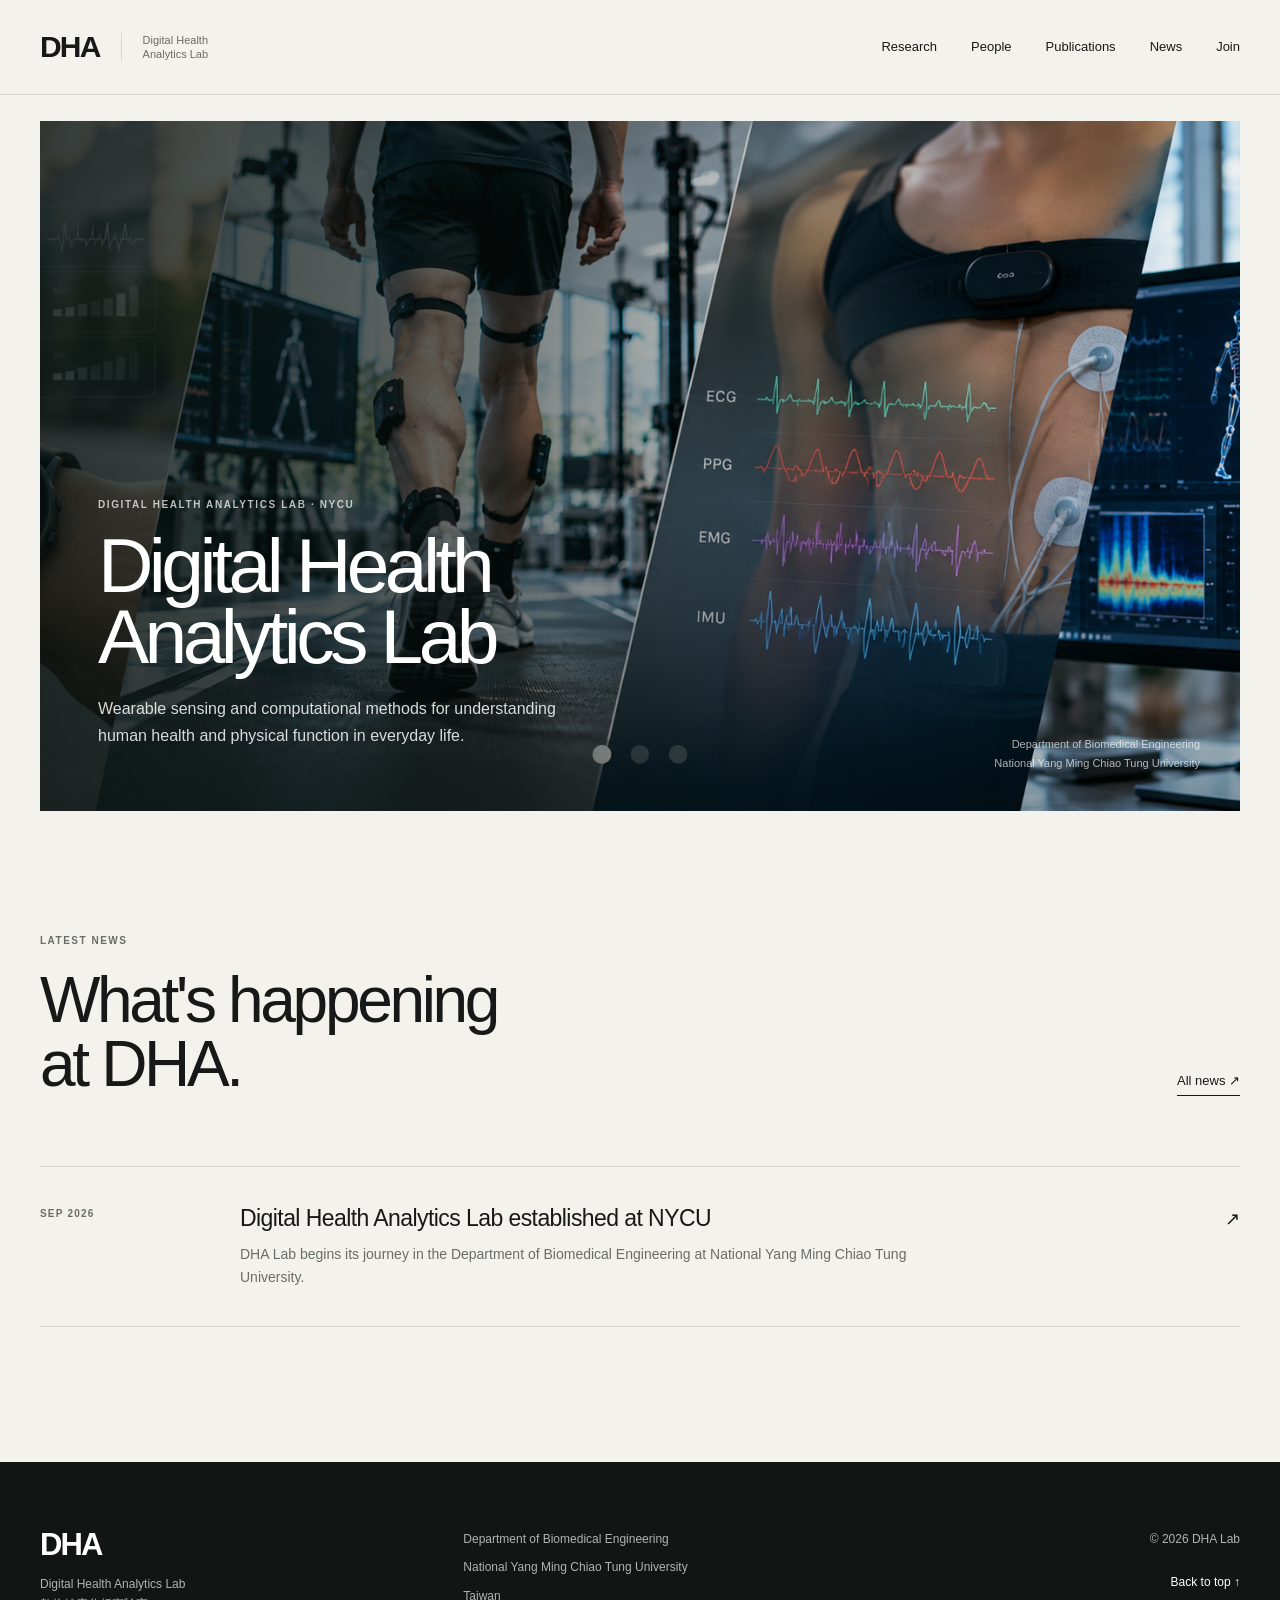
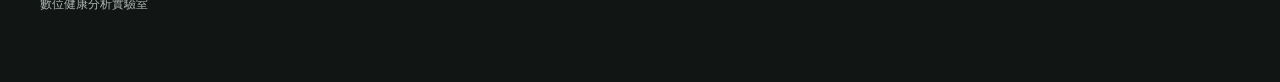
==== commit 209e0109: "Update index.html" ====
--- a/index.html
+++ b/index.html
@@ -74,7 +74,7 @@
         <div class="hero-visual">
 
             <img
-                src="images/hero.jpg"
+                src="images/hero.png"
                 alt="Digital health, wearable sensing, and human movement research"
                 class="hero-image"
             >
--- a/css/style.css
+++ b/css/style.css
@@ -1,9 +1,6 @@
 /* =========================================================
    DHA LAB
    Digital Health Analytics Lab
-
-   Homepage
-   Header → Hero → Latest News → Footer
 ========================================================= */
 
 
@@ -13,22 +10,22 @@
 
 :root {
 
-    --paper: #f3f1eb;
+    --paper: #f4f2ec;
     --white: #ffffff;
 
     --ink: #171918;
 
-    --gray: #686d69;
+    --gray: #696d69;
     --light-gray: #9da19d;
 
-    --line: #d5d4ce;
+    --line: #d6d5cf;
 
     --teal: #183d38;
     --teal-dark: #102d29;
 
     --footer: #111513;
 
-    --max-width: 1440px;
+    --max-width: 1380px;
 
 }
 
@@ -38,19 +35,14 @@
 ========================================================= */
 
 * {
-
     margin: 0;
     padding: 0;
-
     box-sizing: border-box;
-
 }
 
 
 html {
-
     scroll-behavior: smooth;
-
 }
 
 
@@ -69,42 +61,27 @@
         sans-serif;
 
     font-size: 16px;
-
     line-height: 1.5;
 
     -webkit-font-smoothing: antialiased;
-
     text-rendering: optimizeLegibility;
 
 }
 
 
-button,
-input {
-
-    font: inherit;
-
-}
-
-
 a {
-
     color: inherit;
-
 }
 
 
 img {
-
     display: block;
-
     max-width: 100%;
-
-}
-
-
-/* =========================================================
-   GLOBAL WIDTH
+}
+
+
+/* =========================================================
+   GLOBAL CONTAINER
 ========================================================= */
 
 .header-inner,
@@ -112,11 +89,10 @@
 .section-inner,
 .footer-inner {
 
-    width:
-        min(
-            calc(100% - 80px),
-            var(--max-width)
-        );
+    width: min(
+        calc(100% - 80px),
+        var(--max-width)
+    );
 
     margin: 0 auto;
 
@@ -129,109 +105,99 @@
 
 .site-header {
 
+    background: var(--paper);
+
+    border-bottom: 1px solid var(--line);
+
+}
+
+
+.header-inner {
+
+    min-height: 94px;
+
+    display: flex;
+
+    align-items: center;
+    justify-content: space-between;
+
+    gap: 60px;
+
+}
+
+
+/* =========================================================
+   BRAND
+========================================================= */
+
+.brand {
+
+    display: flex;
+
+    align-items: center;
+
+    color: var(--ink);
+
+    text-decoration: none;
+
+}
+
+
+.brand-mark {
+
+    padding-right: 21px;
+
+    font-size: 30px;
+
+    line-height: 1;
+
+    font-weight: 700;
+
+    letter-spacing: -0.06em;
+
+}
+
+
+.brand-name {
+
+    padding-left: 21px;
+
+    border-left: 1px solid var(--line);
+
+    color: var(--gray);
+
+    font-size: 11px;
+
+    line-height: 1.3;
+
+}
+
+
+/* =========================================================
+   NAVIGATION
+========================================================= */
+
+.main-nav {
+
+    display: flex;
+
+    align-items: center;
+
+    gap: 34px;
+
+}
+
+
+.main-nav a {
+
     position: relative;
 
-    z-index: 100;
-
-    background: var(--paper);
-
-    border-bottom:
-        1px solid
-        var(--line);
-
-}
-
-
-.header-inner {
-
-    height: 92px;
-
-    display: flex;
-
-    justify-content: space-between;
-    align-items: center;
-
-    gap: 60px;
-
-}
-
-
-/* =========================================================
-   BRAND
-========================================================= */
-
-.brand {
-
-    display: flex;
-
-    align-items: center;
+    padding: 10px 0;
 
     color: var(--ink);
 
     text-decoration: none;
 
-}
-
-
-.brand-mark {
-
-    padding-right: 20px;
-
-    font-size: 30px;
-
-    line-height: 1;
-
-    font-weight: 700;
-
-    letter-spacing: -0.065em;
-
-}
-
-
-.brand-name {
-
-    padding-left: 20px;
-
-    border-left:
-        1px solid
-        var(--line);
-
-    color: var(--gray);
-
-    font-size: 11px;
-
-    line-height: 1.3;
-
-    letter-spacing: 0.01em;
-
-}
-
-
-/* =========================================================
-   NAVIGATION
-========================================================= */
-
-.main-nav {
-
-    display: flex;
-
-    align-items: center;
-
-    gap: 34px;
-
-}
-
-
-.main-nav a {
-
-    position: relative;
-
-    padding: 9px 0;
-
-    color: var(--ink);
-
-    text-decoration: none;
-
     font-size: 13px;
 
     font-weight: 500;
@@ -239,8 +205,6 @@
 }
 
 
-/* NAV UNDERLINE */
-
 .main-nav a::after {
 
     content: "";
@@ -248,7 +212,7 @@
     position: absolute;
 
     left: 0;
-    bottom: 3px;
+    bottom: 5px;
 
     width: 100%;
     height: 1px;
@@ -259,8 +223,7 @@
 
     transform-origin: right;
 
-    transition:
-        transform 0.25s ease;
+    transition: transform 0.25s ease;
 
 }
 
@@ -280,71 +243,35 @@
 
 .hero {
 
-    padding-top: 26px;
-
-}
-
-
-/* =========================================================
-   HERO CAROUSEL
-========================================================= */
-
-.hero-carousel {
+    /*
+       Keep the main visual close to the navigation.
+    */
+
+    padding: 26px 0 0;
+
+}
+
+
+/* =========================================================
+   HERO VISUAL
+========================================================= */
+
+.hero-visual {
 
     position: relative;
 
     width: 100%;
 
-    /*
-       Keeps the main visual high on the page.
-       On large screens it almost fills the first viewport.
-    */
-
-    height:
-        min(
-            680px,
-            calc(100vh - 145px)
-        );
-
-    min-height: 520px;
+    height: min(
+        690px,
+        calc(100vh - 145px)
+    );
+
+    min-height: 540px;
 
     overflow: hidden;
 
-    background: var(--teal);
-
-}
-
-
-/* =========================================================
-   HERO SLIDE
-========================================================= */
-
-.hero-slide {
-
-    position: absolute;
-
-    inset: 0;
-
-    opacity: 0;
-
-    visibility: hidden;
-
-    pointer-events: none;
-
-    transition:
-        opacity 0.85s ease,
-        visibility 0.85s ease;
-
-}
-
-
-.hero-slide.active {
-
-    opacity: 1;
-
-    visibility: visible;
-
-    pointer-events: auto;
+    background: var(--teal-dark);
 
 }
 
@@ -353,7 +280,7 @@
    HERO IMAGE
 ========================================================= */
 
-.hero-slide-image {
+.hero-image {
 
     position: absolute;
 
@@ -366,23 +293,11 @@
 
     object-position: center;
 
-    transform: scale(1.01);
-
-    transition:
-        transform 7s ease;
-
-}
-
-
-.hero-slide.active .hero-slide-image {
-
-    transform: scale(1.045);
-
-}
-
-
-/* =========================================================
-   HERO IMAGE OVERLAY
+}
+
+
+/* =========================================================
+   HERO OVERLAY
 ========================================================= */
 
 .hero-overlay {
@@ -397,17 +312,16 @@
 
         linear-gradient(
             90deg,
-            rgba(8, 17, 15, 0.86) 0%,
-            rgba(8, 17, 15, 0.72) 23%,
-            rgba(8, 17, 15, 0.40) 45%,
-            rgba(8, 17, 15, 0.10) 72%,
-            rgba(8, 17, 15, 0.03) 100%
+            rgba(7, 16, 14, 0.82) 0%,
+            rgba(7, 16, 14, 0.65) 30%,
+            rgba(7, 16, 14, 0.25) 58%,
+            rgba(7, 16, 14, 0.04) 82%
         ),
 
         linear-gradient(
             0deg,
-            rgba(0, 0, 0, 0.24) 0%,
-            rgba(0, 0, 0, 0) 45%
+            rgba(5, 10, 9, 0.28) 0%,
+            rgba(5, 10, 9, 0) 45%
         );
 
 }
@@ -417,16 +331,16 @@
    HERO CONTENT
 ========================================================= */
 
-.hero-slide-content {
+.hero-content {
 
     position: absolute;
 
-    z-index: 5;
-
-    left: 62px;
+    z-index: 3;
+
+    left: 58px;
     bottom: 62px;
 
-    max-width: 680px;
+    max-width: 690px;
 
     color: white;
 
@@ -439,19 +353,18 @@
 
 .hero-eyebrow {
 
-    margin-bottom: 28px;
-
-    color:
-        rgba(
-            255,
-            255,
-            255,
-            0.72
-        );
+    margin-bottom: 20px;
+
+    color: rgba(
+        255,
+        255,
+        255,
+        0.72
+    );
 
     font-size: 10px;
 
-    line-height: 1.3;
+    line-height: 1;
 
     font-weight: 600;
 
@@ -461,20 +374,126 @@
 
 
 /* =========================================================
-   HERO NUMBER
-========================================================= */
-
-.hero-slide-number {
-
-    margin-bottom: 15px;
-
-    color:
-        rgba(
-            255,
-            255,
-            255,
-            0.65
-        );
+   HERO TITLE
+========================================================= */
+
+.hero-content h1 {
+
+    margin-bottom: 25px;
+
+    font-size: clamp(
+        56px,
+        6vw,
+        88px
+    );
+
+    line-height: 0.92;
+
+    font-weight: 400;
+
+    letter-spacing: -0.06em;
+
+}
+
+
+/* =========================================================
+   HERO DESCRIPTION
+========================================================= */
+
+.hero-description {
+
+    max-width: 500px;
+
+    color: rgba(
+        255,
+        255,
+        255,
+        0.84
+    );
+
+    font-size: 16px;
+
+    line-height: 1.65;
+
+}
+
+
+/* =========================================================
+   HERO AFFILIATION
+========================================================= */
+
+.hero-affiliation {
+
+    position: absolute;
+
+    z-index: 3;
+
+    right: 40px;
+    bottom: 38px;
+
+    color: rgba(
+        255,
+        255,
+        255,
+        0.68
+    );
+
+    text-align: right;
+
+    font-size: 11px;
+
+    line-height: 1.6;
+
+}
+
+
+.hero-affiliation p + p {
+
+    margin-top: 2px;
+
+}
+
+
+/* =========================================================
+   NEWS
+========================================================= */
+
+.news {
+
+    padding: 125px 0 135px;
+
+    background: var(--paper);
+
+}
+
+
+/* =========================================================
+   NEWS HEADER
+========================================================= */
+
+.news-header {
+
+    margin-bottom: 70px;
+
+    display: flex;
+
+    align-items: flex-end;
+    justify-content: space-between;
+
+    gap: 60px;
+
+}
+
+
+/* =========================================================
+   SECTION LABEL
+========================================================= */
+
+.section-label {
+
+    margin-bottom: 22px;
+
+    color: var(--gray);
 
     font-size: 10px;
 
@@ -482,294 +501,30 @@
 
     font-weight: 600;
 
-    letter-spacing: 0.16em;
-
-}
-
-
-/* =========================================================
-   HERO TITLE
-========================================================= */
-
-.hero-slide-content h1 {
-
-    margin-bottom: 24px;
-
-    max-width: 670px;
-
-    color: white;
-
-    font-size:
-        clamp(
-            50px,
-            5.5vw,
-            80px
-        );
-
-    line-height: 0.95;
+    letter-spacing: 0.15em;
+
+}
+
+
+/* =========================================================
+   NEWS TITLE
+========================================================= */
+
+.news-header h2 {
+
+    max-width: 800px;
+
+    font-size: clamp(
+        43px,
+        5vw,
+        70px
+    );
+
+    line-height: 1;
 
     font-weight: 400;
 
-    letter-spacing: -0.055em;
-
-}
-
-
-/* =========================================================
-   HERO DESCRIPTION
-========================================================= */
-
-.hero-description {
-
-    max-width: 430px;
-
-    color:
-        rgba(
-            255,
-            255,
-            255,
-            0.82
-        );
-
-    font-size: 14px;
-
-    line-height: 1.65;
-
-}
-
-
-/* =========================================================
-   CAROUSEL ARROWS
-========================================================= */
-
-.carousel-arrow {
-
-    position: absolute;
-
-    z-index: 20;
-
-    top: 50%;
-
-    width: 48px;
-    height: 48px;
-
-    display: flex;
-
-    align-items: center;
-    justify-content: center;
-
-    transform:
-        translateY(-50%);
-
-    border:
-        1px solid
-        rgba(
-            255,
-            255,
-            255,
-            0.55
-        );
-
-    border-radius: 50%;
-
-    background:
-        rgba(
-            8,
-            17,
-            15,
-            0.18
-        );
-
-    color: white;
-
-    font-size: 20px;
-
-    line-height: 1;
-
-    cursor: pointer;
-
-    backdrop-filter:
-        blur(5px);
-
-    -webkit-backdrop-filter:
-        blur(5px);
-
-    transition:
-        background 0.2s ease,
-        border-color 0.2s ease;
-
-}
-
-
-.carousel-arrow:hover {
-
-    background:
-        rgba(
-            8,
-            17,
-            15,
-            0.60
-        );
-
-    border-color: white;
-
-}
-
-
-.carousel-prev {
-
-    left: 25px;
-
-}
-
-
-.carousel-next {
-
-    right: 25px;
-
-}
-
-
-/* =========================================================
-   CAROUSEL DOTS
-========================================================= */
-
-.carousel-dots {
-
-    position: absolute;
-
-    z-index: 20;
-
-    right: 38px;
-    bottom: 34px;
-
-    display: flex;
-
-    align-items: center;
-
-    gap: 10px;
-
-}
-
-
-.carousel-dot {
-
-    width: 9px;
-    height: 9px;
-
-    padding: 0;
-
-    border:
-        1px solid
-        rgba(
-            255,
-            255,
-            255,
-            0.90
-        );
-
-    border-radius: 50%;
-
-    background: transparent;
-
-    cursor: pointer;
-
-    transition:
-        background 0.25s ease,
-        transform 0.25s ease;
-
-}
-
-
-.carousel-dot:hover {
-
-    transform: scale(1.2);
-
-}
-
-
-.carousel-dot.active {
-
-    background: white;
-
-}
-
-
-/* =========================================================
-   NEWS
-========================================================= */
-
-.news {
-
-    padding:
-        115px
-        0
-        130px;
-
-    background: var(--paper);
-
-}
-
-
-/* =========================================================
-   NEWS HEADER
-========================================================= */
-
-.news-header {
-
-    margin-bottom: 68px;
-
-    display: flex;
-
-    justify-content: space-between;
-    align-items: flex-end;
-
-    gap: 60px;
-
-}
-
-
-/* =========================================================
-   SECTION LABEL
-========================================================= */
-
-.section-label {
-
-    margin-bottom: 20px;
-
-    color: var(--gray);
-
-    font-size: 10px;
-
-    line-height: 1.4;
-
-    font-weight: 600;
-
-    letter-spacing: 0.16em;
-
-}
-
-
-/* =========================================================
-   NEWS TITLE
-========================================================= */
-
-.news-header h2 {
-
-    max-width: 780px;
-
-    font-size:
-        clamp(
-            42px,
-            4.8vw,
-            68px
-        );
-
-    line-height: 1;
-
-    font-weight: 400;
-
-    letter-spacing: -0.05em;
+    letter-spacing: -0.052em;
 
 }
 
@@ -809,8 +564,7 @@
 
     transform-origin: left;
 
-    transition:
-        transform 0.25s ease;
+    transition: transform 0.25s ease;
 
 }
 
@@ -828,9 +582,7 @@
 
 .news-list {
 
-    border-top:
-        1px solid
-        var(--line);
+    border-top: 1px solid var(--line);
 
 }
 
@@ -841,22 +593,20 @@
 
 .news-item {
 
-    padding: 38px 0;
+    padding: 37px 0;
 
     display: grid;
 
     grid-template-columns:
-        165px
+        170px
         minmax(0, 1fr)
         40px;
 
-    gap: 32px;
+    gap: 30px;
 
     align-items: start;
 
-    border-bottom:
-        1px solid
-        var(--line);
+    border-bottom: 1px solid var(--line);
 
 }
 
@@ -873,11 +623,11 @@
 
     font-size: 10px;
 
-    line-height: 1.3;
+    line-height: 1;
 
     font-weight: 600;
 
-    letter-spacing: 0.13em;
+    letter-spacing: 0.12em;
 
 }
 
@@ -890,8 +640,6 @@
 
     margin-bottom: 10px;
 
-    max-width: 800px;
-
     font-size: 23px;
 
     line-height: 1.25;
@@ -905,7 +653,7 @@
 
 .news-content p {
 
-    max-width: 680px;
+    max-width: 700px;
 
     color: var(--gray);
 
@@ -928,8 +676,7 @@
 
     font-size: 18px;
 
-    transition:
-        transform 0.2s ease;
+    transition: transform 0.2s ease;
 
 }
 
@@ -937,10 +684,7 @@
 .news-item:hover .news-arrow {
 
     transform:
-        translate(
-            3px,
-            -3px
-        );
+        translate(3px, -3px);
 
 }
 
@@ -951,7 +695,7 @@
 
 .site-footer {
 
-    padding: 68px 0;
+    padding: 67px 0;
 
     background: var(--footer);
 
@@ -994,14 +738,10 @@
 
     font-weight: 700;
 
-    letter-spacing: -0.065em;
-
-}
-
-
-/* =========================================================
-   FOOTER TEXT
-========================================================= */
+    letter-spacing: -0.06em;
+
+}
+
 
 .footer-brand,
 .footer-affiliation,
@@ -1016,7 +756,7 @@
 
 .footer-affiliation p + p {
 
-    margin-top: 7px;
+    margin-top: 8px;
 
 }
 
@@ -1032,7 +772,7 @@
 
     display: inline-block;
 
-    margin-top: 24px;
+    margin-top: 23px;
 
     color: white;
 
@@ -1050,13 +790,10 @@
 
 /* =========================================================
    TABLET
-   <= 1000px
 ========================================================= */
 
 @media (max-width: 1000px) {
 
-
-    /* GLOBAL */
 
     .header-inner,
     .hero-inner,
@@ -1076,14 +813,14 @@
 
     .header-inner {
 
-        height: 88px;
+        min-height: 90px;
 
     }
 
 
     .main-nav {
 
-        gap: 22px;
+        gap: 21px;
 
     }
 
@@ -1097,7 +834,7 @@
     }
 
 
-    .hero-carousel {
+    .hero-visual {
 
         height: 620px;
 
@@ -1106,10 +843,18 @@
     }
 
 
-    .hero-slide-content {
-
-        left: 48px;
-        bottom: 52px;
+    .hero-content {
+
+        left: 45px;
+        bottom: 50px;
+
+    }
+
+
+    .hero-affiliation {
+
+        right: 35px;
+        bottom: 30px;
 
     }
 
@@ -1118,19 +863,7 @@
 
     .news {
 
-        padding:
-            95px
-            0
-            110px;
-
-    }
-
-
-    /* FOOTER */
-
-    .footer-inner {
-
-        gap: 45px;
+        padding: 100px 0 110px;
 
     }
 
@@ -1139,7 +872,6 @@
 
 /* =========================================================
    SMALL TABLET
-   <= 800px
 ========================================================= */
 
 @media (max-width: 800px) {
@@ -1163,19 +895,38 @@
 
     /* HERO */
 
-    .hero-carousel {
+    .hero-visual {
 
         height: 580px;
 
     }
 
 
+    .hero-content h1 {
+
+        font-size: 62px;
+
+    }
+
+
+    /*
+       Hide affiliation because it competes
+       with the main text at smaller widths.
+    */
+
+    .hero-affiliation {
+
+        display: none;
+
+    }
+
+
     /* NEWS */
 
     .news-item {
 
         grid-template-columns:
-            120px
+            125px
             minmax(0, 1fr)
             30px;
 
@@ -1195,8 +946,7 @@
 
     .footer-meta {
 
-        grid-column:
-            1 / -1;
+        grid-column: 1 / -1;
 
         text-align: left;
 
@@ -1207,15 +957,12 @@
 
 /* =========================================================
    MOBILE
-   <= 650px
 ========================================================= */
 
 @media (max-width: 650px) {
 
 
-    /* =====================================================
-       GLOBAL
-    ===================================================== */
+    /* GLOBAL */
 
     .header-inner,
     .hero-inner,
@@ -1228,13 +975,11 @@
     }
 
 
-    /* =====================================================
-       HEADER
-    ===================================================== */
+    /* HEADER */
 
     .header-inner {
 
-        height: 78px;
+        min-height: 78px;
 
     }
 
@@ -1259,7 +1004,7 @@
 
     /*
        Desktop navigation hidden on mobile.
-       Mobile menu can be added later.
+       A mobile menu can be added later.
     */
 
     .main-nav {
@@ -1269,9 +1014,7 @@
     }
 
 
-    /* =====================================================
-       HERO
-    ===================================================== */
+    /* HERO */
 
     .hero {
 
@@ -1280,20 +1023,30 @@
     }
 
 
-    .hero-carousel {
+    .hero-visual {
 
         height:
             calc(100svh - 110px);
 
-        min-height: 520px;
+        min-height: 530px;
+
         max-height: 680px;
 
     }
 
 
-    /*
-       Bottom gradient works better on portrait screens.
-    */
+    .hero-image {
+
+        /*
+           Can change this to:
+           center / left / right
+           depending on the final image.
+        */
+
+        object-position: center;
+
+    }
+
 
     .hero-overlay {
 
@@ -1301,20 +1054,20 @@
 
             linear-gradient(
                 0deg,
-                rgba(7, 16, 14, 0.94) 0%,
-                rgba(7, 16, 14, 0.78) 30%,
-                rgba(7, 16, 14, 0.36) 62%,
-                rgba(7, 16, 14, 0.07) 100%
+                rgba(6, 15, 13, 0.92) 0%,
+                rgba(6, 15, 13, 0.70) 38%,
+                rgba(6, 15, 13, 0.20) 72%,
+                rgba(6, 15, 13, 0.03) 100%
             );
 
     }
 
 
-    .hero-slide-content {
+    .hero-content {
 
         left: 26px;
         right: 26px;
-        bottom: 54px;
+        bottom: 32px;
 
         max-width: none;
 
@@ -1323,109 +1076,44 @@
 
     .hero-eyebrow {
 
-        margin-bottom: 22px;
+        margin-bottom: 16px;
 
         font-size: 8px;
 
     }
 
 
-    .hero-slide-number {
-
-        margin-bottom: 12px;
-
-        font-size: 9px;
-
-    }
-
-
-    .hero-slide-content h1 {
-
-        margin-bottom: 18px;
-
-        font-size:
-            clamp(
-                40px,
-                12vw,
-                55px
-            );
-
-        line-height: 0.98;
+    .hero-content h1 {
+
+        margin-bottom: 20px;
+
+        font-size: clamp(
+            47px,
+            14vw,
+            62px
+        );
+
+        line-height: 0.94;
 
     }
 
 
     .hero-description {
 
-        max-width: 360px;
-
-        font-size: 13px;
+        max-width: 400px;
+
+        font-size: 14px;
 
         line-height: 1.6;
 
     }
 
 
-    /* =====================================================
-       HERO ARROWS
-    ===================================================== */
-
-    .carousel-arrow {
-
-        top: 43%;
-
-        width: 40px;
-        height: 40px;
-
-        font-size: 17px;
-
-    }
-
-
-    .carousel-prev {
-
-        left: 13px;
-
-    }
-
-
-    .carousel-next {
-
-        right: 13px;
-
-    }
-
-
-    /* =====================================================
-       HERO DOTS
-    ===================================================== */
-
-    .carousel-dots {
-
-        right: 24px;
-        bottom: 23px;
-
-    }
-
-
-    .carousel-dot {
-
-        width: 8px;
-        height: 8px;
-
-    }
-
-
-    /* =====================================================
-       NEWS
-    ===================================================== */
+    /* NEWS */
 
     .news {
 
-        padding:
-            78px
-            0
-            90px;
+        padding: 78px 0 85px;
 
     }
 
@@ -1438,32 +1126,21 @@
 
         align-items: flex-start;
 
-        gap: 25px;
-
-    }
-
-
-    .section-label {
-
-        margin-bottom: 16px;
-
-        font-size: 9px;
+        gap: 27px;
 
     }
 
 
     .news-header h2 {
 
-        font-size: 41px;
-
-    }
-
-
-    /* NEWS ITEM */
+        font-size: 42px;
+
+    }
+
 
     .news-item {
 
-        padding: 28px 0;
+        padding: 29px 0;
 
         grid-template-columns: 1fr;
 
@@ -1479,13 +1156,6 @@
     }
 
 
-    .news-content p {
-
-        font-size: 13px;
-
-    }
-
-
     .news-arrow {
 
         display: none;
@@ -1493,9 +1163,7 @@
     }
 
 
-    /* =====================================================
-       FOOTER
-    ===================================================== */
+    /* FOOTER */
 
     .site-footer {
 
@@ -1508,7 +1176,7 @@
 
         grid-template-columns: 1fr;
 
-        gap: 34px;
+        gap: 35px;
 
     }
 
@@ -1526,7 +1194,6 @@
 
 /* =========================================================
    VERY SMALL MOBILE
-   <= 390px
 ========================================================= */
 
 @media (max-width: 390px) {
@@ -1546,16 +1213,9 @@
     }
 
 
-    .hero-carousel {
-
-        min-height: 500px;
-
-    }
-
-
-    .hero-slide-content h1 {
-
-        font-size: 39px;
+    .hero-content h1 {
+
+        font-size: 45px;
 
     }
 
@@ -1598,12 +1258,4 @@
 
     }
 
-
-    .hero-slide-image {
-
-        transform:
-            none !important;
-
-    }
-
-}
+}
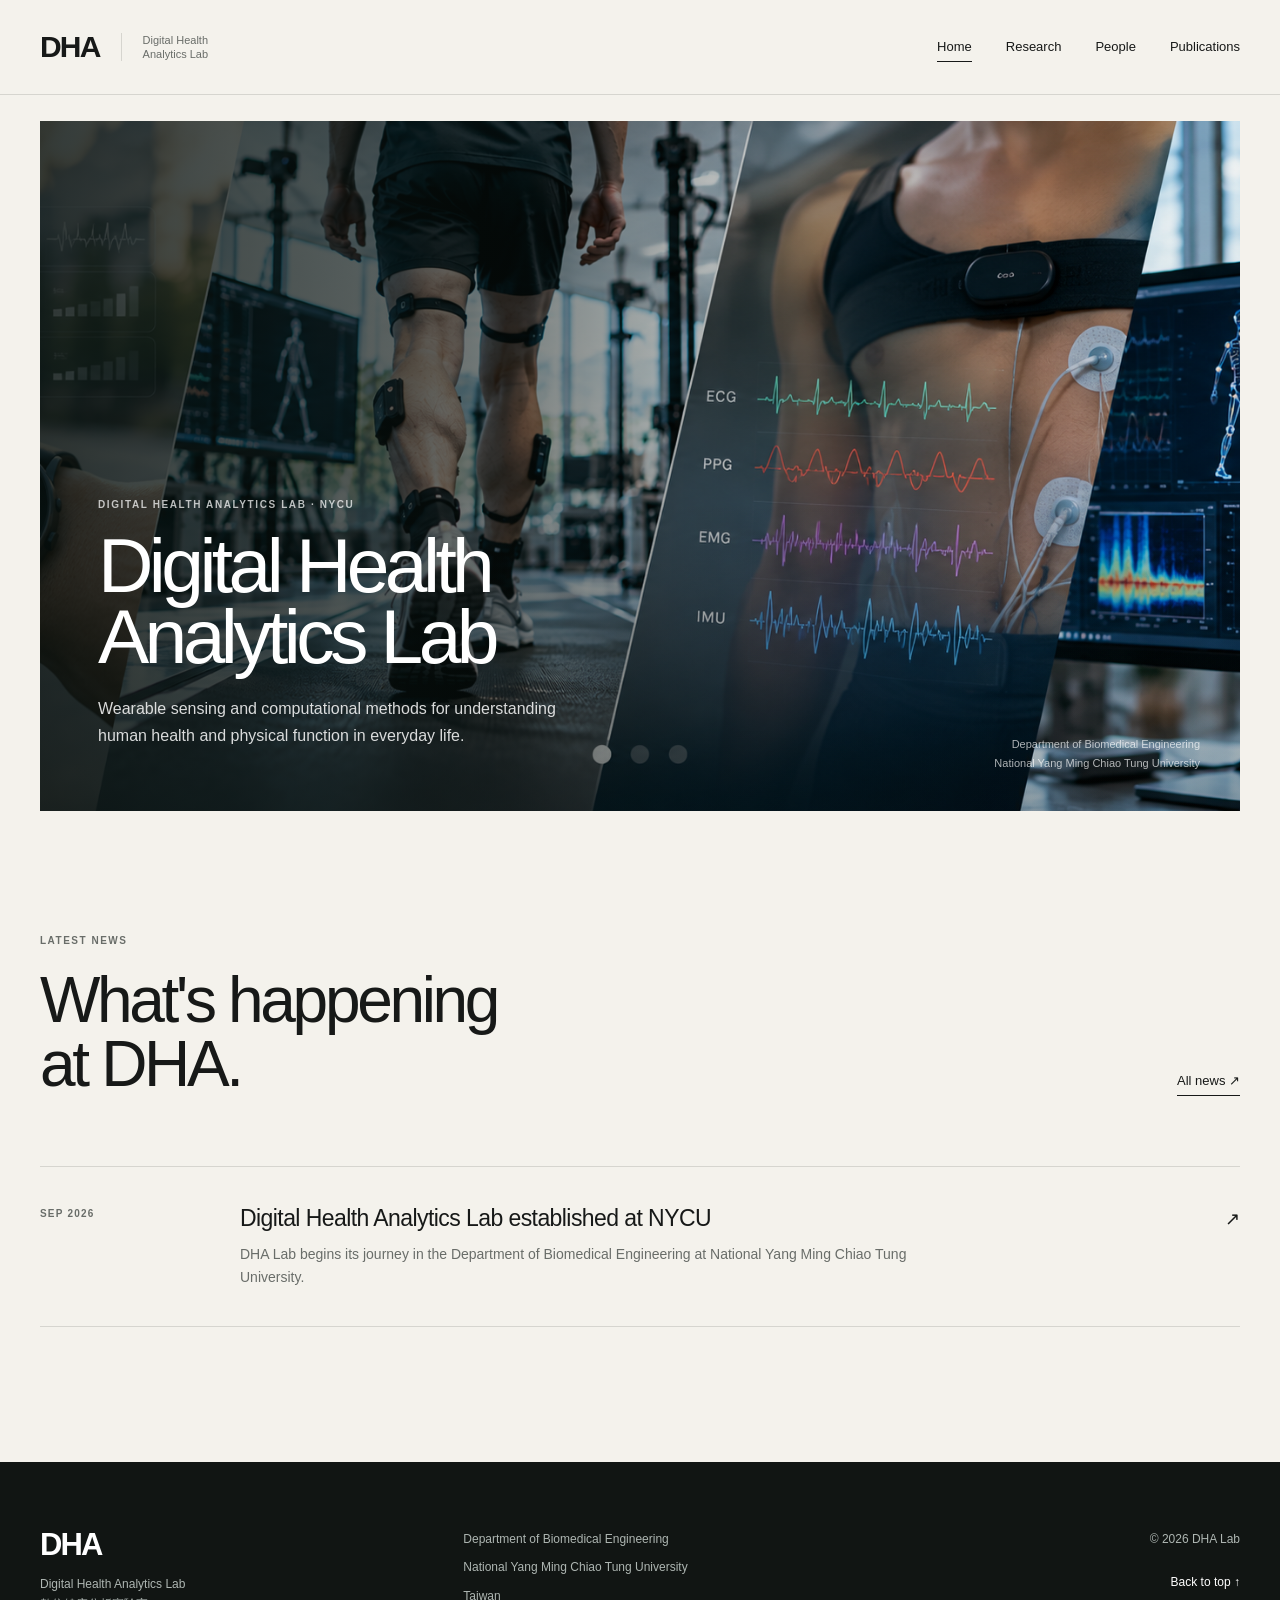
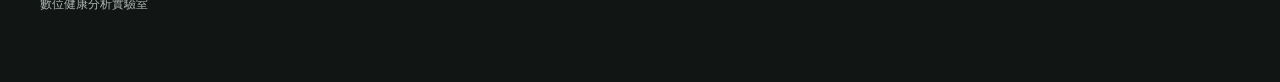
==== commit c64d9c48: "Add files via upload" ====
--- a/index.html
+++ b/index.html
@@ -1,201 +1,104 @@
 <!DOCTYPE html>
+
 <html lang="en">
+<head>
+<meta charset="utf-8"/>
+<meta content="width=device-width, initial-scale=1.0" name="viewport"/>
+<title>DHA Lab | Digital Health Analytics Lab</title>
+<meta content="Digital Health Analytics Lab at National Yang Ming Chiao Tung University. Research in digital biomarkers, wearable sensing, human movement, and artificial intelligence for health." name="description"/>
 
-<head>
-    <meta charset="UTF-8">
-    <meta name="viewport" content="width=device-width, initial-scale=1.0">
-
-    <title>DHA Lab | Digital Health Analytics Lab</title>
-
-    <meta
-        name="description"
-        content="Digital Health Analytics Lab at National Yang Ming Chiao Tung University. Research in digital biomarkers, wearable sensing, human movement, and artificial intelligence for health."
-    >
-
-    <link rel="stylesheet" href="css/style.css?v=4">
-</head>
-
-
-<body>
-
+<link href="css/style.css?v=unified-20261024" rel="stylesheet"/></head>
+<body id="top">
 <!-- =========================================================
      HEADER
 ========================================================= -->
-
 <header class="site-header">
-
-    <div class="header-inner">
-
-        <a class="brand" href="index.html">
-
-            <span class="brand-mark">
-                DHA
-            </span>
-
-            <span class="brand-name">
-                Digital Health<br>
-                Analytics Lab
-            </span>
-
-        </a>
-
-
-        <nav class="main-nav" aria-label="Main navigation">
-
-            <a href="research.html">Research</a>
-
-            <a href="people.html">People</a>
-
-            <a href="publications.html">Publications</a>
-
-            <a href="news.html">News</a>
-
-            <a href="join.html">Join</a>
-
-        </nav>
-
-    </div>
-
+<div class="header-inner">
+<a class="brand" href="index.html">
+<span class="brand-mark">DHA</span>
+<span class="brand-name">Digital Health<br/>Analytics Lab</span>
+</a>
+<nav aria-label="Main navigation" class="main-nav"><a aria-current="page" href="index.html">Home</a>
+<a href="research.html">Research</a>
+<a href="people.html">People</a>
+<a href="publications.html">Publications</a>
+</nav>
+</div>
 </header>
-
-
-
 <main>
-
-
 <!-- =========================================================
      HERO
 ========================================================= -->
-
 <section class="hero">
-
-    <div class="hero-inner">
-
-        <div class="hero-visual">
-
-            <img
-                src="images/hero.png"
-                alt="Digital health, wearable sensing, and human movement research"
-                class="hero-image"
-            >
-
-            <div class="hero-overlay"></div>
-
-
-            <div class="hero-content">
-
-                <p class="hero-eyebrow">
+<div class="hero-inner">
+<div class="hero-visual">
+<img alt="Digital health, wearable sensing, and human movement research" class="hero-image" src="images/hero.png"/>
+<div class="hero-overlay"></div>
+<div class="hero-content">
+<p class="hero-eyebrow">
                     DIGITAL HEALTH ANALYTICS LAB · NYCU
                 </p>
-
-
-                <h1>
-                    Digital Health<br>
+<h1>
+                    Digital Health<br/>
                     Analytics Lab
                 </h1>
-
-
-                <p class="hero-description">
+<p class="hero-description">
                     Wearable sensing and computational methods
                     for understanding human health and physical
                     function in everyday life.
                 </p>
-
-            </div>
-
-
-            <div class="hero-affiliation">
-
-                <p>
+</div>
+<div class="hero-affiliation">
+<p>
                     Department of Biomedical Engineering
                 </p>
-
-                <p>
+<p>
                     National Yang Ming Chiao Tung University
                 </p>
-
-            </div>
-
-        </div>
-
-    </div>
-
+</div>
+</div>
+</div>
 </section>
-
-
-
 <!-- =========================================================
      LATEST NEWS
 ========================================================= -->
-
 <section class="news" id="news">
-
-    <div class="section-inner">
-
-
-        <div class="news-header">
-
-            <div>
-
-                <p class="section-label">
+<div class="section-inner">
+<div class="news-header">
+<div>
+<p class="section-label">
                     LATEST NEWS
                 </p>
-
-                <h2>
-                    What's happening<br>
+<h2>
+                    What's happening<br/>
                     at DHA.
                 </h2>
-
-            </div>
-
-
-            <a
-                class="section-link"
-                href="news.html"
-            >
+</div>
+<a class="section-link" href="news.html">
                 All news ↗
             </a>
-
-        </div>
-
-
-
-        <div class="news-list">
-
-
-            <!-- NEWS ITEM 1 -->
-
-            <article class="news-item">
-
-                <time datetime="2026-09">
+</div>
+<div class="news-list">
+<!-- NEWS ITEM 1 -->
+<article class="news-item">
+<time datetime="2026-09">
                     SEP 2026
                 </time>
-
-
-                <div class="news-content">
-
-                    <h3>
+<div class="news-content">
+<h3>
                         Digital Health Analytics Lab established at NYCU
                     </h3>
-
-                    <p>
+<p>
                         DHA Lab begins its journey in the Department
                         of Biomedical Engineering at National Yang Ming
                         Chiao Tung University.
                     </p>
-
-                </div>
-
-
-                <span class="news-arrow">
+</div>
+<span class="news-arrow">
                     ↗
                 </span>
-
-            </article>
-
-
-
-            <!--
+</article>
+<!--
             =====================================================
             FUTURE NEWS
 
@@ -227,79 +130,29 @@
 
             =====================================================
             -->
-
-
-        </div>
-
-    </div>
-
+</div>
+</div>
 </section>
-
-
 </main>
-
-
-
 <!-- =========================================================
      FOOTER
 ========================================================= -->
-
 <footer class="site-footer">
-
-    <div class="footer-inner">
-
-
-        <div class="footer-brand">
-
-            <p class="footer-dha">
-                DHA
-            </p>
-
-            <p>
-                Digital Health Analytics Lab<br>
-                數位健康分析實驗室
-            </p>
-
-        </div>
-
-
-
-        <div class="footer-affiliation">
-
-            <p>
-                Department of Biomedical Engineering
-            </p>
-
-            <p>
-                National Yang Ming Chiao Tung University
-            </p>
-
-            <p>
-                Taiwan
-            </p>
-
-        </div>
-
-
-
-        <div class="footer-meta">
-
-            <p>
-                © 2026 DHA Lab
-            </p>
-
-            <a href="#">
-                Back to top ↑
-            </a>
-
-        </div>
-
-
-    </div>
-
+<div class="footer-inner">
+<div class="footer-brand">
+<p class="footer-dha">DHA</p>
+<p>Digital Health Analytics Lab<br/>數位健康分析實驗室</p>
+</div>
+<div class="footer-affiliation">
+<p>Department of Biomedical Engineering</p>
+<p>National Yang Ming Chiao Tung University</p>
+<p>Taiwan</p>
+</div>
+<div class="footer-meta">
+<p>© 2026 DHA Lab</p>
+<a href="#top">Back to top ↑</a>
+</div>
+</div>
 </footer>
-
-
 </body>
-
 </html>
--- a/css/style.css
+++ b/css/style.css
@@ -1257,5 +1257,248 @@
             0.01ms !important;
 
     }
-
-}
+   
+
+}
+
+
+/* ==========================================
+   PEOPLE PAGE
+========================================== */
+
+.people-page {
+  background: var(--paper);
+}
+
+.people-heading {
+  padding: 90px 0 65px;
+}
+
+.people-heading h1 {
+  font-size: clamp(65px, 9vw, 130px);
+  font-weight: 400;
+  line-height: 1;
+  letter-spacing: -0.07em;
+}
+
+.accent-dot {
+  color: var(--teal);
+}
+
+.people-intro {
+  max-width: 590px;
+  margin-top: 28px;
+  color: var(--gray);
+  font-size: 17px;
+  line-height: 1.7;
+}
+
+/* SECTION */
+
+.people-section {
+  padding: 40px 0 100px;
+}
+
+.people-section-header {
+  border-top: 1px solid var(--line);
+  padding-top: 24px;
+  margin-bottom: 45px;
+}
+
+.people-section-header > span {
+  display: block;
+  color: var(--gray);
+  font-size: 11px;
+  letter-spacing: 0.14em;
+}
+
+.people-section-header h2 {
+  margin-top: 18px;
+  font-size: clamp(36px, 4vw, 54px);
+  font-weight: 400;
+  letter-spacing: -0.045em;
+}
+
+/* PI */
+
+.pi-layout {
+    display: grid;
+    grid-template-columns: 220px minmax(0, 1fr);
+    column-gap: 50px;
+    align-items: center;
+}
+
+.pi-photo {
+    width: 220px;
+    max-width: 100%;
+    aspect-ratio: auto;
+    overflow: hidden;
+}
+
+.pi-photo img {
+    display: block;
+    width: 100%;
+    height: auto;
+    object-fit: contain;
+}
+
+.person-label {
+  color: var(--teal);
+  font-size: 11px;
+  font-weight: 600;
+  letter-spacing: 0.14em;
+  margin-bottom: 20px;
+}
+
+.pi-info h2 {
+  font-size: clamp(38px, 4.3vw, 64px);
+  font-weight: 400;
+  line-height: 1.05;
+  letter-spacing: -0.055em;
+}
+
+.person-role {
+  margin-top: 18px;
+  font-size: 19px;
+}
+
+.person-affiliation {
+  margin-top: 12px;
+  color: var(--gray);
+  font-size: 14px;
+  line-height: 1.7;
+}
+
+.person-bio {
+  margin-top: 35px;
+  max-width: 590px;
+  font-size: 15px;
+  line-height: 1.85;
+}
+
+.person-links {
+  display: flex;
+  flex-wrap: wrap;
+  gap: 25px;
+  margin-top: 35px;
+}
+
+.person-links a {
+  font-size: 13px;
+  text-decoration: none;
+  border-bottom: 1px solid var(--ink);
+  padding-bottom: 5px;
+}
+
+/* MEMBERS */
+
+.members-grid {
+  display: grid;
+  grid-template-columns: repeat(3, minmax(0, 1fr));
+  gap: 35px;
+}
+
+.member-photo {
+  aspect-ratio: 3 / 4;
+  background: #e1e2dc;
+  overflow: hidden;
+}
+
+.member-photo img {
+  width: 100%;
+  height: 100%;
+  object-fit: cover;
+  transition: transform 0.4s ease;
+}
+
+.member-card:hover img {
+  transform: scale(1.035);
+}
+
+.member-card h3 {
+  margin-top: 20px;
+  font-size: 23px;
+  font-weight: 500;
+  letter-spacing: -0.03em;
+}
+
+.member-role {
+  margin-top: 5px;
+  font-size: 13px;
+  color: var(--teal);
+}
+
+.member-interest {
+  margin-top: 9px;
+  font-size: 13px;
+  line-height: 1.6;
+  color: var(--gray);
+}
+
+/* ALUMNI */
+
+.alumni-list {
+  border-top: 1px solid var(--line);
+}
+
+.alumni-row {
+  display: flex;
+  justify-content: space-between;
+  gap: 25px;
+  padding: 23px 0;
+  border-bottom: 1px solid var(--line);
+  font-size: 15px;
+}
+
+.alumni-row span:last-child {
+  color: var(--gray);
+  font-size: 13px;
+}
+
+/* RESPONSIVE */
+
+
+@media (max-width: 650px) {
+  .people-heading {
+    padding: 60px 0 45px;
+  }
+
+  .people-section {
+    padding: 30px 0 75px;
+  }
+
+  .pi-layout {
+    grid-template-columns: 1fr;
+    gap: 35px;
+  }
+
+  .pi-photo {
+    max-width: 180px;
+  }
+
+  .members-grid {
+    grid-template-columns: repeat(2, minmax(0, 1fr));
+    gap: 28px 16px;
+  }
+
+  .member-card h3 {
+    font-size: 19px;
+  }
+
+  .alumni-row {
+    flex-direction: column;
+    gap: 6px;
+  }
+}
+
+@media (max-width: 390px) {
+  .members-grid {
+    grid-template-columns: 1fr;
+  }
+}
+
+
+/* Unified navigation: accessible on small screens */
+.main-nav a[aria-current="page"]::after{transform:scaleX(1);transform-origin:left}
+@media(max-width:650px){.header-inner{flex-wrap:wrap;gap:10px;padding:16px 0}.main-nav{display:flex;width:100%;gap:clamp(12px,4vw,26px);flex-wrap:wrap}.main-nav a{font-size:12px;padding:6px 0}.site-header .header-inner{min-height:90px}}
+@media(max-width:390px){.brand-name{display:block}.header-inner{gap:10px}}
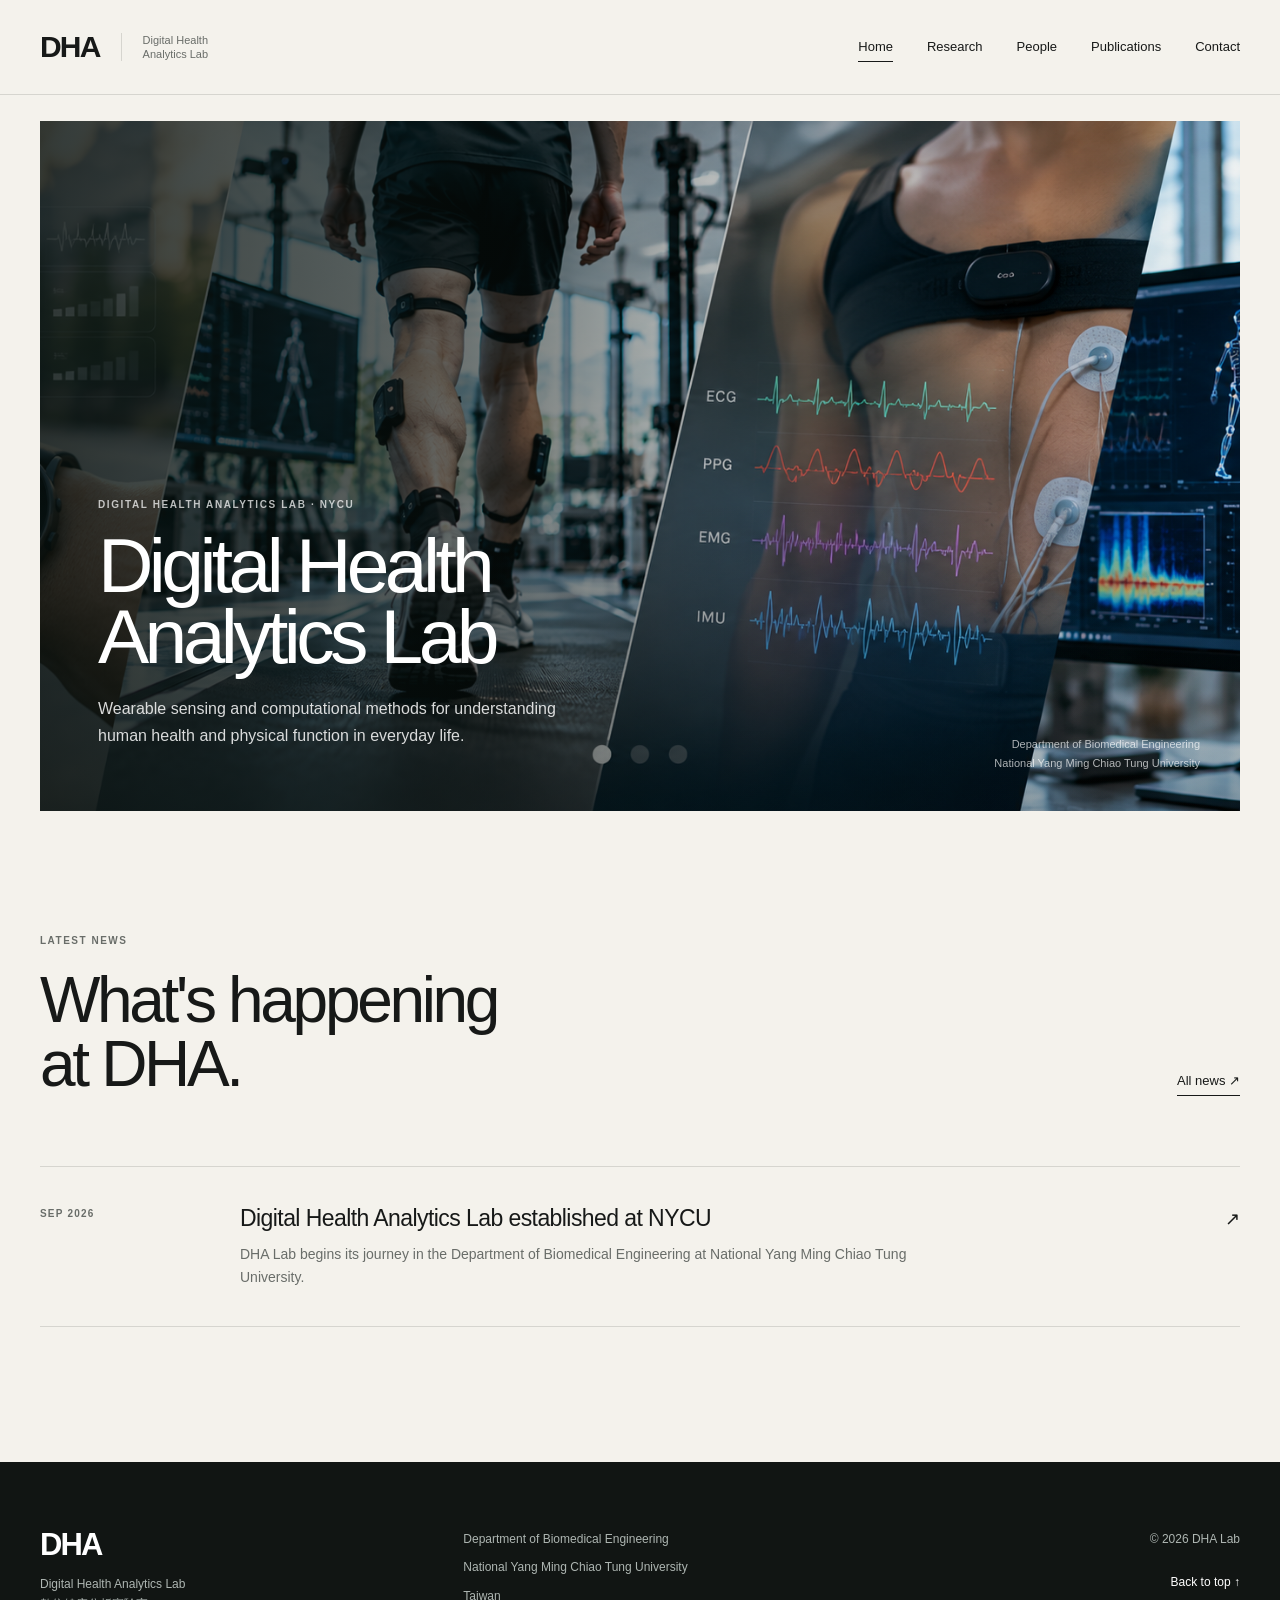
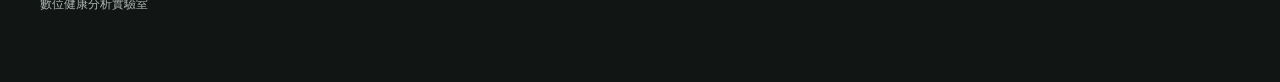
==== commit 1095472d: "Add files via upload" ====
--- a/index.html
+++ b/index.html
@@ -6,8 +6,7 @@
 <meta content="width=device-width, initial-scale=1.0" name="viewport"/>
 <title>DHA Lab | Digital Health Analytics Lab</title>
 <meta content="Digital Health Analytics Lab at National Yang Ming Chiao Tung University. Research in digital biomarkers, wearable sensing, human movement, and artificial intelligence for health." name="description"/>
-
-<link href="css/style.css?v=unified-20261024" rel="stylesheet"/></head>
+<link href="css/style.css?v=20261024-contact" rel="stylesheet"/></head>
 <body id="top">
 <!-- =========================================================
      HEADER
@@ -18,11 +17,7 @@
 <span class="brand-mark">DHA</span>
 <span class="brand-name">Digital Health<br/>Analytics Lab</span>
 </a>
-<nav aria-label="Main navigation" class="main-nav"><a aria-current="page" href="index.html">Home</a>
-<a href="research.html">Research</a>
-<a href="people.html">People</a>
-<a href="publications.html">Publications</a>
-</nav>
+<nav aria-label="Main navigation" class="main-nav"><a aria-current="page" href="index.html">Home</a><a href="research.html">Research</a><a href="people.html">People</a><a href="publications.html">Publications</a><a href="contact.html">Contact</a></nav>
 </div>
 </header>
 <main>
